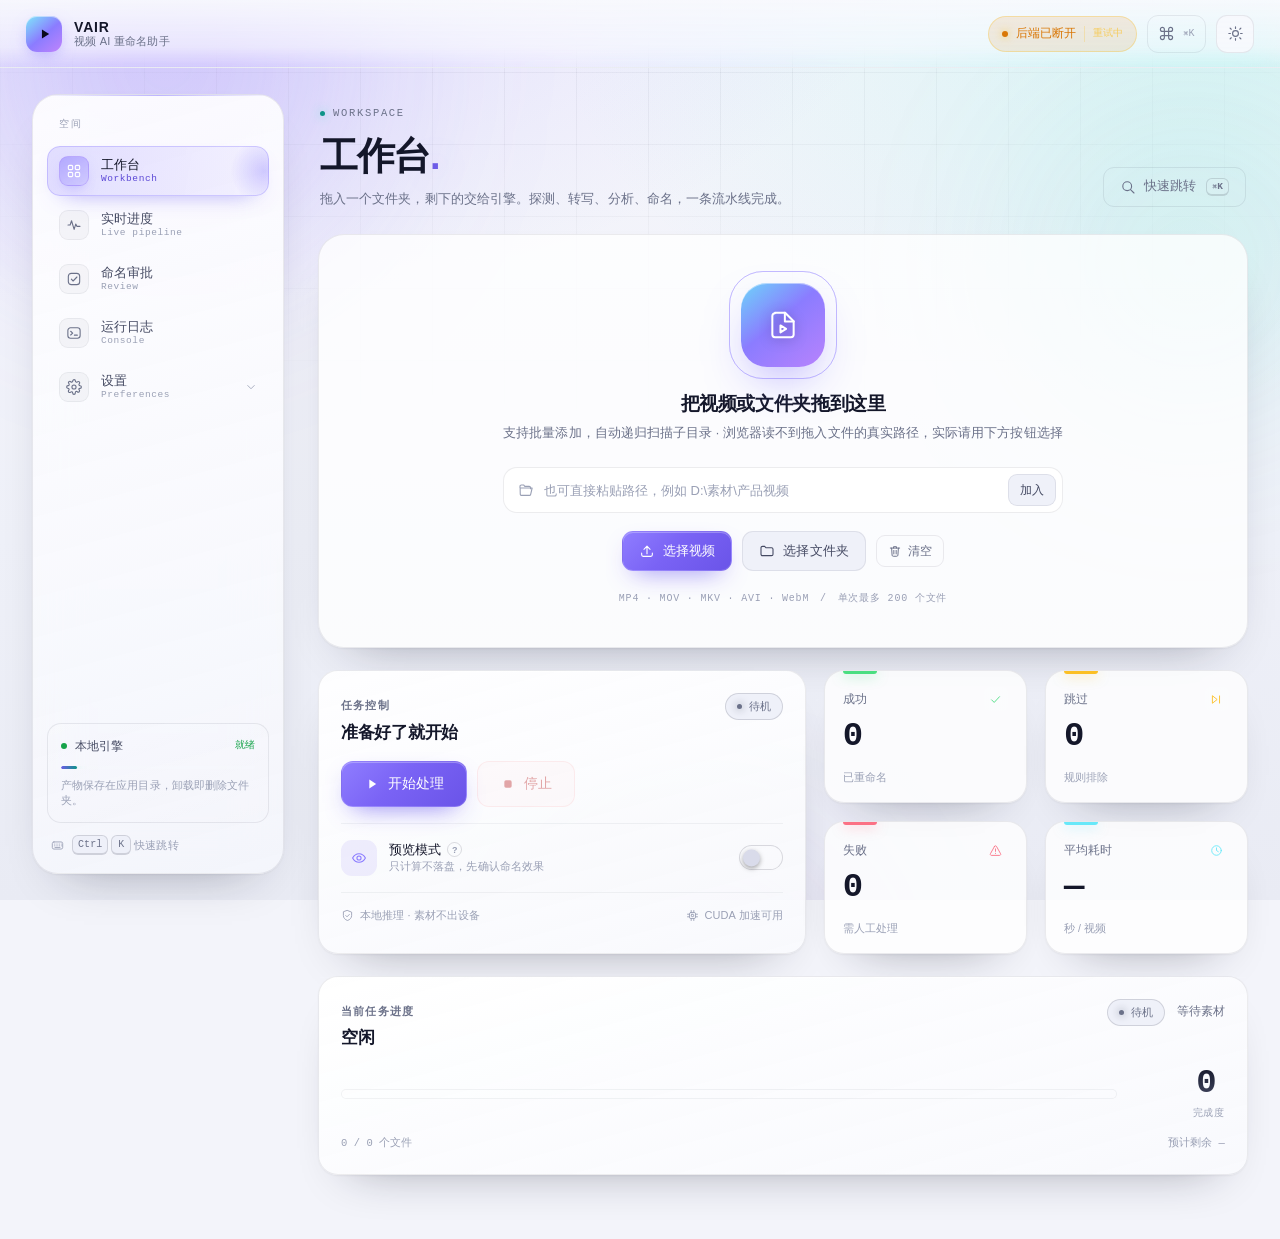
==== 前端/index.html @ 0c9241dc "feat: 前端接线真实后端 + AI 服务串行拉起/任务后回收 后端 - config: 新增 services.stop_after_task（默认开）、services.llama.cache_" ====
<!DOCTYPE html>
<html lang="zh-CN" data-theme="light">
<head>
  <meta charset="UTF-8">
  <meta name="viewport" content="width=device-width, initial-scale=1.0">
  <meta name="color-scheme" content="dark light">
  <meta name="theme-color" content="#f3f4fa">
  <meta name="description" content="VAIR · 视频 AI 重命名助手。拖入素材，自动完成探测、转写、分析与命名。">
  <title>VAIR · 视频 AI 重命名助手</title>
  <link rel="icon" href="data:image/svg+xml,%3Csvg xmlns='http://www.w3.org/2000/svg' viewBox='0 0 64 64'%3E%3Cdefs%3E%3ClinearGradient id='g' x1='0' y1='0' x2='1' y2='1'%3E%3Cstop stop-color='%237ee8fa'/%3E%3Cstop offset='.55' stop-color='%238b7cff'/%3E%3Cstop offset='1' stop-color='%23c084fc'/%3E%3C/linearGradient%3E%3C/defs%3E%3Crect width='64' height='64' rx='18' fill='url(%23g)'/%3E%3Cpath d='M25 20l18 12-18 12z' fill='%230a0a1a'/%3E%3C/svg%3E">
  <link rel="stylesheet" href="css/base.css">
  <link rel="stylesheet" href="css/layout.css">
  <link rel="stylesheet" href="css/components.css">
  <link rel="stylesheet" href="css/pages.css">
</head>
<body>
  <div class="aurora" aria-hidden="true">
    <span class="aurora__blob aurora__blob--violet"></span>
    <span class="aurora__blob aurora__blob--cyan"></span>
    <span class="aurora__blob aurora__blob--rose"></span>
  </div>
  <div class="grid-bg" aria-hidden="true"></div>
  <div class="noise" aria-hidden="true"></div>
  <div class="cursor-glow" id="cursorGlow" aria-hidden="true"></div>

  <a class="skip-link" href="#main">跳到主内容</a>

  <svg class="svg-sprite" aria-hidden="true" focusable="false">
    <symbol id="i-grid" viewBox="0 0 24 24"><rect x="3.5" y="3.5" width="6.5" height="6.5" rx="1.8"/><rect x="14" y="3.5" width="6.5" height="6.5" rx="1.8"/><rect x="3.5" y="14" width="6.5" height="6.5" rx="1.8"/><rect x="14" y="14" width="6.5" height="6.5" rx="1.8"/></symbol>
    <symbol id="i-activity" viewBox="0 0 24 24"><path d="M3 12h3.2l2.1-6.4 3.9 13 2.4-8 1.7 3.4H21"/></symbol>
    <symbol id="i-check-square" viewBox="0 0 24 24"><rect x="3.5" y="3.5" width="17" height="17" rx="4.5"/><path d="M8 12.3l2.7 2.7L16.4 9"/></symbol>
    <symbol id="i-terminal" viewBox="0 0 24 24"><rect x="2.8" y="4.2" width="18.4" height="15.6" rx="4"/><path d="M7 9.4l3 2.8-3 2.8M12.6 15.2h4.4"/></symbol>
    <symbol id="i-settings" viewBox="0 0 24 24"><circle cx="12" cy="12" r="3.1"/><path d="M19.4 14.4a1.7 1.7 0 0 0 .34 1.87l.06.06a2 2 0 1 1-2.83 2.83l-.06-.06a1.7 1.7 0 0 0-1.87-.34 1.7 1.7 0 0 0-1.03 1.56V21a2 2 0 1 1-4 0v-.1A1.7 1.7 0 0 0 8.9 19.3a1.7 1.7 0 0 0-1.87.34l-.06.06a2 2 0 1 1-2.83-2.83l.06-.06a1.7 1.7 0 0 0 .34-1.87 1.7 1.7 0 0 0-1.56-1.03H3a2 2 0 1 1 0-4h.1A1.7 1.7 0 0 0 4.7 8.9a1.7 1.7 0 0 0-.34-1.87l-.06-.06a2 2 0 1 1 2.83-2.83l.06.06a1.7 1.7 0 0 0 1.87.34H9.1A1.7 1.7 0 0 0 10.13 3V3a2 2 0 1 1 4 0v.1a1.7 1.7 0 0 0 1.03 1.56 1.7 1.7 0 0 0 1.87-.34l.06-.06a2 2 0 1 1 2.83 2.83l-.06.06a1.7 1.7 0 0 0-.34 1.87v.1A1.7 1.7 0 0 0 21 10.13h.1a2 2 0 1 1 0 4H21a1.7 1.7 0 0 0-1.6 1.03z"/></symbol>
    <symbol id="i-folder" viewBox="0 0 24 24"><path d="M3 7.2A2.2 2.2 0 0 1 5.2 5h3.3l1.8 2.1h8.5A2.2 2.2 0 0 1 21 9.3v7.5a2.2 2.2 0 0 1-2.2 2.2H5.2A2.2 2.2 0 0 1 3 16.8z"/></symbol>
    <symbol id="i-file-video" viewBox="0 0 24 24"><path d="M6 2.8h7.6L20 9.2v10a2 2 0 0 1-2 2H6a2 2 0 0 1-2-2v-14a2 2 0 0 1 2-2z"/><path d="M13.4 2.9v6.4H20"/><path d="M10.1 12.3l4.2 2.6-4.2 2.6z"/></symbol>
    <symbol id="i-upload" viewBox="0 0 24 24"><path d="M12 16V4.8M7.4 9.4L12 4.8l4.6 4.6"/><path d="M4 15.2v2.6A2.2 2.2 0 0 0 6.2 20h11.6a2.2 2.2 0 0 0 2.2-2.2v-2.6"/></symbol>
    <symbol id="i-play" viewBox="0 0 24 24"><path d="M8 5.3l10.2 6.7L8 18.7z" fill="currentColor" stroke="none"/></symbol>
    <symbol id="i-stop" viewBox="0 0 24 24"><rect x="6.5" y="6.5" width="11" height="11" rx="2.4" fill="currentColor" stroke="none"/></symbol>
    <symbol id="i-trash" viewBox="0 0 24 24"><path d="M4 7h16M9.5 7V4.6h5V7M6.2 7l.8 12.2a2 2 0 0 0 2 1.8h6a2 2 0 0 0 2-1.8L17.8 7M10 11v6M14 11v6"/></symbol>
    <symbol id="i-sparkles" viewBox="0 0 24 24"><path d="M12 3.2l1.7 4.7 4.7 1.7-4.7 1.7L12 16l-1.7-4.7L5.6 9.6l4.7-1.7z"/><path d="M18.6 15.4l.8 2.2 2.2.8-2.2.8-.8 2.2-.8-2.2-2.2-.8 2.2-.8z"/><path d="M5 15.6l.6 1.6 1.6.6-1.6.6L5 20l-.6-1.6L2.8 18l1.6-.6z"/></symbol>
    <symbol id="i-chevron-down" viewBox="0 0 24 24"><path d="M5.5 9L12 15.5 18.5 9"/></symbol>
    <symbol id="i-moon" viewBox="0 0 24 24"><path d="M20.4 14.2A8.6 8.6 0 0 1 9.8 3.6 8.8 8.8 0 1 0 20.4 14.2z"/></symbol>
    <symbol id="i-sun" viewBox="0 0 24 24"><circle cx="12" cy="12" r="4.1"/><path d="M12 2.6v2.2M12 19.2v2.2M4.4 4.4l1.6 1.6M18 18l1.6 1.6M2.6 12h2.2M19.2 12h2.2M4.4 19.6L6 18M18 6l1.6-1.6"/></symbol>
    <symbol id="i-search" viewBox="0 0 24 24"><circle cx="10.8" cy="10.8" r="6.6"/><path d="M15.8 15.8L21 21"/></symbol>
    <symbol id="i-x" viewBox="0 0 24 24"><path d="M6.2 6.2l11.6 11.6M17.8 6.2L6.2 17.8"/></symbol>
    <symbol id="i-check" viewBox="0 0 24 24"><path d="M4.8 12.6l4.8 4.8L19.4 6.8"/></symbol>
    <symbol id="i-skip" viewBox="0 0 24 24"><path d="M5 5.5l8.2 6.5L5 18.5zM17.6 5.4v13.2"/></symbol>
    <symbol id="i-arrow-right" viewBox="0 0 24 24"><path d="M4 12h15.2M13.4 6.2L19.2 12l-5.8 5.8"/></symbol>
    <symbol id="i-refresh" viewBox="0 0 24 24"><path d="M20 11.2A8.2 8.2 0 1 0 18.2 17"/><path d="M20.4 4.6v6.6h-6.6"/></symbol>
    <symbol id="i-download" viewBox="0 0 24 24"><path d="M12 3.8v11.4M7.4 10.8L12 15.4l4.6-4.6"/><path d="M4.2 18.4v.6a2 2 0 0 0 2 2h11.6a2 2 0 0 0 2-2v-.6"/></symbol>
    <symbol id="i-copy" viewBox="0 0 24 24"><rect x="8.4" y="8.4" width="11.6" height="11.6" rx="3"/><path d="M15.6 8.4V6.2A2.2 2.2 0 0 0 13.4 4H6.2A2.2 2.2 0 0 0 4 6.2v7.2a2.2 2.2 0 0 0 2.2 2.2h2.2"/></symbol>
    <symbol id="i-cpu" viewBox="0 0 24 24"><rect x="6.4" y="6.4" width="11.2" height="11.2" rx="2.6"/><rect x="9.8" y="9.8" width="4.4" height="4.4" rx="1"/><path d="M9.6 2.8v3.6M14.4 2.8v3.6M9.6 17.6v3.6M14.4 17.6v3.6M2.8 9.6h3.6M2.8 14.4h3.6M17.6 9.6h3.6M17.6 14.4h3.6"/></symbol>
    <symbol id="i-clock" viewBox="0 0 24 24"><circle cx="12" cy="12" r="8.8"/><path d="M12 7.2V12l3.4 2.2"/></symbol>
    <symbol id="i-zap" viewBox="0 0 24 24"><path d="M13.4 2.8L5.2 13.4h5.8l-.4 7.8 8.2-10.6h-5.8z"/></symbol>
    <symbol id="i-shield" viewBox="0 0 24 24"><path d="M12 2.8l7.6 3v6.4c0 4.4-3.2 7.6-7.6 9-4.4-1.4-7.6-4.6-7.6-9V5.8z"/><path d="M8.8 12.1l2.3 2.3 4.3-4.4"/></symbol>
    <symbol id="i-layers" viewBox="0 0 24 24"><path d="M12 3.2l8.6 4.6L12 12.4 3.4 7.8z"/><path d="M3.4 12.2L12 16.8l8.6-4.6M3.4 16.4L12 21l8.6-4.6"/></symbol>
    <symbol id="i-wand" viewBox="0 0 24 24"><path d="M4 20L16.4 7.6M14.2 5.4l4.4 4.4"/><path d="M18.6 3.2l.7 1.8 1.8.7-1.8.7-.7 1.8-.7-1.8-1.8-.7 1.8-.7zM6.4 3.4l.5 1.3 1.3.5-1.3.5-.5 1.3-.5-1.3-1.3-.5 1.3-.5zM20 15.4l.5 1.3 1.3.5-1.3.5-.5 1.3-.5-1.3-1.3-.5 1.3-.5z"/></symbol>
    <symbol id="i-info" viewBox="0 0 24 24"><circle cx="12" cy="12" r="9"/><path d="M12 11v5.4"/><circle cx="12" cy="7.8" r="1.05" fill="currentColor" stroke="none"/></symbol>
    <symbol id="i-alert" viewBox="0 0 24 24"><path d="M10.3 4.2L2.6 18a2 2 0 0 0 1.8 3h15.2a2 2 0 0 0 1.8-3L13.7 4.2a2 2 0 0 0-3.4 0z"/><path d="M12 9v4.6"/><circle cx="12" cy="17.1" r="1.05" fill="currentColor" stroke="none"/></symbol>
    <symbol id="i-eye" viewBox="0 0 24 24"><path d="M2.4 12S5.8 5.6 12 5.6 21.6 12 21.6 12 18.2 18.4 12 18.4 2.4 12 2.4 12z"/><circle cx="12" cy="12" r="3.1"/></symbol>
    <symbol id="i-eye-off" viewBox="0 0 24 24"><path d="M3 3l18 18"/><path d="M10.6 6a9.9 9.9 0 0 1 1.4-.1c6.2 0 9.6 6.1 9.6 6.1a17 17 0 0 1-2.7 3.6M6.4 6.6A16.8 16.8 0 0 0 2.4 12S5.8 18.1 12 18.1c1.4 0 2.7-.3 3.8-.8"/><path d="M9.9 9.9a3 3 0 0 0 4.2 4.2"/></symbol>
    <symbol id="i-undo" viewBox="0 0 24 24"><path d="M8.4 4.8L3.8 9.4l4.6 4.6"/><path d="M3.8 9.4h9.4a7 7 0 1 1 0 14h-2"/></symbol>
    <symbol id="i-keyboard" viewBox="0 0 24 24"><rect x="2.4" y="5.4" width="19.2" height="13.2" rx="3"/><path d="M6.2 9.4h.1M9.4 9.4h.1M12.6 9.4h.1M15.8 9.4h.1M19 9.4h.1M6.2 12.6h.1M9.4 12.6h.1M12.6 12.6h.1M15.8 12.6h.1M19 12.6h.1M7.4 15.6h9.2"/></symbol>
    <symbol id="i-command" viewBox="0 0 24 24"><path d="M9 6.2a2.8 2.8 0 1 0-2.8 2.8H9zM15 6.2a2.8 2.8 0 1 1 2.8 2.8H15zM9 17.8a2.8 2.8 0 1 1-2.8-2.8H9zM15 17.8a2.8 2.8 0 1 0 2.8-2.8H15z"/><rect x="9" y="9" width="6" height="6" rx="1.4"/></symbol>
    <symbol id="i-monitor" viewBox="0 0 24 24"><rect x="2.8" y="3.8" width="18.4" height="12.6" rx="2.6"/><path d="M8.4 20.4h7.2M12 16.4v4"/></symbol>
    <symbol id="i-plus" viewBox="0 0 24 24"><path d="M12 5v14M5 12h14"/></symbol>
    <symbol id="i-sliders" viewBox="0 0 24 24"><path d="M4 7h9M17 7h3M4 17h3M11 17h9"/><circle cx="15" cy="7" r="2.2"/><circle cx="9" cy="17" r="2.2"/></symbol>
    <symbol id="i-external" viewBox="0 0 24 24"><path d="M13.6 4H20v6.4M20 4l-8.6 8.6"/><path d="M18.4 14v4.2a2.2 2.2 0 0 1-2.2 2.2H5.8a2.2 2.2 0 0 1-2.2-2.2V7.8a2.2 2.2 0 0 1 2.2-2.2H10"/></symbol>
    <symbol id="i-folder-open" viewBox="0 0 24 24"><path d="M3 8.2V6.4a2 2 0 0 1 2-2h3.4l1.8 2.1h6.6a2 2 0 0 1 2 2v1.7"/><path d="M3.2 9h18l-2.2 9.4a2 2 0 0 1-2 1.6H5.4a2 2 0 0 1-2-1.6z"/></symbol>
    <symbol id="i-wave" viewBox="0 0 24 24"><path d="M3 12h2.2l1.6-4.6 2.6 9.2 2.2-6 1.6 3.4h2.4l1.6-4 1.4 2H21"/></symbol>
  </svg>

  <header class="topbar">
    <a class="brand" href="#workbench" data-nav="workbench" aria-label="VAIR 工作台">
      <span class="brand__mark">
        <svg viewBox="0 0 32 32" aria-hidden="true"><path d="M13 9.5l10.5 6.5L13 22.5z" fill="currentColor"/></svg>
      </span>
      <span class="brand__text">
        <strong>VAIR</strong>
        <span>视频 AI 重命名助手</span>
      </span>
    </a>

    <div class="topbar__right">
      <button class="connection" type="button" data-conn="connecting" data-connection
              aria-label="查看后端连接状态">
        <span class="connection__dot" aria-hidden="true"></span>
        <span data-conn-label>连接中…</span>
        <span class="connection__meta" data-conn-meta>—</span>
      </button>
      <button class="icon-btn icon-btn--ghost cmd-trigger" type="button" aria-label="打开快速跳转（Ctrl+K）" data-command-open>
        <svg class="icon"><use href="#i-command"/></svg>
        <span class="cmd-trigger__keys" aria-hidden="true">⌘K</span>
      </button>
      <button class="icon-btn theme-toggle" type="button" aria-label="切换浅色主题" aria-pressed="false">
        <svg class="icon icon-moon"><use href="#i-moon"/></svg>
        <svg class="icon icon-sun"><use href="#i-sun"/></svg>
      </button>
    </div>
  </header>

  <div class="shell">
    <aside class="sidebar" aria-label="主导航">
      <nav class="nav">
        <p class="nav__label">空间</p>
        <a class="nav__item" href="#workbench" data-nav="workbench">
          <span class="nav__icon"><svg class="icon"><use href="#i-grid"/></svg></span>
          <span class="nav__text"><strong>工作台</strong><small>Workbench</small></span>
          <span class="nav__glow" aria-hidden="true"></span>
        </a>
        <a class="nav__item" href="#realtime" data-nav="realtime">
          <span class="nav__icon"><svg class="icon"><use href="#i-activity"/></svg></span>
          <span class="nav__text"><strong>实时进度</strong><small>Live pipeline</small></span>
          <span class="nav__glow" aria-hidden="true"></span>
        </a>
        <a class="nav__item" href="#approvals" data-nav="approvals">
          <span class="nav__icon"><svg class="icon"><use href="#i-check-square"/></svg></span>
          <span class="nav__text"><strong>命名审批</strong><small>Review</small></span>
          <span class="nav__badge" data-approval-badge hidden>0</span>
          <span class="nav__glow" aria-hidden="true"></span>
        </a>
        <a class="nav__item" href="#logs" data-nav="logs">
          <span class="nav__icon"><svg class="icon"><use href="#i-terminal"/></svg></span>
          <span class="nav__text"><strong>运行日志</strong><small>Console</small></span>
          <span class="nav__glow" aria-hidden="true"></span>
        </a>
        <a class="nav__item nav__item--parent" href="#settings" data-nav="settings" aria-expanded="false" aria-controls="settingsSubnav">
          <span class="nav__icon"><svg class="icon"><use href="#i-settings"/></svg></span>
          <span class="nav__text"><strong>设置</strong><small>Preferences</small></span>
          <svg class="icon nav__caret"><use href="#i-chevron-down"/></svg>
          <span class="nav__glow" aria-hidden="true"></span>
        </a>

        <div class="subnav" id="settingsSubnav" data-subnav aria-label="设置分类">
          <button class="subnav__item" type="button" data-subnav="engine">
            <svg class="icon"><use href="#i-cpu"/></svg><span>引擎与输入</span>
          </button>
          <button class="subnav__item" type="button" data-subnav="naming">
            <svg class="icon"><use href="#i-wand"/></svg><span>命名与输出</span>
          </button>
          <button class="subnav__item" type="button" data-subnav="ai">
            <svg class="icon"><use href="#i-sparkles"/></svg><span>AI 与提示词</span>
          </button>
          <button class="subnav__item" type="button" data-subnav="system">
            <svg class="icon"><use href="#i-sliders"/></svg><span>系统与依赖</span>
          </button>
          <button class="subnav__item" type="button" data-subnav="glossary">
            <svg class="icon"><use href="#i-layers"/></svg><span>术语表</span>
          </button>
        </div>
      </nav>

      <div class="sidebar__foot">
        <div class="engine-mini">
          <div class="engine-mini__top">
            <span class="engine-mini__pulse" aria-hidden="true"></span>
            <span>本地引擎</span>
            <span class="engine-mini__value">就绪</span>
          </div>
          <div class="engine-mini__bar"><span data-engine-bar style="width:8%"></span></div>
          <p>产物保存在应用目录，卸载即删除文件夹。</p>
        </div>
        <div class="sidebar__hint">
          <svg class="icon"><use href="#i-keyboard"/></svg>
          <span><kbd>Ctrl</kbd><kbd>K</kbd> 快速跳转</span>
        </div>
      </div>
    </aside>

    <main class="main" id="main">
      <section class="view is-active" data-view="workbench" aria-labelledby="workbench-title">
        <div class="page-head">
          <div class="page-head__copy">
            <p class="eyebrow reveal" style="--i:0"><span class="eyebrow__dot"></span> Workspace</p>
            <h1 id="workbench-title" class="reveal" style="--i:1">工作台<span class="title-glow">.</span></h1>
            <p class="page-head__sub reveal" style="--i:2">拖入一个文件夹，剩下的交给引擎。探测、转写、分析、命名，一条流水线完成。</p>
          </div>
          <div class="page-head__actions reveal" style="--i:3">
            <button class="btn btn--ghost" type="button" data-command-open>
              <svg class="icon"><use href="#i-search"/></svg>快速跳转
              <kbd>⌘K</kbd>
            </button>
          </div>
        </div>

        <div class="dropzone glass reveal" id="dropzone" style="--i:4" data-dropzone>
          <div class="dropzone__glow" aria-hidden="true"></div>
          <div class="dropzone__inner">
            <div class="drop-orb">
              <div class="drop-orb__ring" aria-hidden="true"></div>
              <div class="drop-orb__ring drop-orb__ring--slow" aria-hidden="true"></div>
              <svg class="icon drop-orb__icon"><use href="#i-file-video"/></svg>
            </div>
            <h2 class="dropzone__title">把视频或文件夹拖到这里</h2>
            <p class="dropzone__desc">支持批量添加，自动递归扫描子目录 · 浏览器读不到拖入文件的真实路径，实际请用下方按钮选择</p>
            <form class="path-row" id="pathForm" autocomplete="off">
              <span class="path-row__icon"><svg class="icon"><use href="#i-folder-open"/></svg></span>
              <input class="path-row__input" id="pathInput" type="text" placeholder="也可直接粘贴路径，例如 D:\素材\产品视频" aria-label="素材路径">
              <button class="btn btn--soft btn--sm" type="submit">加入</button>
            </form>
            <div class="dropzone__actions">
              <button class="btn btn--primary" type="button" data-pick-files>
                <svg class="icon"><use href="#i-upload"/></svg>选择视频
              </button>
              <button class="btn btn--soft" type="button" data-pick-folder>
                <svg class="icon"><use href="#i-folder"/></svg>选择文件夹
              </button>
              <button class="btn btn--ghost btn--sm" type="button" data-clear-queue>
                <svg class="icon"><use href="#i-trash"/></svg>清空
              </button>
            </div>
            <p class="dropzone__formats">MP4 · MOV · MKV · AVI · WebM　/　单次最多 200 个文件</p>
          </div>
        </div>

        <div class="queue-strip reveal" style="--i:5" data-queue-strip hidden>
          <div class="queue-strip__head">
            <span class="section-label"><svg class="icon"><use href="#i-layers"/></svg>待处理队列</span>
            <span class="queue-strip__count" data-queue-count>0 个文件</span>
          </div>
          <div class="queue-list" data-queue-list></div>
        </div>

        <div class="workbench-grid">
          <section class="card control-card reveal" style="--i:6" aria-labelledby="control-title">
            <div class="card__head">
              <div>
                <p class="section-label">任务控制</p>
                <h2 id="control-title" class="card__title">准备好了就开始</h2>
              </div>
              <span class="status-pill" data-task-pill><i></i><span>待机</span></span>
            </div>
            <div class="control-card__actions">
              <button class="btn btn--primary btn--lg" type="button" data-start>
                <svg class="icon"><use href="#i-play"/></svg><span data-start-label>开始处理</span>
              </button>
              <button class="btn btn--danger btn--lg" type="button" data-stop disabled>
                <svg class="icon"><use href="#i-stop"/></svg>停止
              </button>
            </div>
            <div class="control-card__row">
              <div class="switch-row">
                <span class="switch-row__icon"><svg class="icon"><use href="#i-eye"/></svg></span>
                <div class="switch-row__text">
                  <strong>预览模式 <span class="hint-dot" title="只计算不落盘，用于确认命名效果">?</span></strong>
                  <small>只计算不落盘，先确认命名效果</small>
                </div>
                <button class="switch" type="button" role="switch" aria-checked="false" aria-label="预览模式" data-preview-toggle><span></span></button>
              </div>
            </div>
            <div class="control-card__foot">
              <span><svg class="icon"><use href="#i-shield"/></svg>本地推理 · 素材不出设备</span>
              <span><svg class="icon"><use href="#i-cpu"/></svg><span data-gpu-label>CUDA 加速可用</span></span>
            </div>
          </section>

          <section class="stats-grid" aria-label="任务统计">
            <article class="stat glass reveal" style="--i:7" data-stat="success">
              <span class="stat__accent"></span>
              <div class="stat__top"><span class="stat__label">成功</span><span class="stat__icon"><svg class="icon"><use href="#i-check"/></svg></span></div>
              <strong class="stat__value" data-stat-value>0</strong>
              <div class="stat__bar"><span></span></div>
              <p class="stat__foot">已重命名</p>
            </article>
            <article class="stat glass reveal" style="--i:8" data-stat="skipped">
              <span class="stat__accent"></span>
              <div class="stat__top"><span class="stat__label">跳过</span><span class="stat__icon"><svg class="icon"><use href="#i-skip"/></svg></span></div>
              <strong class="stat__value" data-stat-value>0</strong>
              <div class="stat__bar"><span></span></div>
              <p class="stat__foot">规则排除</p>
            </article>
            <article class="stat glass reveal" style="--i:9" data-stat="failed">
              <span class="stat__accent"></span>
              <div class="stat__top"><span class="stat__label">失败</span><span class="stat__icon"><svg class="icon"><use href="#i-alert"/></svg></span></div>
              <strong class="stat__value" data-stat-value>0</strong>
              <div class="stat__bar"><span></span></div>
              <p class="stat__foot">需人工处理</p>
            </article>
            <article class="stat glass reveal" style="--i:10" data-stat="avg">
              <span class="stat__accent"></span>
              <div class="stat__top"><span class="stat__label">平均耗时</span><span class="stat__icon"><svg class="icon"><use href="#i-clock"/></svg></span></div>
              <strong class="stat__value" data-stat-value>—</strong>
              <div class="stat__bar"><span></span></div>
              <p class="stat__foot">秒 / 视频</p>
            </article>
          </section>
        </div>

        <section class="card progress-card reveal" style="--i:11" aria-labelledby="progress-title">
          <div class="card__head">
            <div>
              <p class="section-label">当前任务进度</p>
              <h2 id="progress-title" class="card__title" data-progress-title>空闲</h2>
            </div>
            <div class="progress-card__meta">
              <span class="status-pill" data-progress-pill><i></i><span>待机</span></span>
              <span class="mono muted" data-progress-file>等待素材</span>
            </div>
          </div>
          <div class="progress-main">
            <div class="progress-track" role="progressbar" aria-valuemin="0" aria-valuemax="100" aria-valuenow="0" data-progress-track>
              <span class="progress-track__fill" data-progress-fill></span>
              <span class="progress-track__shimmer" data-progress-fill></span>
            </div>
            <div class="progress-readout">
              <strong data-progress-percent>0<span>%</span></strong>
              <small>完成度</small>
            </div>
          </div>
          <div class="progress-foot">
            <span data-progress-caption>0 / 0 个文件</span>
            <span data-progress-eta>预计剩余 —</span>
          </div>
        </section>
      </section>

      <section class="view" data-view="realtime" aria-labelledby="realtime-title" hidden>
        <div class="page-head">
          <div class="page-head__copy">
            <p class="eyebrow reveal" style="--i:0"><span class="eyebrow__dot"></span> Live pipeline</p>
            <h1 id="realtime-title" class="reveal" style="--i:1">实时进度<span class="title-glow">.</span></h1>
            <p class="page-head__sub reveal" style="--i:2">当前正在处理哪个文件，一眼看清。长时间无输出会在此高亮提示。</p>
          </div>
          <div class="page-head__actions reveal" style="--i:3">
            <button class="btn btn--ghost" type="button" data-nav="logs">
              <svg class="icon"><use href="#i-terminal"/></svg>查看日志
            </button>
          </div>
        </div>

        <section class="live-card glass reveal" style="--i:4">
          <div class="live-card__orb"><svg class="icon"><use href="#i-wave"/></svg></div>
          <div class="live-card__body">
            <div class="live-card__line">
              <h2 data-live-title>空闲中</h2>
              <span class="live-badge"><i></i>LIVE</span>
            </div>
            <p data-live-sub>等待任务开始 · 引擎与模型均已就绪</p>
            <div class="live-card__progress">
              <div class="mini-track"><span data-live-bar></span></div>
              <span class="mono" data-live-percent>0%</span>
            </div>
          </div>
          <div class="live-card__stats">
            <div><small>当前阶段</small><strong data-live-stage>—</strong></div>
            <div><small>已用时间</small><strong data-live-elapsed>00:00</strong></div>
          </div>
        </section>

        <section class="card pipeline-card reveal" style="--i:5" aria-labelledby="pipeline-title">
          <div class="card__head">
            <div>
              <p class="section-label">Pipeline</p>
              <h2 id="pipeline-title" class="card__title">五阶段流水线</h2>
            </div>
            <p class="card__note">②a 抽帧与 ②b 转写互不阻塞，字幕与视觉齐备后进入 ③ 合并</p>
          </div>
          <div class="pipeline" data-pipeline>
            <article class="stage" data-stage="0">
              <button class="stage__head" type="button" aria-expanded="false">
                <span class="stage__num">1</span>
                <span class="stage__title"><strong>探测</strong><small>Probe</small></span>
                <span class="stage__state"><i></i><span>待机</span></span>
                <svg class="icon stage__chevron"><use href="#i-chevron-down"/></svg>
              </button>
              <p class="stage__desc">ffprobe 读取时长、音轨、creation_time，建立素材指纹。</p>
              <div class="stage__detail">
                <dl><div><dt>时长</dt><dd data-stage-metric>—</dd></div><div><dt>编码</dt><dd>H.264 / AAC</dd></div></dl>
                <p class="stage__log" data-stage-log>等待素材进入流水线。</p>
              </div>
            </article>
            <div class="stage-branch">
              <article class="stage stage--small" data-stage="1">
                <button class="stage__head" type="button" aria-expanded="false">
                  <span class="stage__num">2a</span>
                  <span class="stage__title"><strong>抽帧</strong><small>Frames</small></span>
                  <span class="stage__state"><i></i><span>待机</span></span>
                  <svg class="icon stage__chevron"><use href="#i-chevron-down"/></svg>
                </button>
                <p class="stage__desc">ffmpeg 并发抽关键帧，生成视觉摘要。</p>
                <div class="stage__detail">
                  <dl><div><dt>帧数</dt><dd data-stage-metric>—</dd></div><div><dt>并发</dt><dd>4</dd></div></dl>
                  <p class="stage__log" data-stage-log>等待视觉分析。</p>
                </div>
              </article>
              <article class="stage stage--small" data-stage="2">
                <button class="stage__head" type="button" aria-expanded="false">
                  <span class="stage__num">2b</span>
                  <span class="stage__title"><strong>转写</strong><small>Whisper</small></span>
                  <span class="stage__state"><i></i><span>待机</span></span>
                  <svg class="icon stage__chevron"><use href="#i-chevron-down"/></svg>
                </button>
                <p class="stage__desc">Whisper 单路串行（占 GPU），输出带时间轴字幕。</p>
                <div class="stage__detail">
                  <dl><div><dt>语言</dt><dd data-stage-metric>—</dd></div><div><dt>设备</dt><dd>CUDA</dd></div></dl>
                  <p class="stage__log" data-stage-log>等待语音识别。</p>
                </div>
              </article>
            </div>
            <article class="stage" data-stage="3">
              <button class="stage__head" type="button" aria-expanded="false">
                <span class="stage__num">3</span>
                <span class="stage__title"><strong>合并</strong><small>Merge</small></span>
                <span class="stage__state"><i></i><span>待机</span></span>
                <svg class="icon stage__chevron"><use href="#i-chevron-down"/></svg>
              </button>
              <p class="stage__desc">视觉摘要与字幕对齐，合成结构化上下文。</p>
              <div class="stage__detail">
                <dl><div><dt>字幕</dt><dd data-stage-metric>—</dd></div><div><dt>上下文</dt><dd>2.4k tokens</dd></div></dl>
                <p class="stage__log" data-stage-log>等待上下文合并。</p>
              </div>
            </article>
            <article class="stage" data-stage="4">
              <button class="stage__head" type="button" aria-expanded="false">
                <span class="stage__num">4</span>
                <span class="stage__title"><strong>AI 分析</strong><small>Reasoning</small></span>
                <span class="stage__state"><i></i><span>待机</span></span>
                <svg class="icon stage__chevron"><use href="#i-chevron-down"/></svg>
              </button>
              <p class="stage__desc">多模态模型提炼主题、标题、简介与标签。</p>
              <div class="stage__detail">
                <dl><div><dt>模型</dt><dd data-stage-metric>—</dd></div><div><dt>置信度</dt><dd>—</dd></div></dl>
                <p class="stage__log" data-stage-log>等待模型返回。</p>
              </div>
            </article>
            <article class="stage" data-stage="5">
              <button class="stage__head" type="button" aria-expanded="false">
                <span class="stage__num">5</span>
                <span class="stage__title"><strong>落盘</strong><small>Commit</small></span>
                <span class="stage__state"><i></i><span>待机</span></span>
                <svg class="icon stage__chevron"><use href="#i-chevron-down"/></svg>
              </button>
              <p class="stage__desc">写入元数据、重命名文件，并按规则输出 NFO / SRT。</p>
              <div class="stage__detail">
                <dl><div><dt>输出</dt><dd data-stage-metric>—</dd></div><div><dt>冲突</dt><dd>自动加后缀</dd></div></dl>
                <p class="stage__log" data-stage-log>等待写入磁盘。</p>
              </div>
            </article>
          </div>
          <div class="pipeline__foot">
            <span><svg class="icon"><use href="#i-info"/></svg>点击任一阶段查看该阶段指标与最近日志</span>
            <button class="btn btn--ghost btn--sm" type="button" data-nav="logs">完整日志<svg class="icon"><use href="#i-arrow-right"/></svg></button>
          </div>
        </section>
      </section>

      <section class="view" data-view="approvals" aria-labelledby="approvals-title" hidden>
        <div class="page-head">
          <div class="page-head__copy">
            <p class="eyebrow reveal" style="--i:0"><span class="eyebrow__dot"></span> Human in the loop</p>
            <h1 id="approvals-title" class="reveal" style="--i:1">命名审批<span class="title-glow">.</span></h1>
            <p class="page-head__sub reveal" style="--i:2">AI 给出建议，你保留最终决定权。可直接编辑名称，或整批通过。</p>
          </div>
          <div class="page-head__actions reveal" style="--i:3">
            <button class="btn btn--soft" type="button" data-approve-all>
              <svg class="icon"><use href="#i-check"/></svg>全部通过
            </button>
            <button class="btn btn--ghost" type="button" data-skip-all>
              <svg class="icon"><use href="#i-skip"/></svg>全部忽略
            </button>
          </div>
        </div>

        <div class="approval-summary reveal" style="--i:4">
          <div class="approval-summary__item">
            <span class="dot dot--amber"></span><small>待审批</small><strong data-approval-pending>0</strong>
          </div>
          <div class="approval-summary__item">
            <span class="dot dot--green"></span><small>已通过</small><strong data-approval-approved>0</strong>
          </div>
          <div class="approval-summary__item">
            <span class="dot dot--slate"></span><small>已忽略</small><strong data-approval-skipped>0</strong>
          </div>
          <div class="approval-summary__spacer"></div>
          <button class="btn btn--ghost btn--sm" type="button" data-approval-undo hidden>
            <svg class="icon"><use href="#i-undo"/></svg>撤销忽略
          </button>
        </div>

        <section class="card approval-card reveal" style="--i:5">
          <div class="approval-card__head">
            <span class="section-label">待处理建议</span>
            <span class="muted mono" data-approval-caption>0 条建议</span>
          </div>
          <div class="approval-list" data-approval-list></div>
          <div class="approval-empty" data-approval-empty hidden>
            <div class="empty-orb"><svg class="icon"><use href="#i-check"/></svg></div>
            <h3>全部处理完了</h3>
            <p>命名建议已应用。可以回到工作台继续添加素材，或在日志里查看完整记录。</p>
            <button class="btn btn--primary" type="button" data-nav="workbench">
              回到工作台<svg class="icon"><use href="#i-arrow-right"/></svg>
            </button>
          </div>
        </section>
      </section>

      <section class="view" data-view="logs" aria-labelledby="logs-title" hidden>
        <div class="page-head">
          <div class="page-head__copy">
            <p class="eyebrow reveal" style="--i:0"><span class="eyebrow__dot"></span> Console</p>
            <h1 id="logs-title" class="reveal" style="--i:1">运行日志<span class="title-glow">.</span></h1>
            <p class="page-head__sub reveal" style="--i:2">每个功能、模型、处理过程的完整记录；单文件推理耗时见下方时间线。</p>
          </div>
          <div class="page-head__actions reveal" style="--i:3">
            <button class="btn btn--ghost" type="button" data-export-logs>
              <svg class="icon"><use href="#i-download"/></svg>导出
            </button>
          </div>
        </div>

        <section class="card log-card reveal" style="--i:4">
          <div class="log-toolbar">
            <div class="segmented" role="tablist" aria-label="日志级别">
              <span class="segmented__thumb" aria-hidden="true"></span>
              <button type="button" class="segmented__item is-active" data-level="all" role="tab" aria-selected="true">ALL</button>
              <button type="button" class="segmented__item" data-level="debug" role="tab" aria-selected="false">DEBUG</button>
              <button type="button" class="segmented__item" data-level="info" role="tab" aria-selected="false">INFO</button>
              <button type="button" class="segmented__item" data-level="warn" role="tab" aria-selected="false">WARN</button>
              <button type="button" class="segmented__item" data-level="error" role="tab" aria-selected="false">ERROR</button>
            </div>
            <label class="search-field">
              <svg class="icon"><use href="#i-search"/></svg>
              <input type="search" placeholder="搜索日志关键字 / 文件名" aria-label="搜索日志" data-log-search>
              <button type="button" class="search-field__clear" aria-label="清除搜索" data-log-search-clear hidden><svg class="icon"><use href="#i-x"/></svg></button>
            </label>
            <label class="checkline">
              <input type="checkbox" checked data-autoscroll>
              <span class="checkline__box"><svg class="icon"><use href="#i-check"/></svg></span>
              自动滚动
            </label>
            <button class="btn btn--ghost btn--sm" type="button" data-clear-logs>清空</button>
          </div>
          <div class="console" data-console tabindex="0" aria-label="日志输出">
            <div class="console__empty" data-console-empty>
              <span class="console__prompt">vair ~</span>
              <p>暂无日志。开始处理任务后，这里会实时输出。</p>
            </div>
            <div class="console__lines" data-console-lines></div>
          </div>
          <div class="log-card__foot">
            <span class="mono" data-log-count>0 条记录</span>
            <span class="mono muted" data-log-buffer>缓冲区 400 条</span>
          </div>
        </section>

        <section class="card timeline-card reveal" style="--i:5">
          <div class="card__head">
            <div>
              <p class="section-label">Timeline</p>
              <h2 class="card__title">单文件推理时间线</h2>
            </div>
            <p class="card__note">模型名 · 帧数 · 字幕字数 · 端到端耗时</p>
          </div>
          <div class="timeline-list" data-timeline>
            <div class="timeline-empty" data-timeline-empty>暂无单文件推理记录</div>
          </div>
        </section>
      </section>

      <section class="view" data-view="settings" aria-labelledby="settings-title" hidden>
        <div class="page-head">
          <div class="page-head__copy">
            <p class="eyebrow reveal" style="--i:0"><span class="eyebrow__dot"></span> Preferences</p>
            <h1 id="settings-title" class="reveal" style="--i:1">设置<span class="title-glow">.</span></h1>
            <p class="page-head__sub reveal" style="--i:2">配置一次即可长期使用。所有修改都保存在本地 <span class="mono">config.json</span>。</p>
          </div>
          <div class="page-head__actions reveal" style="--i:3">
            <button class="btn btn--ghost" type="button" data-open-config>
              <svg class="icon"><use href="#i-external"/></svg>打开配置文件
            </button>
          </div>
        </div>

        <div class="settings-layout">
          <nav class="settings-nav glass reveal" style="--i:4" aria-label="设置分类">
            <button class="settings-nav__item is-active" type="button" data-settings-tab="engine">
              <svg class="icon"><use href="#i-cpu"/></svg><span>引擎与输入</span>
            </button>
            <button class="settings-nav__item" type="button" data-settings-tab="naming">
              <svg class="icon"><use href="#i-wand"/></svg><span>命名与输出</span>
            </button>
            <button class="settings-nav__item" type="button" data-settings-tab="ai">
              <svg class="icon"><use href="#i-sparkles"/></svg><span>AI 与提示词</span>
            </button>
            <button class="settings-nav__item" type="button" data-settings-tab="system">
              <svg class="icon"><use href="#i-sliders"/></svg><span>系统与依赖</span>
            </button>
            <button class="settings-nav__item" type="button" data-settings-tab="glossary">
              <svg class="icon"><use href="#i-layers"/></svg><span>术语表</span>
            </button>
            <div class="settings-nav__foot">
              <span class="dot dot--green"></span>
              <span>配置已同步</span>
            </div>
          </nav>

          <div class="settings-panels">
            <div class="settings-head reveal" style="--i:5">
              <div class="settings-head__icon"><svg class="icon" data-settings-icon><use href="#i-cpu"/></svg></div>
              <div class="settings-head__copy">
                <h2 data-settings-title>引擎与输入</h2>
                <p data-settings-desc>管理素材目录、转写与硬件加速。</p>
              </div>
              <span class="settings-head__hint"><kbd>Ctrl</kbd><kbd>S</kbd> 保存</span>
            </div>

            <section class="settings-panel is-active reveal" style="--i:5" data-settings-panel="engine">
              <div class="card settings-card">
                <div class="settings-card__head">
                  <div class="settings-card__icon"><svg class="icon"><use href="#i-folder"/></svg></div>
                  <div><h2>输入</h2><p>决定添加文件夹时扫描到第几层。</p></div>
                </div>
                <div class="setting-row">
                  <div class="setting-row__label"><strong>递归扫描子文件夹</strong><small>关闭后只处理所选目录第一层的视频</small></div>
                  <div class="setting-row__control">
                    <button class="switch" type="button" role="switch" aria-checked="true" aria-label="递归扫描子文件夹" data-cfg="input.recursive" data-cfg-type="bool"><span></span></button>
                  </div>
                </div>
              </div>

              <div class="card settings-card">
                <div class="settings-card__head">
                  <div class="settings-card__icon"><svg class="icon"><use href="#i-wave"/></svg></div>
                  <div><h2>语音转写</h2><p>本地 faster-whisper 与远程接口的取舍。</p></div>
                  <span class="settings-card__tag" data-whisper-tag>未检测</span>
                </div>
                <div class="setting-row">
                  <div class="setting-row__label"><strong>启用语音转写</strong><small>关闭后只靠画面与元数据命名，速度更快</small></div>
                  <div class="setting-row__control">
                    <button class="switch" type="button" role="switch" aria-checked="true" aria-label="启用语音转写" data-cfg="whisper.enable" data-cfg-type="bool"><span></span></button>
                  </div>
                </div>
                <div class="setting-row">
                  <div class="setting-row__label"><strong>转写方式</strong><small>auto 会先试远程接口，不可用再落到本地模型</small></div>
                  <div class="setting-row__control">
                    <select class="select" aria-label="转写方式" data-cfg="whisper.backend">
                      <option value="auto">自动（远程优先，回退本地）</option>
                      <option value="api">只用远程接口</option>
                      <option value="local">只用本地模型</option>
                    </select>
                  </div>
                </div>
                <div class="setting-row">
                  <div class="setting-row__label"><strong>优先使用远程接口</strong><small>远程通常比本地快，且不占显存</small></div>
                  <div class="setting-row__control">
                    <button class="switch" type="button" role="switch" aria-checked="true" aria-label="优先使用远程接口" data-cfg="whisper.prefer_api" data-cfg-type="bool"><span></span></button>
                  </div>
                </div>
                <div class="setting-row">
                  <div class="setting-row__label"><strong>本地模型缺失时自动下载</strong><small>会从镜像站拉取，几百 MB 到 1.5 GB</small></div>
                  <div class="setting-row__control">
                    <button class="switch" type="button" role="switch" aria-checked="false" aria-label="本地模型缺失时自动下载" data-cfg="whisper.allow_download" data-cfg-type="bool"><span></span></button>
                  </div>
                </div>
                <div class="setting-row">
                  <div class="setting-row__label"><strong>本地模型</strong><small>faster-whisper 的模型名或本地目录</small></div>
                  <div class="setting-row__control setting-row__control--wide">
                    <input class="input mono" type="text" aria-label="本地转写模型" data-cfg="whisper.model" placeholder="large-v3-turbo">
                  </div>
                </div>
                <div class="setting-row">
                  <div class="setting-row__label"><strong>计算设备</strong><small>auto 会优先用 CUDA，显卡不可用时回落 CPU</small></div>
                  <div class="setting-row__control">
                    <select class="select" aria-label="计算设备" data-cfg="whisper.device">
                      <option value="auto">自动</option>
                      <option value="cuda">CUDA（显卡）</option>
                      <option value="cpu">CPU</option>
                    </select>
                  </div>
                </div>
                <div class="setting-row">
                  <div class="setting-row__label"><strong>计算精度</strong><small>显存不够时降到 int8，精度换空间</small></div>
                  <div class="setting-row__control">
                    <select class="select" aria-label="计算精度" data-cfg="whisper.compute_type">
                      <option value="int8_float16">int8_float16（推荐）</option>
                      <option value="float16">float16</option>
                      <option value="int8">int8</option>
                      <option value="int8_float32">int8_float32</option>
                      <option value="float32">float32</option>
                    </select>
                  </div>
                </div>
                <div class="setting-row">
                  <div class="setting-row__label"><strong>并行转写数</strong><small>本地模型会串行占用显卡，这里主要影响远程接口</small></div>
                  <div class="setting-row__control setting-row__control--slider">
                    <input class="range" type="range" min="1" max="16" step="1" aria-label="并行转写数" data-cfg="whisper.workers" data-cfg-type="number"><output class="mono">4</output>
                  </div>
                </div>
                <div class="setting-row">
                  <div class="setting-row__label"><strong>VAD 过滤</strong><small>跳过静音片段，减少无效转写与幻觉</small></div>
                  <div class="setting-row__control">
                    <button class="switch" type="button" role="switch" aria-checked="true" aria-label="VAD 过滤" data-cfg="whisper.vad_filter" data-cfg-type="bool"><span></span></button>
                  </div>
                </div>
                <div class="setting-row">
                  <div class="setting-row__label"><strong>转写语言</strong><small>指定语言比自动识别更准，也更快</small></div>
                  <div class="setting-row__control">
                    <select class="select" aria-label="转写语言" data-cfg="whisper.language">
                      <option value="zh">中文</option>
                      <option value="auto">自动识别</option>
                      <option value="en">English</option>
                      <option value="yue">粤语</option>
                      <option value="ja">日本語</option>
                      <option value="ko">한국어</option>
                    </select>
                  </div>
                </div>
                <div class="setting-row">
                  <div class="setting-row__label"><strong>本地转写使用显卡</strong><small>关闭后即使有显卡也走 CPU（很慢）</small></div>
                  <div class="setting-row__control">
                    <button class="switch" type="button" role="switch" aria-checked="true" aria-label="本地转写使用显卡" data-cfg="whisper.use_gpu" data-cfg-type="bool"><span></span></button>
                  </div>
                </div>
                <div class="test-out" data-whisper-test-out hidden></div>
                <div class="setting-row">
                  <div class="setting-row__label"><strong>转写链路自检</strong><small>「真实转写测试」会合成一句话跑完整链路，冷启动可能要几十秒</small></div>
                  <div class="setting-row__control">
                    <button class="btn btn--ghost btn--sm" type="button" data-action="whisper-probe">探测服务</button>
                    <button class="btn btn--soft btn--sm" type="button" data-action="whisper-test">真实转写测试</button>
                  </div>
                </div>
              </div>

              <div class="card settings-card">
                <div class="settings-card__head">
                  <div class="settings-card__icon"><svg class="icon"><use href="#i-sparkles"/></svg></div>
                  <div><h2>远程转写接口</h2><p>默认指向本项目内置的 Qwen3-ASR 服务，换别的服务也能接。</p></div>
                </div>
                <div class="setting-row">
                  <div class="setting-row__label"><strong>协议</strong><small>Qwen3-ASR 走 gradio；OpenAI 兼容服务走 openai</small></div>
                  <div class="setting-row__control">
                    <select class="select" aria-label="转写接口协议" data-cfg="whisper.api.protocol">
                      <option value="gradio">Gradio</option>
                      <option value="openai">OpenAI 兼容</option>
                    </select>
                  </div>
                </div>
                <div class="setting-row">
                  <div class="setting-row__label"><strong>接口地址</strong><small>不带路径，只到主机与端口</small></div>
                  <div class="setting-row__control setting-row__control--wide">
                    <input class="input mono" type="text" aria-label="转写接口地址" data-cfg="whisper.api.base_url" placeholder="http://127.0.0.1:7867">
                  </div>
                </div>
                <div class="setting-row">
                  <div class="setting-row__label"><strong>接口密钥</strong><small>仅保存在本机 config.json</small></div>
                  <div class="setting-row__control setting-row__control--wide">
                    <div class="input-with-action">
                      <input class="input mono" type="password" aria-label="转写接口密钥" data-cfg="whisper.api.api_key" data-secret autocomplete="off">
                      <button class="btn btn--ghost btn--icon" type="button" aria-label="显示密钥" data-toggle-secret><svg class="icon"><use href="#i-eye"/></svg></button>
                    </div>
                  </div>
                </div>
                <div class="setting-row">
                  <div class="setting-row__label"><strong>模型名</strong><small>仅 OpenAI 兼容协议需要填</small></div>
                  <div class="setting-row__control setting-row__control--wide">
                    <input class="input mono" type="text" aria-label="转写模型名" data-cfg="whisper.api.model" placeholder="whisper-1">
                  </div>
                </div>
                <div class="setting-row">
                  <div class="setting-row__label"><strong>请求超时</strong><small>长视频转写要留足时间，单位秒</small></div>
                  <div class="setting-row__control">
                    <input class="input mono" type="number" min="10" max="3600" step="10" aria-label="转写请求超时" data-cfg="whisper.api.timeout" data-cfg-type="number">
                  </div>
                </div>
                <div class="setting-row">
                  <div class="setting-row__label"><strong>转写提示词</strong><small>喂给模型的领域词汇，能显著减少同音错字</small></div>
                  <div class="setting-row__control setting-row__control--wide">
                    <input class="input mono" type="text" aria-label="转写提示词" data-cfg="whisper.api.prompt" placeholder="例如：口播、空镜、B-roll">
                  </div>
                </div>
                <div class="setting-row">
                  <div class="setting-row__label"><strong>输出热词</strong><small>逗号分隔，强制模型优先识别这些词</small></div>
                  <div class="setting-row__control setting-row__control--wide">
                    <input class="input mono" type="text" aria-label="输出热词" data-cfg="whisper.api.hotwords" placeholder="产品名、人名、专有名词">
                  </div>
                </div>
                <div class="setting-row">
                  <div class="setting-row__label"><strong>说话人分离</strong><small>区分不同说话人，需要服务端支持</small></div>
                  <div class="setting-row__control">
                    <button class="switch" type="button" role="switch" aria-checked="false" aria-label="说话人分离" data-cfg="whisper.api.diarize" data-cfg-type="bool"><span></span></button>
                  </div>
                </div>
                <div class="setting-row">
                  <div class="setting-row__label"><strong>单句最大字数</strong><small>超过就切句，字幕更好读</small></div>
                  <div class="setting-row__control setting-row__control--slider">
                    <input class="range" type="range" min="8" max="80" step="1" aria-label="单句最大字数" data-cfg="whisper.api.max_chars" data-cfg-type="number" data-suffix=" 字"><output class="mono">20 字</output>
                  </div>
                </div>
                <div class="setting-row">
                  <div class="setting-row__label"><strong>自动断句与标点</strong><small>关闭后 SRT 会是一整段没有标点的文本</small></div>
                  <div class="setting-row__control">
                    <button class="switch" type="button" role="switch" aria-checked="true" aria-label="自动断句与标点" data-cfg="whisper.api.punc" data-cfg-type="bool"><span></span></button>
                  </div>
                </div>
              </div>

              <div class="card settings-card">
                <div class="settings-card__head">
                  <div class="settings-card__icon"><svg class="icon"><use href="#i-cpu"/></svg></div>
                  <div><h2>抽帧</h2><p>交给视觉模型的画面数量与清晰度，直接决定显存占用。</p></div>
                </div>
                <div class="setting-row">
                  <div class="setting-row__label"><strong>每个视频最多抽几帧</strong><small>帧数越多看得越全，但显存与耗时线性上升</small></div>
                  <div class="setting-row__control setting-row__control--slider">
                    <input class="range" type="range" min="1" max="30" step="1" aria-label="最多抽帧数" data-cfg="frames.max_keyframes" data-cfg-type="number" data-suffix=" 帧"><output class="mono">10 帧</output>
                  </div>
                </div>
                <div class="setting-row">
                  <div class="setting-row__label"><strong>缩放过后的最长边</strong><small>越大越清晰，显存也越吃紧</small></div>
                  <div class="setting-row__control setting-row__control--slider">
                    <input class="range" type="range" min="256" max="1536" step="32" aria-label="缩放过后的最长边" data-cfg="frames.max_side" data-cfg-type="number" data-suffix=" px"><output class="mono">640 px</output>
                  </div>
                </div>
                <div class="setting-row">
                  <div class="setting-row__label"><strong>抽帧并发数</strong><small>同时跑几个 ffmpeg，机械硬盘上别开太大</small></div>
                  <div class="setting-row__control setting-row__control--slider">
                    <input class="range" type="range" min="1" max="16" step="1" aria-label="抽帧并发数" data-cfg="frames.workers" data-cfg-type="number" data-suffix=" 路"><output class="mono">8 路</output>
                  </div>
                </div>
                <div class="setting-row">
                  <div class="setting-row__label"><strong>硬件解码</strong><small>抽帧时用显卡解码，CPU 占用更低</small></div>
                  <div class="setting-row__control">
                    <select class="select" aria-label="硬件解码" data-cfg="frames.hwaccel">
                      <option value="none">不使用</option>
                      <option value="cuda">CUDA</option>
                      <option value="d3d11va">D3D11VA</option>
                      <option value="dxva2">DXVA2</option>
                    </select>
                  </div>
                </div>
              </div>
            </section>

            <section class="settings-panel reveal" style="--i:5" data-settings-panel="naming" hidden>
              <div class="card settings-card">
                <div class="settings-card__head">
                  <div class="settings-card__icon"><svg class="icon"><use href="#i-wand"/></svg></div>
                  <div><h2>命名</h2><p>决定输出文件名的结构，改完下面会立刻给出预览。</p></div>
                  <span class="settings-card__tag" data-naming-tag>预览</span>
                </div>
                <div class="name-preview">
                  <svg class="icon"><use href="#i-file-video"/></svg>
                  <span data-naming-preview>—</span>
                </div>
                <div class="setting-row">
                  <div class="setting-row__label"><strong>命名模板</strong><small>可用变量：{date} · {title} · {original} · {marker}</small></div>
                  <div class="setting-row__control setting-row__control--wide">
                    <input class="input mono" type="text" aria-label="命名模板" data-cfg="naming.template" data-naming-preview-source placeholder="{date}_{title}">
                  </div>
                </div>
                <div class="setting-row">
                  <div class="setting-row__label"><strong>日期格式</strong><small>按 strftime 写法，例如 %Y%m%d_%H%M</small></div>
                  <div class="setting-row__control setting-row__control--wide">
                    <input class="input mono" type="text" aria-label="日期格式" data-cfg="naming.date_format" data-naming-preview-source placeholder="%Y%m%d_%H%M">
                  </div>
                </div>
                <div class="setting-row">
                  <div class="setting-row__label"><strong>带时间前缀</strong><small>关闭后模板里的 {date} 会被忽略</small></div>
                  <div class="setting-row__control">
                    <button class="switch" type="button" role="switch" aria-checked="true" aria-label="带时间前缀" data-cfg="naming.include_date" data-cfg-type="bool" data-naming-preview-source><span></span></button>
                  </div>
                </div>
                <div class="setting-row">
                  <div class="setting-row__label"><strong>保留原始文件名</strong><small>把原文件名追加到新名字末尾，便于回溯</small></div>
                  <div class="setting-row__control">
                    <button class="switch" type="button" role="switch" aria-checked="false" aria-label="保留原始文件名" data-cfg="naming.include_original" data-cfg-type="bool" data-naming-preview-source><span></span></button>
                  </div>
                </div>
                <div class="setting-row">
                  <div class="setting-row__label"><strong>处理标记</strong><small>写进文件名的标记，也是「跳过已处理」的判据</small></div>
                  <div class="setting-row__control setting-row__control--wide">
                    <input class="input mono" type="text" aria-label="处理标记" data-cfg="naming.marker" data-naming-preview-source placeholder="AI_RENAMED">
                  </div>
                </div>
                <div class="setting-row">
                  <div class="setting-row__label"><strong>文件名带处理标记</strong><small>一眼看出这个文件是工具整理过的</small></div>
                  <div class="setting-row__control">
                    <button class="switch" type="button" role="switch" aria-checked="true" aria-label="文件名带处理标记" data-cfg="naming.enable_marker" data-cfg-type="bool" data-naming-preview-source><span></span></button>
                  </div>
                </div>
                <div class="setting-row">
                  <div class="setting-row__label"><strong>跳过已处理的文件</strong><small>文件名含标记、或视频内部已写水印，都会直接跳过</small></div>
                  <div class="setting-row__control">
                    <button class="switch" type="button" role="switch" aria-checked="true" aria-label="跳过已处理的文件" data-cfg="naming.enable_skip" data-cfg-type="bool"><span></span></button>
                  </div>
                </div>
              </div>

              <div class="card settings-card">
                <div class="settings-card__head">
                  <div class="settings-card__icon"><svg class="icon"><use href="#i-layers"/></svg></div>
                  <div><h2>输出</h2><p>选择随视频一起生成的附属文件。</p></div>
                  <span class="settings-card__tag" data-output-tag>写入磁盘</span>
                </div>
                <div class="setting-row">
                  <div class="setting-row__label"><strong>写入视频元数据</strong><small>标题、简介、标签写进视频内部（ExifTool），资源管理器属性面板可见</small></div>
                  <div class="setting-row__control">
                    <button class="switch" type="button" role="switch" aria-checked="true" aria-label="写入视频元数据" data-cfg="output.metadata" data-cfg-type="bool"><span></span></button>
                  </div>
                </div>
                <div class="setting-row">
                  <div class="setting-row__label"><strong>生成 NFO</strong><small>供 Emby / Jellyfin / Kodi 读取</small></div>
                  <div class="setting-row__control">
                    <button class="switch" type="button" role="switch" aria-checked="true" aria-label="生成 NFO" data-cfg="output.nfo" data-cfg-type="bool"><span></span></button>
                  </div>
                </div>
                <div class="setting-row">
                  <div class="setting-row__label"><strong>生成 SRT 字幕</strong><small>保留转写的原始时间轴</small></div>
                  <div class="setting-row__control">
                    <button class="switch" type="button" role="switch" aria-checked="true" aria-label="生成 SRT 字幕" data-cfg="output.srt" data-cfg-type="bool"><span></span></button>
                  </div>
                </div>
                <div class="setting-row">
                  <div class="setting-row__label"><strong>分片 MP4 自动重封装</strong><small>手机录制的分片文件很多播放器认不出，处理前先无损重封装一次</small></div>
                  <div class="setting-row__control">
                    <button class="switch" type="button" role="switch" aria-checked="true" aria-label="分片 MP4 自动重封装" data-cfg="output.remux_fragmented" data-cfg-type="bool"><span></span></button>
                  </div>
                </div>
                <div class="setting-row">
                  <div class="setting-row__label"><strong>失败文件移入 _failed</strong><small>便于集中排查，不想动原文件就关掉</small></div>
                  <div class="setting-row__control">
                    <button class="switch" type="button" role="switch" aria-checked="true" aria-label="失败文件移入 _failed" data-cfg="output.move_failed" data-cfg-type="bool"><span></span></button>
                  </div>
                </div>
                <div class="setting-row">
                  <div class="setting-row__label"><strong>预览模式（不落盘）</strong><small>只演算命名结果并推送到「命名审批」，改名与写元数据都跳过</small></div>
                  <div class="setting-row__control">
                    <button class="switch" type="button" role="switch" aria-checked="false" aria-label="预览模式" data-cfg="output.dry_run" data-cfg-type="bool"><span></span></button>
                  </div>
                </div>
              </div>
            </section>

            <section class="settings-panel reveal" style="--i:5" data-settings-panel="ai" hidden>
              <div class="card settings-card">
                <div class="settings-card__head">
                  <div class="settings-card__icon"><svg class="icon"><use href="#i-sparkles"/></svg></div>
                  <div><h2>视觉模型接口</h2><p>默认指向本项目内置的 llama.cpp 服务，也可换成任何 OpenAI 兼容服务。</p></div>
                  <span class="settings-card__tag settings-card__tag--cyan" data-ai-tag>未检测</span>
                </div>
                <div class="setting-row">
                  <div class="setting-row__label"><strong>协议</strong><small>目前只实现了 OpenAI 兼容协议</small></div>
                  <div class="setting-row__control">
                    <select class="select" aria-label="AI 协议" data-cfg="ai.provider">
                      <option value="openai">OpenAI 兼容</option>
                      <option value="gemini">Gemini（暂未实现）</option>
                    </select>
                  </div>
                </div>
                <div class="setting-row">
                  <div class="setting-row__label"><strong>Base URL</strong><small>要带 /v1，例如 http://127.0.0.1:8084/v1</small></div>
                  <div class="setting-row__control setting-row__control--wide">
                    <input class="input mono" type="text" aria-label="AI 服务地址" data-cfg="ai.base_url" placeholder="http://127.0.0.1:8084/v1">
                  </div>
                </div>
                <div class="setting-row">
                  <div class="setting-row__label"><strong>API Key</strong><small>本地服务通常留空；仅保存在本机 config.json</small></div>
                  <div class="setting-row__control setting-row__control--wide">
                    <div class="input-with-action">
                      <input class="input mono" type="password" aria-label="AI 服务密钥" data-cfg="ai.api_key" data-secret autocomplete="off">
                      <button class="btn btn--ghost btn--icon" type="button" aria-label="显示密钥" data-toggle-secret><svg class="icon"><use href="#i-eye"/></svg></button>
                    </div>
                  </div>
                </div>
                <div class="setting-row">
                  <div class="setting-row__label"><strong>模型名</strong><small>点「拉取模型」可列出服务端已加载的模型</small></div>
                  <div class="setting-row__control setting-row__control--wide">
                    <div class="input-with-action">
                      <input class="input mono" type="text" aria-label="AI 模型名" data-cfg="ai.model" list="ai-model-list" placeholder="Qwen3.8-9B">
                      <button class="btn btn--ghost btn--sm" type="button" data-action="ai-models">拉取模型</button>
                    </div>
                    <datalist id="ai-model-list" data-ai-model-list></datalist>
                  </div>
                </div>
                <div class="setting-row">
                  <div class="setting-row__label"><strong>请求超时</strong><small>本地模型冷启动偏慢，单位秒</small></div>
                  <div class="setting-row__control">
                    <input class="input mono" type="number" min="5" max="600" step="5" aria-label="AI 请求超时" data-cfg="ai.timeout" data-cfg-type="number">
                  </div>
                </div>
                <div class="setting-row">
                  <div class="setting-row__label"><strong>失败重试次数</strong><small>4xx 不重试，网络抖动与 5xx 才会退避重试</small></div>
                  <div class="setting-row__control setting-row__control--slider">
                    <input class="range" type="range" min="0" max="10" step="1" aria-label="失败重试次数" data-cfg="ai.retry_times" data-cfg-type="number" data-suffix=" 次"><output class="mono">2 次</output>
                  </div>
                </div>
                <div class="setting-row">
                  <div class="setting-row__label"><strong>最大输出</strong><small>单次响应 token 上限，写不下长简介就调大</small></div>
                  <div class="setting-row__control">
                    <input class="input mono" type="number" min="128" max="32768" step="128" aria-label="最大输出 token" data-cfg="ai.max_tokens" data-cfg-type="number">
                  </div>
                </div>
                <div class="setting-row">
                  <div class="setting-row__label"><strong>温度</strong><small>越低越稳定可复现，越高越发散</small></div>
                  <div class="setting-row__control setting-row__control--slider">
                    <input class="range" type="range" min="0" max="2" step="0.05" aria-label="温度" data-cfg="ai.temperature" data-cfg-type="number" data-decimals="2"><output class="mono">0.60</output>
                  </div>
                </div>
                <div class="setting-row">
                  <div class="setting-row__label"><strong>Top P</strong><small>采样范围，一般 0.8 左右</small></div>
                  <div class="setting-row__control setting-row__control--slider">
                    <input class="range" type="range" min="0.05" max="1" step="0.05" aria-label="Top P" data-cfg="ai.top_p" data-cfg-type="number" data-decimals="2"><output class="mono">0.80</output>
                  </div>
                </div>
                <div class="setting-row">
                  <div class="setting-row__label"><strong>强制 JSON 输出</strong><small>让服务端保证返回合法 JSON，解析失败率大幅下降</small></div>
                  <div class="setting-row__control">
                    <button class="switch" type="button" role="switch" aria-checked="true" aria-label="强制 JSON 输出" data-cfg="ai.enforce_json_mode" data-cfg-type="bool"><span></span></button>
                  </div>
                </div>
                <div class="test-out" data-ai-test-out hidden></div>
                <div class="test-out" data-vram-hint hidden></div>
                <div class="setting-row">
                  <div class="setting-row__label"><strong>连接测试</strong><small>发一句话看模型是否真的能回，比只 ping 端口可靠</small></div>
                  <div class="setting-row__control">
                    <button class="btn btn--soft btn--sm" type="button" data-action="ai-test">测试连接</button>
                  </div>
                </div>
              </div>

              <div class="card settings-card" data-service-card="llama">
                <div class="settings-card__head">
                  <div class="settings-card__icon"><svg class="icon"><use href="#i-cpu"/></svg></div>
                  <div><h2>内置视觉服务（llama.cpp）</h2><p>本项目自带的推理引擎，用显卡跑 Qwen3.8-9B 看图写标题。</p></div>
                  <span class="settings-card__tag" data-service-tag>未运行</span>
                </div>
                <div class="svc-bar">
                  <span class="svc-bar__state"><span class="dot dot--slate" data-service-dot></span><span data-service-state>未运行</span></span>
                  <span class="svc-bar__endpoint mono" data-service-endpoint>—</span>
                  <span class="svc-bar__actions">
                    <button class="btn btn--ghost btn--sm" type="button" data-service-action="start">启动</button>
                    <button class="btn btn--ghost btn--sm" type="button" data-service-action="stop">停止</button>
                    <button class="btn btn--ghost btn--sm" type="button" data-service-action="restart">重启</button>
                  </span>
                </div>
                <details class="svc-logs">
                  <summary>查看服务输出</summary>
                  <pre class="svc-logs__pre" data-service-logs>（暂无输出）</pre>
                </details>
                <div class="setting-row">
                  <div class="setting-row__label"><strong>启动时自动拉起</strong><small>关掉后需要手动点「启动」，或自己在外面开服务</small></div>
                  <div class="setting-row__control">
                    <button class="switch" type="button" role="switch" aria-checked="true" aria-label="自动拉起视觉服务" data-cfg="services.llama.enable" data-cfg-type="bool"><span></span></button>
                  </div>
                </div>
                <div class="setting-row">
                  <div class="setting-row__label"><strong>监听端口</strong><small>和别的服务冲突时改这里</small></div>
                  <div class="setting-row__control">
                    <input class="input mono" type="number" min="1" max="65535" aria-label="视觉服务端口" data-cfg="services.llama.port" data-cfg-type="number">
                  </div>
                </div>
                <div class="setting-row">
                  <div class="setting-row__label"><strong>llama-server 路径</strong><small>相对仓库根目录，缺失时用「补齐 AI 依赖与模型」下载</small></div>
                  <div class="setting-row__control setting-row__control--wide">
                    <input class="input mono" type="text" aria-label="llama-server 路径" data-cfg="services.llama.bin">
                  </div>
                </div>
                <div class="setting-row">
                  <div class="setting-row__label"><strong>模型文件</strong><small>GGUF 权重路径</small></div>
                  <div class="setting-row__control setting-row__control--wide">
                    <input class="input mono" type="text" aria-label="视觉模型路径" data-cfg="services.llama.model">
                  </div>
                </div>
                <div class="setting-row">
                  <div class="setting-row__label"><strong>视觉投影层</strong><small>mmproj 文件，缺了模型就看不到图</small></div>
                  <div class="setting-row__control setting-row__control--wide">
                    <input class="input mono" type="text" aria-label="视觉投影层路径" data-cfg="services.llama.mmproj">
                  </div>
                </div>
                <div class="setting-row">
                  <div class="setting-row__label"><strong>上下文长度</strong><small>多帧图片很占上下文，报错「超长」就调小帧数</small></div>
                  <div class="setting-row__control">
                    <input class="input mono" type="number" min="1024" max="131072" step="1024" aria-label="上下文长度" data-cfg="services.llama.ctx_size" data-cfg-type="number">
                  </div>
                </div>
                <div class="setting-row">
                  <div class="setting-row__label"><strong>提示词缓存上限</strong><small>单位 MB，占用的是<b>内存</b>不是显存。llama.cpp 默认给 8192，内存小的机器会报 bad allocation</small></div>
                  <div class="setting-row__control">
                    <input class="input mono" type="number" min="0" max="16384" step="256" aria-label="提示词缓存上限 MB" data-cfg="services.llama.cache_ram" data-cfg-type="number">
                  </div>
                </div>
                <div class="setting-row">
                  <div class="setting-row__label"><strong>并发槽数</strong><small>每个槽都按上下文长度预留显存。1 最省显存，改完要重启服务</small></div>
                  <div class="setting-row__control setting-row__control--slider">
                    <input class="range" type="range" min="1" max="8" step="1" aria-label="并发槽数" data-cfg="services.llama.parallel" data-cfg-type="number" data-suffix=" 槽"><output class="mono">1 槽</output>
                  </div>
                </div>
                <div class="setting-row">
                  <div class="setting-row__label"><strong>卸载到显卡的层数</strong><small>99 表示全部交给显卡；显存不够就调小</small></div>
                  <div class="setting-row__control setting-row__control--slider">
                    <input class="range" type="range" min="0" max="99" step="1" aria-label="卸载到显卡的层数" data-cfg="services.llama.gpu_layers" data-cfg-type="number" data-suffix=" 层"><output class="mono">99 层</output>
                  </div>
                </div>
                <div class="setting-row">
                  <div class="setting-row__label"><strong>附加启动参数</strong><small>按空格分隔，会原样追加到命令行末尾</small></div>
                  <div class="setting-row__control setting-row__control--wide">
                    <input class="input mono" type="text" aria-label="附加启动参数" data-cfg="services.llama.extra_args" placeholder="--flash-attn --no-mmap">
                  </div>
                </div>
              </div>

              <div class="card settings-card" data-service-card="asr">
                <div class="settings-card__head">
                  <div class="settings-card__icon"><svg class="icon"><use href="#i-wave"/></svg></div>
                  <div><h2>内置语音转写服务（Qwen3-ASR）</h2><p>独立项目，带自己的便携 Python，本项目只负责把它拉起来。</p></div>
                  <span class="settings-card__tag" data-service-tag>未运行</span>
                </div>
                <div class="svc-bar">
                  <span class="svc-bar__state"><span class="dot dot--slate" data-service-dot></span><span data-service-state>未运行</span></span>
                  <span class="svc-bar__endpoint mono" data-service-endpoint>—</span>
                  <span class="svc-bar__actions">
                    <button class="btn btn--ghost btn--sm" type="button" data-service-action="start">启动</button>
                    <button class="btn btn--ghost btn--sm" type="button" data-service-action="stop">停止</button>
                    <button class="btn btn--ghost btn--sm" type="button" data-service-action="restart">重启</button>
                  </span>
                </div>
                <details class="svc-logs">
                  <summary>查看服务输出</summary>
                  <pre class="svc-logs__pre" data-service-logs>（暂无输出）</pre>
                </details>
                <div class="setting-row">
                  <div class="setting-row__label"><strong>启动时自动拉起</strong><small>关掉后需要手动点「启动」</small></div>
                  <div class="setting-row__control">
                    <button class="switch" type="button" role="switch" aria-checked="true" aria-label="自动拉起转写服务" data-cfg="services.asr.enable" data-cfg-type="bool"><span></span></button>
                  </div>
                </div>
                <div class="setting-row">
                  <div class="setting-row__label"><strong>项目目录</strong><small>Qwen3_ASR 所在目录，可用相对仓库根的路径</small></div>
                  <div class="setting-row__control setting-row__control--wide">
                    <input class="input mono" type="text" aria-label="Qwen3-ASR 项目目录" data-cfg="services.asr.dir" placeholder="../Qwen3_ASR">
                  </div>
                </div>
                <div class="setting-row">
                  <div class="setting-row__label"><strong>Python 解释器</strong><small>留空则自动在项目目录下找 WPy64-*/python/python.exe</small></div>
                  <div class="setting-row__control setting-row__control--wide">
                    <input class="input mono" type="text" aria-label="转写服务 Python 解释器" data-cfg="services.asr.python" placeholder="留空自动探测">
                  </div>
                </div>
                <div class="setting-row">
                  <div class="setting-row__label"><strong>识别模型目录</strong><small>留空则用本项目 AI/models 下的默认位置</small></div>
                  <div class="setting-row__control setting-row__control--wide">
                    <input class="input mono" type="text" aria-label="识别模型目录" data-cfg="services.asr.asr_model" placeholder="留空用内置默认">
                  </div>
                </div>
                <div class="setting-row">
                  <div class="setting-row__label"><strong>对齐模型目录</strong><small>用于生成精确时间轴，留空用内置默认</small></div>
                  <div class="setting-row__control setting-row__control--wide">
                    <input class="input mono" type="text" aria-label="对齐模型目录" data-cfg="services.asr.aligner_model" placeholder="留空用内置默认">
                  </div>
                </div>
                <div class="setting-row">
                  <div class="setting-row__label"><strong>监听端口</strong><small>改动后需要重启该服务</small></div>
                  <div class="setting-row__control">
                    <input class="input mono" type="number" min="1" max="65535" aria-label="转写服务端口" data-cfg="services.asr.port" data-cfg-type="number">
                  </div>
                </div>
                <div class="setting-row">
                  <div class="setting-row__label"><strong>附加启动参数</strong><small>按空格分隔，追加到启动命令末尾</small></div>
                  <div class="setting-row__control setting-row__control--wide">
                    <input class="input mono" type="text" aria-label="转写服务附加参数" data-cfg="services.asr.extra_args">
                  </div>
                </div>
              </div>

              <div class="card settings-card">
                <div class="settings-card__head">
                  <div class="settings-card__icon"><svg class="icon"><use href="#i-shield"/></svg></div>
                  <div><h2>系统提示词</h2><p>定义 AI 的角色与命名风格，改动即时生效。</p></div>
                  <button class="btn btn--ghost btn--sm" type="button" data-reset-prompt="system"><svg class="icon"><use href="#i-refresh"/></svg>恢复默认</button>
                </div>
                <div class="prompt-box">
                  <textarea class="textarea" rows="5" aria-label="系统提示词" data-cfg="ai.system_prompt" data-prompt="system"></textarea>
                  <div class="prompt-box__foot"><span>设定角色与语气，越具体越稳</span><span class="mono" data-prompt-count="system">0 字</span></div>
                </div>
              </div>

              <div class="card settings-card">
                <div class="settings-card__head">
                  <div class="settings-card__icon"><svg class="icon"><use href="#i-wand"/></svg></div>
                  <div><h2>提问提示词</h2><p>定义输出结构与字段要求，必须让它返回 JSON。</p></div>
                  <button class="btn btn--ghost btn--sm" type="button" data-reset-prompt="prompt"><svg class="icon"><use href="#i-refresh"/></svg>恢复默认</button>
                </div>
                <div class="prompt-box">
                  <textarea class="textarea" rows="10" aria-label="提问提示词" data-cfg="ai.prompt" data-prompt="prompt"></textarea>
                  <div class="prompt-box__foot"><span>可用变量与 JSON Schema 说明</span><span class="mono" data-prompt-count="prompt">0 字</span></div>
                </div>
              </div>
            </section>

            <section class="settings-panel reveal" style="--i:5" data-settings-panel="system" hidden>
              <div class="card settings-card">
                <div class="settings-card__head">
                  <div class="settings-card__icon"><svg class="icon"><use href="#i-download"/></svg></div>
                  <div><h2>AI 依赖与模型</h2><p>拿到项目后先点这里补齐 —— 缺什么、要下多大，一目了然。</p></div>
                  <span class="settings-card__tag" data-asset-tag>未检查</span>
                </div>
                <div class="asset-list" data-asset-list>
                  <div class="asset-row" data-state="missing">
                    <span class="asset-row__dot"></span>
                    <div class="asset-row__main"><strong>尚未检查</strong><small>点击下方「检查缺失项」开始体检</small></div>
                    <span class="asset-row__size"></span>
                    <span class="asset-row__state">—</span>
                  </div>
                </div>
                <div class="dl-bar" data-dl-bar hidden>
                  <div class="dl-bar__head"><span data-dl-label>准备中…</span><span class="mono" data-dl-percent>0%</span></div>
                  <div class="dl-bar__track"><span data-dl-fill></span></div>
                </div>
                <div class="test-out" data-bootstrap-out hidden></div>
                <div class="setting-row">
                  <div class="setting-row__label"><strong>补齐操作</strong><small>下载走镜像站，支持断点续传；大模型约 5 GB，请留出磁盘与时间</small></div>
                  <div class="setting-row__control">
                    <button class="btn btn--ghost btn--sm" type="button" data-action="asset-check">检查缺失项</button>
                    <button class="btn btn--ghost btn--sm" type="button" data-action="deps-install">安装 Python 依赖</button>
                    <button class="btn btn--primary btn--sm" type="button" data-action="asset-fetch">补齐缺失项</button>
                  </div>
                </div>
              </div>

              <div class="card settings-card">
                <div class="settings-card__head">
                  <div class="settings-card__icon"><svg class="icon"><use href="#i-monitor"/></svg></div>
                  <div><h2>运行环境</h2><p>后端启动时的自检结果：工具、显卡、Python 依赖。</p></div>
                  <button class="btn btn--ghost btn--sm" type="button" data-action="runtime-refresh"><svg class="icon"><use href="#i-refresh"/></svg>重新检测</button>
                </div>
                <div class="kv-grid" data-runtime-report></div>
              </div>

              <div class="card settings-card">
                <div class="settings-card__head">
                  <div class="settings-card__icon"><svg class="icon"><use href="#i-sliders"/></svg></div>
                  <div><h2>并发与性能</h2><p>根据机器性能调整，过高会争抢显存。</p></div>
                </div>
                <div class="setting-row">
                  <div class="setting-row__label"><strong>同时处理的视频数</strong><small>每个视频都要占一份显存，12 GB 卡建议 2–4</small></div>
                  <div class="setting-row__control setting-row__control--slider">
                    <input class="range" type="range" min="1" max="16" step="1" aria-label="同时处理的视频数" data-cfg="runtime.ai_workers" data-cfg-type="number" data-suffix=" 个"><output class="mono">4 个</output>
                  </div>
                </div>
                <div class="setting-row">
                  <div class="setting-row__label"><strong>详细日志</strong><small>开启后把模型原文、ffmpeg 命令等都记进日志，排查问题时有用</small></div>
                  <div class="setting-row__control">
                    <button class="switch" type="button" role="switch" aria-checked="false" aria-label="详细日志" data-cfg="runtime.verbose" data-cfg-type="bool"><span></span></button>
                  </div>
                </div>
                <div class="setting-row">
                  <div class="setting-row__label"><strong>自动补 CUDA 运行库</strong><small>缺 cublas64_12.dll 时 ctranslate2 会静默挂起，装上更省心</small></div>
                  <div class="setting-row__control">
                    <button class="switch" type="button" role="switch" aria-checked="true" aria-label="自动补 CUDA 运行库" data-cfg="runtime.auto_install_cuda" data-cfg-type="bool"><span></span></button>
                  </div>
                </div>
                <div class="setting-row">
                  <div class="setting-row__label"><strong>日志文件</strong><small>相对仓库根目录，留空则不写文件</small></div>
                  <div class="setting-row__control setting-row__control--wide">
                    <input class="input mono" type="text" aria-label="日志文件" data-cfg="runtime.log_file" placeholder="logs/run.log">
                  </div>
                </div>
              </div>

              <div class="card settings-card">
                <div class="settings-card__head">
                  <div class="settings-card__icon"><svg class="icon"><use href="#i-shield"/></svg></div>
                  <div><h2>服务与访问</h2><p>改监听地址需要重启后端；局域网访客只能查看与审批，改不了配置。</p></div>
                  <span class="settings-card__tag" data-restart-tag hidden>需重启生效</span>
                </div>
                <div class="kv-grid" data-server-info></div>
                <div class="setting-row">
                  <div class="setting-row__label"><strong>允许局域网访问</strong><small>手机、平板可以连上来查看进度与审批命名</small></div>
                  <div class="setting-row__control">
                    <button class="switch" type="button" role="switch" aria-checked="false" aria-label="允许局域网访问" data-cfg="runtime.lan" data-cfg-type="bool" data-restart-key><span></span></button>
                  </div>
                </div>
                <div class="setting-row">
                  <div class="setting-row__label"><strong>监听地址</strong><small>0.0.0.0 表示所有网卡，127.0.0.1 只允许本机</small></div>
                  <div class="setting-row__control setting-row__control--wide">
                    <input class="input mono" type="text" aria-label="监听地址" data-cfg="runtime.host" data-restart-key placeholder="127.0.0.1">
                  </div>
                </div>
                <div class="setting-row">
                  <div class="setting-row__label"><strong>监听端口</strong><small>被占用时换成 8010、9000 之类</small></div>
                  <div class="setting-row__control">
                    <input class="input mono" type="number" min="1" max="65535" aria-label="监听端口" data-cfg="runtime.port" data-cfg-type="number" data-restart-key>
                  </div>
                </div>
              </div>

              <div class="card settings-card">
                <div class="settings-card__head">
                  <div class="settings-card__icon"><svg class="icon"><use href="#i-zap"/></svg></div>
                  <div><h2>启动行为</h2><p>后端起来之后自动做哪些事。</p></div>
                </div>
                <div class="setting-row">
                  <div class="setting-row__label"><strong>自动拉起 AI 服务</strong><small>启动后端时顺手把视觉与转写服务一起带起来</small></div>
                  <div class="setting-row__control">
                    <button class="switch" type="button" role="switch" aria-checked="true" aria-label="自动拉起 AI 服务" data-cfg="services.autostart" data-cfg-type="bool"><span></span></button>
                  </div>
                </div>
                <div class="setting-row">
                  <div class="setting-row__label"><strong>处理完成后关闭 AI 服务</strong><small>整批文件落盘后自动释放显存与内存；下次开始任务时会自动重新拉起。显存小的机器建议开着</small></div>
                  <div class="setting-row__control">
                    <button class="switch" type="button" role="switch" aria-checked="true" aria-label="处理完成后关闭 AI 服务" data-cfg="services.stop_after_task" data-cfg-type="bool"><span></span></button>
                  </div>
                </div>
                <div class="setting-row">
                  <div class="setting-row__label"><strong>启动时自检 AI 资产</strong><small>只读检查，很快；缺失会在日志里提醒</small></div>
                  <div class="setting-row__control">
                    <button class="switch" type="button" role="switch" aria-checked="true" aria-label="启动时自检 AI 资产" data-cfg="bootstrap.auto_check" data-cfg-type="bool"><span></span></button>
                  </div>
                </div>
                <div class="setting-row">
                  <div class="setting-row__label"><strong>缺失时自动下载</strong><small>适合第一次部署：启动后自己把 5 GB 模型拉好，不用守着点按钮</small></div>
                  <div class="setting-row__control">
                    <button class="switch" type="button" role="switch" aria-checked="false" aria-label="缺失时自动下载" data-cfg="bootstrap.auto_fetch" data-cfg-type="bool"><span></span></button>
                  </div>
                </div>
              </div>

              <div class="card settings-card">
                <div class="settings-card__head">
                  <div class="settings-card__icon"><svg class="icon"><use href="#i-external"/></svg></div>
                  <div><h2>下载镜像</h2><p>国内网络建议用镜像站，点一下即填入。</p></div>
                </div>
                <div class="setting-row">
                  <div class="setting-row__label"><strong>PyPI 镜像</strong><small>安装 Python 依赖时使用</small></div>
                  <div class="setting-row__control setting-row__control--wide">
                    <input class="input mono" type="text" aria-label="PyPI 镜像" data-cfg="runtime.pip_index">
                  </div>
                </div>
                <div class="setting-row">
                  <div class="setting-row__label"><strong>镜像预设</strong><small>点选后记得保存</small></div>
                  <div class="setting-row__control"><div class="chip-row" data-pip-presets></div></div>
                </div>
                <div class="setting-row">
                  <div class="setting-row__label"><strong>HuggingFace 镜像</strong><small>下载模型权重时使用</small></div>
                  <div class="setting-row__control setting-row__control--wide">
                    <input class="input mono" type="text" aria-label="HuggingFace 镜像" data-cfg="runtime.hf_endpoint">
                  </div>
                </div>
                <div class="setting-row">
                  <div class="setting-row__label"><strong>镜像预设</strong><small>点选后记得保存</small></div>
                  <div class="setting-row__control"><div class="chip-row" data-hf-presets></div></div>
                </div>
              </div>
            </section>

            <section class="settings-panel reveal" style="--i:5" data-settings-panel="glossary" hidden>
              <div class="card settings-card">
                <div class="settings-card__head">
                  <div class="settings-card__icon"><svg class="icon"><use href="#i-layers"/></svg></div>
                  <div><h2>术语表</h2><p>把行业黑话映射成 AI 能理解的表达，每次提问都会带上，改完保存即生效。</p></div>
                  <button class="btn btn--soft btn--sm" type="button" data-add-term><svg class="icon"><use href="#i-plus"/></svg>新增</button>
                </div>
                <div class="glossary" data-glossary></div>
                <div class="glossary-empty" data-glossary-empty hidden>还没有术语。点右上角「新增」加一条。</div>
              </div>
            </section>
          </div>
        </div>
      </section>
    </main>
  </div>

  <div class="toast-stack" data-toasts aria-live="polite" aria-atomic="false"></div>

  <div class="save-bar" data-save-bar aria-live="polite">
    <div class="save-bar__inner">
      <span class="save-bar__dot"></span>
      <div class="save-bar__text">
        <strong>有未保存的修改</strong>
        <small>保存后会写入 config.json，下次启动自动生效</small>
      </div>
      <button class="btn btn--ghost btn--sm" type="button" data-reset-settings>重置</button>
      <button class="btn btn--primary btn--sm" type="button" data-save-settings><span>保存修改</span></button>
    </div>
  </div>

  <div class="palette" data-palette hidden>
    <div class="palette__scrim" data-palette-close></div>
    <div class="palette__panel" role="dialog" aria-modal="true" aria-labelledby="palette-title">
      <div class="palette__search">
        <svg class="icon"><use href="#i-search"/></svg>
        <input type="text" id="palette-title" placeholder="搜索页面、操作或设置…" aria-label="搜索命令" data-palette-input autocomplete="off">
        <kbd>ESC</kbd>
      </div>
      <div class="palette__list" data-palette-list></div>
      <div class="palette__foot">
        <span><kbd>↑</kbd><kbd>↓</kbd> 选择</span>
        <span><kbd>↵</kbd> 打开</span>
        <span><kbd>1</kbd>–<kbd>5</kbd> 快速切页</span>
      </div>
    </div>
  </div>

  <script src="js/app.js" defer></script>
  <script src="js/api.js" defer></script>
  <script src="js/workbench.js" defer></script>
  <script src="js/realtime.js" defer></script>
  <script src="js/approvals.js" defer></script>
  <script src="js/logs.js" defer></script>
  <script src="js/settings.js" defer></script>
</body>
</html>
---- 前端/css/base.css ----
/* =========================================================
   VAIR · base
   Design tokens, reset, background, typography, keyframes
   ========================================================= */

:root {
  color-scheme: dark;

  --bg: #06070d;
  --bg-deep: #04050a;
  --surface: rgba(17, 19, 32, 0.72);
  --surface-solid: #10121e;
  --surface-2: rgba(26, 29, 46, 0.66);
  --surface-3: rgba(38, 41, 62, 0.55);
  --surface-hover: rgba(48, 51, 76, 0.5);

  --line: rgba(255, 255, 255, 0.075);
  --line-strong: rgba(255, 255, 255, 0.14);
  --line-soft: rgba(255, 255, 255, 0.045);

  --text: #eceef7;
  --text-2: #b6bad0;
  --text-3: #858aa3;
  --text-4: #5d627a;

  --violet: #8b7cff;
  --violet-2: #a78bfa;
  --violet-3: #6d5cf0;
  --cyan: #5eead4;
  --cyan-2: #67e8f9;
  --green: #4ade80;
  --amber: #fbbf24;
  --rose: #fb7185;
  --red: #f87171;

  --violet-soft: rgba(139, 124, 255, 0.14);
  --violet-line: rgba(139, 124, 255, 0.34);
  --cyan-soft: rgba(94, 234, 212, 0.12);
  --green-soft: rgba(74, 222, 128, 0.12);
  --amber-soft: rgba(251, 191, 36, 0.12);
  --red-soft: rgba(248, 113, 113, 0.1);

  --radius-xl: 26px;
  --radius-lg: 20px;
  --radius: 15px;
  --radius-sm: 11px;
  --radius-xs: 8px;

  --shadow-sm: 0 1px 0 rgba(255, 255, 255, 0.04) inset, 0 8px 24px -16px rgba(0, 0, 0, 0.9);
  --shadow: 0 1px 0 rgba(255, 255, 255, 0.05) inset, 0 24px 60px -32px rgba(0, 0, 0, 0.95);
  --shadow-lg: 0 1px 0 rgba(255, 255, 255, 0.06) inset, 0 40px 90px -40px rgba(0, 0, 0, 0.9);
  --glow-violet: 0 0 0 1px rgba(139, 124, 255, 0.3), 0 18px 50px -18px rgba(109, 92, 240, 0.6);

  --font: "Inter", "SF Pro Text", -apple-system, BlinkMacSystemFont, "Segoe UI",
    "PingFang SC", "Hiragino Sans GB", "Microsoft YaHei", "Noto Sans SC", sans-serif;
  --mono: "JetBrains Mono", "SF Mono", "Cascadia Code", Consolas, "Liberation Mono", monospace;

  --ease-out: cubic-bezier(0.16, 1, 0.3, 1);
  --ease-in-out: cubic-bezier(0.65, 0, 0.35, 1);
  --ease-spring: cubic-bezier(0.34, 1.56, 0.64, 1);

  --topbar-h: 68px;
  --sidebar-w: 252px;
  --page-max: 1480px;
}

[data-theme="light"] {
  color-scheme: light;
  --bg: #f3f4fa;
  --bg-deep: #e9ebf4;
  --surface: rgba(255, 255, 255, 0.78);
  --surface-solid: #ffffff;
  --surface-2: rgba(248, 249, 253, 0.9);
  --surface-3: rgba(238, 240, 249, 0.9);
  --surface-hover: rgba(232, 234, 246, 0.9);

  --line: rgba(17, 20, 40, 0.08);
  --line-strong: rgba(17, 20, 40, 0.14);
  --line-soft: rgba(17, 20, 40, 0.05);

  --text: #14172a;
  --text-2: #454a63;
  --text-3: #6b7189;
  --text-4: #9aa0b5;

  --violet: #6d5ce7;
  --violet-2: #8b7cff;
  --violet-3: #5b48d6;
  --cyan: #0d9488;
  --cyan-2: #0891b2;
  --green: #16a34a;
  --amber: #d97706;
  --rose: #e11d48;
  --red: #dc2626;

  --violet-soft: rgba(109, 92, 231, 0.1);
  --violet-line: rgba(109, 92, 231, 0.28);
  --cyan-soft: rgba(13, 148, 136, 0.1);
  --green-soft: rgba(22, 163, 74, 0.1);
  --amber-soft: rgba(217, 119, 6, 0.12);
  --red-soft: rgba(220, 38, 38, 0.08);

  --shadow-sm: 0 1px 2px rgba(20, 23, 42, 0.04), 0 8px 24px -18px rgba(20, 23, 42, 0.4);
  --shadow: 0 1px 2px rgba(20, 23, 42, 0.05), 0 24px 50px -34px rgba(20, 23, 42, 0.45);
  --shadow-lg: 0 1px 2px rgba(20, 23, 42, 0.06), 0 40px 80px -40px rgba(20, 23, 42, 0.4);
  --glow-violet: 0 0 0 1px rgba(109, 92, 231, 0.25), 0 18px 40px -18px rgba(109, 92, 231, 0.45);
}

*,
*::before,
*::after {
  box-sizing: border-box;
}

html {
  -webkit-text-size-adjust: 100%;
  scroll-behavior: smooth;
}

body {
  margin: 0;
  min-height: 100vh;
  background: var(--bg);
  color: var(--text);
  font-family: var(--font);
  font-size: 14px;
  line-height: 1.6;
  letter-spacing: 0.005em;
  -webkit-font-smoothing: antialiased;
  text-rendering: optimizeLegibility;
  overflow-x: hidden;
  transition: background-color 0.4s ease, color 0.4s ease;
}

body.theme-transition,
body.theme-transition *,
body.theme-transition *::before,
body.theme-transition *::after {
  transition: background-color 0.42s ease, border-color 0.42s ease, color 0.42s ease,
    box-shadow 0.42s ease, fill 0.42s ease, stroke 0.42s ease !important;
}

h1, h2, h3, h4, p, figure, dl, dd {
  margin: 0;
}

h1, h2, h3, h4 {
  font-weight: 650;
  line-height: 1.18;
  letter-spacing: -0.022em;
}

ul, ol {
  margin: 0;
  padding: 0;
  list-style: none;
}

button, input, select, textarea {
  font: inherit;
  color: inherit;
}

button {
  background: none;
  border: 0;
  padding: 0;
  cursor: pointer;
}

a {
  color: inherit;
  text-decoration: none;
}

svg {
  display: block;
}

img {
  max-width: 100%;
  display: block;
}

::selection {
  background: rgba(139, 124, 255, 0.35);
  color: #fff;
}

::-webkit-scrollbar {
  width: 10px;
  height: 10px;
}

::-webkit-scrollbar-track {
  background: transparent;
}

::-webkit-scrollbar-thumb {
  background: rgba(255, 255, 255, 0.1);
  border: 3px solid transparent;
  background-clip: content-box;
  border-radius: 99px;
}

::-webkit-scrollbar-thumb:hover {
  background: rgba(255, 255, 255, 0.2);
  background-clip: content-box;
}

[data-theme="light"] ::-webkit-scrollbar-thumb {
  background: rgba(20, 23, 42, 0.14);
  background-clip: content-box;
}

:focus-visible {
  outline: 2px solid var(--violet);
  outline-offset: 3px;
  border-radius: 6px;
}

.svg-sprite {
  position: absolute;
  width: 0;
  height: 0;
  overflow: hidden;
}

.icon {
  width: 18px;
  height: 18px;
  flex: none;
  fill: none;
  stroke: currentColor;
  stroke-width: 1.65;
  stroke-linecap: round;
  stroke-linejoin: round;
}

.mono {
  font-family: var(--mono);
  font-feature-settings: "tnum" 1, "zero" 1;
  font-size: 0.86em;
  letter-spacing: -0.01em;
}

.muted {
  color: var(--text-3);
}

.skip-link {
  position: fixed;
  top: -100px;
  left: 20px;
  z-index: 300;
  padding: 10px 18px;
  border-radius: 10px;
  background: var(--violet);
  color: #fff;
  font-weight: 600;
  transition: top 0.25s var(--ease-out);
}

.skip-link:focus {
  top: 16px;
}

kbd {
  display: inline-flex;
  align-items: center;
  justify-content: center;
  min-width: 20px;
  height: 20px;
  padding: 0 5px;
  border: 1px solid var(--line-strong);
  border-bottom-width: 2px;
  border-radius: 6px;
  background: var(--surface-3);
  color: var(--text-3);
  font-family: var(--mono);
  font-size: 10px;
  line-height: 1;
}

/* ---------- Ambient background ---------- */

.aurora {
  position: fixed;
  inset: 0;
  z-index: -3;
  overflow: hidden;
  pointer-events: none;
  background:
    radial-gradient(120% 90% at 50% -20%, rgba(76, 68, 148, 0.28), transparent 55%),
    radial-gradient(90% 70% at 100% 0%, rgba(26, 96, 110, 0.18), transparent 60%),
    linear-gradient(180deg, #07080f 0%, #05060b 55%, #04050a 100%);
}

[data-theme="light"] .aurora {
  background:
    radial-gradient(110% 80% at 12% -10%, rgba(139, 124, 255, 0.22), transparent 55%),
    radial-gradient(90% 70% at 96% 4%, rgba(94, 234, 212, 0.18), transparent 58%),
    linear-gradient(180deg, #f6f6fc 0%, #eef0f8 60%, #e9ebf4 100%);
}

.aurora__blob {
  position: absolute;
  border-radius: 50%;
  filter: blur(80px);
  opacity: 0.5;
  will-change: transform;
}

.aurora__blob--violet {
  width: 46vw;
  height: 46vw;
  left: -10vw;
  top: -18vw;
  background: radial-gradient(circle, rgba(124, 92, 255, 0.55), transparent 68%);
  animation: drift-a 26s ease-in-out infinite alternate;
}

.aurora__blob--cyan {
  width: 38vw;
  height: 38vw;
  right: -12vw;
  top: 2vh;
  background: radial-gradient(circle, rgba(45, 212, 191, 0.3), transparent 68%);
  animation: drift-b 34s ease-in-out infinite alternate;
}

.aurora__blob--rose {
  width: 34vw;
  height: 34vw;
  left: 38%;
  bottom: -24vw;
  background: radial-gradient(circle, rgba(192, 132, 252, 0.24), transparent 70%);
  animation: drift-c 30s ease-in-out infinite alternate;
}

[data-theme="light"] .aurora__blob {
  opacity: 0.55;
  filter: blur(90px);
}

.grid-bg {
  position: fixed;
  inset: 0;
  z-index: -2;
  pointer-events: none;
  background-image:
    linear-gradient(to right, rgba(255, 255, 255, 0.032) 1px, transparent 1px),
    linear-gradient(to bottom, rgba(255, 255, 255, 0.032) 1px, transparent 1px);
  background-size: 72px 72px;
  mask-image: radial-gradient(ellipse 85% 65% at 50% 0%, #000 20%, transparent 78%);
  -webkit-mask-image: radial-gradient(ellipse 85% 65% at 50% 0%, #000 20%, transparent 78%);
}

[data-theme="light"] .grid-bg {
  background-image:
    linear-gradient(to right, rgba(20, 23, 42, 0.045) 1px, transparent 1px),
    linear-gradient(to bottom, rgba(20, 23, 42, 0.045) 1px, transparent 1px);
}

.noise {
  position: fixed;
  inset: 0;
  z-index: -1;
  pointer-events: none;
  opacity: 0.032;
  mix-blend-mode: overlay;
  background-image: url("data:image/svg+xml,%3Csvg xmlns='http://www.w3.org/2000/svg' width='180' height='180'%3E%3Cfilter id='n'%3E%3CfeTurbulence type='fractalNoise' baseFrequency='0.8' numOctaves='3' stitchTiles='stitch'/%3E%3C/filter%3E%3Crect width='180' height='180' filter='url(%23n)' opacity='0.6'/%3E%3C/svg%3E");
}

.cursor-glow {
  position: fixed;
  top: 0;
  left: 0;
  width: 520px;
  height: 520px;
  border-radius: 50%;
  pointer-events: none;
  z-index: 0;
  opacity: 0;
  transform: translate3d(-50%, -50%, 0);
  background: radial-gradient(circle, rgba(139, 124, 255, 0.09), transparent 62%);
  transition: opacity 0.6s ease;
  will-change: transform;
}

.cursor-glow.is-on {
  opacity: 1;
}

[data-theme="light"] .cursor-glow {
  background: radial-gradient(circle, rgba(109, 92, 231, 0.08), transparent 62%);
}

/* ---------- Keyframes ---------- */

@keyframes drift-a {
  0% { transform: translate3d(0, 0, 0) scale(1); }
  50% { transform: translate3d(6vw, 4vh, 0) scale(1.08); }
  100% { transform: translate3d(-2vw, 8vh, 0) scale(0.96); }
}

@keyframes drift-b {
  0% { transform: translate3d(0, 0, 0) scale(1); }
  50% { transform: translate3d(-7vw, 6vh, 0) scale(1.1); }
  100% { transform: translate3d(-3vw, -4vh, 0) scale(0.94); }
}

@keyframes drift-c {
  0% { transform: translate3d(0, 0, 0) scale(1); }
  100% { transform: translate3d(-6vw, -6vh, 0) scale(1.12); }
}

@keyframes rise {
  from {
    opacity: 0;
    transform: translate3d(0, 16px, 0);
    filter: blur(6px);
  }
  to {
    opacity: 1;
    transform: none;
    filter: blur(0);
  }
}

@keyframes fade-in {
  from { opacity: 0; }
  to { opacity: 1; }
}

@keyframes pulse-ring {
  0% { transform: scale(0.9); opacity: 0.7; }
  70% { transform: scale(1.5); opacity: 0; }
  100% { transform: scale(1.5); opacity: 0; }
}

@keyframes spin-slow {
  to { transform: rotate(360deg); }
}

@keyframes shimmer {
  0% { transform: translateX(-120%); }
  100% { transform: translateX(320%); }
}

@keyframes bar-stripes {
  from { background-position: 0 0; }
  to { background-position: 44px 0; }
}

@keyframes orb-breathe {
  0%, 100% { transform: translateY(0) scale(1); }
  50% { transform: translateY(-6px) scale(1.035); }
}

@keyframes live-dot {
  0%, 100% { box-shadow: 0 0 0 0 rgba(94, 234, 212, 0.5); }
  50% { box-shadow: 0 0 0 5px rgba(94, 234, 212, 0); }
}

@keyframes sheen {
  0% { transform: translateX(-140%) skewX(-16deg); }
  100% { transform: translateX(240%) skewX(-16deg); }
}

@keyframes count-pop {
  0% { transform: translateY(6px) scale(0.94); opacity: 0; }
  100% { transform: none; opacity: 1; }
}

/* ---------- Reveal ---------- */

.reveal {
  opacity: 0;
}

.view.is-active .reveal {
  animation: rise 0.62s var(--ease-out) forwards;
  animation-delay: calc(var(--i, 0) * 46ms + 30ms);
}

.reveal--static {
  animation: rise 0.62s var(--ease-out) forwards;
}

@media (prefers-reduced-motion: reduce) {
  *,
  *::before,
  *::after {
    animation-duration: 0.001ms !important;
    animation-iteration-count: 1 !important;
    transition-duration: 0.001ms !important;
    scroll-behavior: auto !important;
  }
  .reveal { opacity: 1; }
  .aurora__blob { animation: none; }
}

/* ---------- View transitions ---------- */

@view-transition {
  navigation: none;
}

::view-transition-old(page) {
  animation: vt-out 0.2s var(--ease-in-out) both;
}

::view-transition-new(page) {
  animation: vt-in 0.44s var(--ease-out) both;
}

@keyframes vt-out {
  to { opacity: 0; transform: translateY(-10px) scale(0.995); filter: blur(3px); }
}

@keyframes vt-in {
  from { opacity: 0; transform: translateY(14px) scale(0.995); filter: blur(3px); }
  to { opacity: 1; transform: none; filter: blur(0); }
}

/* ---------- Utilities ---------- */

.dot {
  width: 6px;
  height: 6px;
  border-radius: 50%;
  flex: none;
  background: var(--text-3);
}

.dot--green { background: var(--green); box-shadow: 0 0 8px rgba(74, 222, 128, 0.55); }
.dot--amber { background: var(--amber); box-shadow: 0 0 8px rgba(251, 191, 36, 0.5); }
.dot--slate { background: var(--text-4); }
.dot--violet { background: var(--violet); box-shadow: 0 0 8px rgba(139, 124, 255, 0.6); }
.dot--rose { background: var(--rose); box-shadow: 0 0 8px rgba(251, 113, 133, 0.55); }

.glass {
  background: var(--surface);
  backdrop-filter: blur(22px) saturate(150%);
  -webkit-backdrop-filter: blur(22px) saturate(150%);
  border: 1px solid var(--line);
  box-shadow: var(--shadow);
}

.section-label {
  display: inline-flex;
  align-items: center;
  gap: 7px;
  color: var(--text-3);
  font-size: 11px;
  font-weight: 600;
  letter-spacing: 0.11em;
  text-transform: uppercase;
}

.section-label .icon {
  width: 14px;
  height: 14px;
  opacity: 0.75;
}

.title-glow {
  color: var(--violet);
  text-shadow: 0 0 26px rgba(139, 124, 255, 0.55);
}

.eyebrow {
  display: inline-flex;
  align-items: center;
  gap: 8px;
  margin-bottom: 12px;
  color: var(--text-3);
  font-family: var(--mono);
  font-size: 10.5px;
  letter-spacing: 0.16em;
  text-transform: uppercase;
}

.eyebrow__dot {
  width: 5px;
  height: 5px;
  border-radius: 50%;
  background: var(--cyan);
  box-shadow: 0 0 10px rgba(94, 234, 212, 0.8);
}

[hidden] {
  display: none !important;
}
---- 前端/css/layout.css ----
/* =========================================================
   VAIR · layout
   Topbar, sidebar, page shell, responsive
   ========================================================= */

.topbar {
  position: fixed;
  inset: 0 0 auto 0;
  height: var(--topbar-h);
  z-index: 60;
  display: flex;
  align-items: center;
  justify-content: space-between;
  gap: 20px;
  padding: 0 26px;
  background: linear-gradient(180deg, rgba(6, 7, 13, 0.92), rgba(6, 7, 13, 0.55) 70%, transparent);
  backdrop-filter: blur(18px) saturate(150%);
  -webkit-backdrop-filter: blur(18px) saturate(150%);
  border-bottom: 1px solid var(--line-soft);
}

[data-theme="light"] .topbar {
  background: linear-gradient(180deg, rgba(248, 249, 253, 0.94), rgba(248, 249, 253, 0.6) 70%, transparent);
}

.brand {
  display: inline-flex;
  align-items: center;
  gap: 12px;
  min-width: 0;
  border-radius: 12px;
}

.brand__mark {
  position: relative;
  display: grid;
  place-items: center;
  width: 36px;
  height: 36px;
  flex: none;
  border-radius: 11px;
  color: #0a0a1a;
  background: linear-gradient(140deg, #7ee8fa 0%, #8b7cff 52%, #c084fc 100%);
  box-shadow: 0 6px 18px -6px rgba(139, 124, 255, 0.75), inset 0 1px 0 rgba(255, 255, 255, 0.5);
  transition: transform 0.4s var(--ease-spring), box-shadow 0.4s ease;
}

.brand:hover .brand__mark {
  transform: rotate(-6deg) scale(1.05);
  box-shadow: 0 10px 26px -6px rgba(139, 124, 255, 0.9), inset 0 1px 0 rgba(255, 255, 255, 0.55);
}

.brand__mark svg {
  width: 22px;
  height: 22px;
}

.brand__text {
  display: flex;
  flex-direction: column;
  line-height: 1.2;
  min-width: 0;
}

.brand__text strong {
  font-size: 14px;
  font-weight: 700;
  letter-spacing: 0.06em;
}

.brand__text span {
  color: var(--text-3);
  font-size: 11px;
  letter-spacing: 0.02em;
  white-space: nowrap;
}

.topbar__right {
  display: flex;
  align-items: center;
  gap: 10px;
}

.shell {
  display: grid;
  grid-template-columns: var(--sidebar-w) minmax(0, 1fr);
  gap: 34px;
  max-width: var(--page-max);
  margin: 0 auto;
  padding: calc(var(--topbar-h) + 26px) 32px 64px;
}

.sidebar {
  position: sticky;
  top: calc(var(--topbar-h) + 26px);
  align-self: start;
  display: flex;
  flex-direction: column;
  gap: 18px;
  height: calc(100vh - var(--topbar-h) - 52px);
  padding: 18px 14px;
  border-radius: var(--radius-xl);
  background: linear-gradient(165deg, rgba(22, 24, 39, 0.82), rgba(13, 15, 25, 0.72));
  border: 1px solid var(--line);
  box-shadow: var(--shadow), inset 0 1px 0 rgba(255, 255, 255, 0.05);
  backdrop-filter: blur(24px) saturate(150%);
  -webkit-backdrop-filter: blur(24px) saturate(150%);
  overflow: hidden;
}

[data-theme="light"] .sidebar {
  background: linear-gradient(165deg, rgba(255, 255, 255, 0.9), rgba(246, 247, 252, 0.82));
}

.sidebar::before {
  content: "";
  position: absolute;
  inset: 0 0 auto 0;
  height: 1px;
  background: linear-gradient(90deg, transparent, rgba(139, 124, 255, 0.55), transparent);
}

.nav {
  display: flex;
  flex-direction: column;
  gap: 4px;
}

.nav__label {
  padding: 4px 12px 10px;
  color: var(--text-4);
  font-family: var(--mono);
  font-size: 9.5px;
  letter-spacing: 0.18em;
  text-transform: uppercase;
}

.nav__item {
  position: relative;
  display: flex;
  align-items: center;
  gap: 12px;
  padding: 10px 12px;
  border-radius: 13px;
  color: var(--text-2);
  overflow: hidden;
  transition: color 0.24s ease, background-color 0.24s ease, transform 0.24s var(--ease-out);
}

.nav__item::before {
  content: "";
  position: absolute;
  inset: 0;
  border-radius: inherit;
  border: 1px solid transparent;
  transition: border-color 0.28s ease;
  pointer-events: none;
}

.nav__item:hover {
  color: var(--text);
  background: var(--surface-hover);
}

.nav__item:active {
  transform: scale(0.985);
}

.nav__item[aria-current="page"] {
  color: var(--text);
  background: linear-gradient(100deg, rgba(139, 124, 255, 0.24), rgba(139, 124, 255, 0.06));
  box-shadow: inset 0 1px 0 rgba(255, 255, 255, 0.08), 0 10px 24px -16px rgba(109, 92, 240, 0.8);
}

.nav__item[aria-current="page"]::before {
  border-color: rgba(139, 124, 255, 0.34);
}

.nav__icon {
  display: grid;
  place-items: center;
  width: 30px;
  height: 30px;
  flex: none;
  border-radius: 9px;
  color: var(--text-3);
  background: rgba(255, 255, 255, 0.04);
  border: 1px solid var(--line-soft);
  transition: color 0.24s ease, background-color 0.24s ease, border-color 0.24s ease,
    transform 0.3s var(--ease-spring);
}

[data-theme="light"] .nav__icon {
  background: rgba(20, 23, 42, 0.03);
}

.nav__item:hover .nav__icon {
  color: var(--text);
  transform: translateY(-1px);
}

.nav__item[aria-current="page"] .nav__icon {
  color: #d8d4ff;
  background: linear-gradient(150deg, rgba(139, 124, 255, 0.55), rgba(139, 124, 255, 0.22));
  border-color: rgba(167, 139, 250, 0.45);
  box-shadow: 0 6px 16px -8px rgba(139, 124, 255, 0.9);
}

[data-theme="light"] .nav__item[aria-current="page"] .nav__icon {
  color: #fff;
}

.nav__icon .icon {
  width: 16px;
  height: 16px;
}

.nav__text {
  display: flex;
  flex-direction: column;
  line-height: 1.25;
  min-width: 0;
}

.nav__text strong {
  font-size: 13px;
  font-weight: 550;
  letter-spacing: 0.01em;
}

.nav__text small {
  color: var(--text-4);
  font-family: var(--mono);
  font-size: 9.5px;
  letter-spacing: 0.06em;
  transition: color 0.24s ease;
}

.nav__item[aria-current="page"] .nav__text small {
  color: rgba(196, 189, 255, 0.8);
}

[data-theme="light"] .nav__item[aria-current="page"] .nav__text small {
  color: var(--violet-3);
}

.nav__glow {
  position: absolute;
  right: -30px;
  top: 50%;
  width: 70px;
  height: 70px;
  border-radius: 50%;
  transform: translateY(-50%);
  background: radial-gradient(circle, rgba(139, 124, 255, 0.35), transparent 68%);
  opacity: 0;
  transition: opacity 0.4s ease;
  pointer-events: none;
}

.nav__item[aria-current="page"] .nav__glow {
  opacity: 1;
}

.subnav {
  position: relative;
  display: flex;
  flex-direction: column;
  gap: 2px;
  max-height: 0;
  opacity: 0;
  visibility: hidden;
  overflow: hidden;
  transform: translateY(-4px);
  transition: max-height 0.42s var(--ease-out), opacity 0.28s ease,
    transform 0.32s var(--ease-out), margin-top 0.3s ease, visibility 0s linear 0.32s;
}

.subnav.is-open {
  max-height: 240px;
  opacity: 1;
  visibility: visible;
  transform: none;
  margin-top: 6px;
  transition: max-height 0.42s var(--ease-out), opacity 0.28s ease,
    transform 0.32s var(--ease-out), margin-top 0.3s ease, visibility 0s;
}

.subnav::before {
  content: "";
  position: absolute;
  left: 27px;
  top: 4px;
  bottom: 4px;
  width: 1px;
  background: linear-gradient(180deg, transparent, var(--line-strong) 18% 82%, transparent);
  opacity: 0.9;
}

.subnav__item {
  position: relative;
  display: flex;
  align-items: center;
  gap: 9px;
  width: calc(100% - 42px);
  margin-left: 42px;
  padding: 7px 10px;
  border-radius: 9px;
  color: var(--text-3);
  font-size: 12px;
  text-align: left;
  transition: color 0.22s ease, background-color 0.22s ease, box-shadow 0.22s ease;
}

.subnav__item .icon {
  width: 13px;
  height: 13px;
  flex: none;
  opacity: 0.8;
}

.subnav__item:hover {
  color: var(--text);
  background: var(--surface-hover);
}

.subnav__item.is-active {
  color: var(--text);
  background: var(--violet-soft);
  box-shadow: inset 0 0 0 1px rgba(139, 124, 255, 0.22);
}

.subnav__item.is-active .icon {
  color: var(--violet-2);
  opacity: 1;
}

.nav__badge {
  margin-left: auto;
  min-width: 20px;
  height: 20px;
  padding: 0 6px;
  display: grid;
  place-items: center;
  border-radius: 99px;
  background: rgba(139, 124, 255, 0.9);
  color: #fff;
  font-family: var(--mono);
  font-size: 10px;
  font-weight: 600;
  box-shadow: 0 4px 12px -4px rgba(139, 124, 255, 0.9);
}

.nav__caret {
  width: 12px;
  height: 12px;
  margin-left: auto;
  color: var(--text-4);
  flex: none;
  transition: transform 0.36s var(--ease-out), color 0.24s ease;
}

.nav__item--parent[aria-expanded="true"] .nav__caret {
  transform: rotate(180deg);
  color: var(--text-2);
}

.sidebar__foot {
  margin-top: auto;
  display: flex;
  flex-direction: column;
  gap: 12px;
}

.engine-mini {
  padding: 13px;
  border-radius: 14px;
  background: linear-gradient(160deg, rgba(255, 255, 255, 0.045), rgba(255, 255, 255, 0.015));
  border: 1px solid var(--line);
}

.engine-mini__top {
  display: flex;
  align-items: center;
  gap: 8px;
  font-size: 11.5px;
  color: var(--text-2);
}

.engine-mini__pulse {
  width: 6px;
  height: 6px;
  border-radius: 50%;
  background: var(--green);
  animation: live-dot 2.4s ease-in-out infinite;
}

.engine-mini__value {
  margin-left: auto;
  color: var(--green);
  font-family: var(--mono);
  font-size: 10px;
}

.engine-mini__bar {
  position: relative;
  height: 3px;
  margin: 10px 0 9px;
  border-radius: 99px;
  background: rgba(255, 255, 255, 0.07);
  overflow: hidden;
}

.engine-mini__bar span {
  position: absolute;
  inset: 0 auto 0 0;
  border-radius: inherit;
  background: linear-gradient(90deg, var(--violet), var(--cyan));
  box-shadow: 0 0 10px rgba(94, 234, 212, 0.5);
  transition: width 0.6s var(--ease-out);
}

.engine-mini p {
  color: var(--text-4);
  font-size: 10.5px;
  line-height: 1.5;
}

.sidebar__hint {
  display: flex;
  align-items: center;
  gap: 8px;
  padding: 0 4px;
  color: var(--text-4);
  font-size: 10.5px;
}

.sidebar__hint .icon {
  width: 13px;
  height: 13px;
}

.sidebar__hint span {
  display: inline-flex;
  align-items: center;
  gap: 3px;
}

.main {
  min-width: 0;
  view-transition-name: page;
  position: relative;
  z-index: 1;
}

.view {
  display: flex;
  flex-direction: column;
  gap: 22px;
}

.page-head {
  display: flex;
  align-items: flex-end;
  justify-content: space-between;
  gap: 24px;
  padding: 6px 2px 2px;
}

.page-head__copy {
  min-width: 0;
}

.page-head h1 {
  font-size: clamp(28px, 3.2vw, 38px);
  font-weight: 680;
  letter-spacing: -0.035em;
}

.page-head__sub {
  max-width: 640px;
  margin-top: 9px;
  color: var(--text-3);
  font-size: 13px;
  line-height: 1.7;
}

.page-head__actions {
  display: flex;
  align-items: center;
  gap: 9px;
  flex-wrap: wrap;
  justify-content: flex-end;
  padding-bottom: 3px;
}

@media (max-width: 1180px) {
  :root {
    --sidebar-w: 78px;
  }

  .sidebar {
    padding: 16px 10px;
    align-items: stretch;
  }

  .nav__label,
  .nav__text,
  .subnav,
  .sidebar__foot {
    display: none;
  }

  .nav__item {
    justify-content: center;
    padding: 9px;
  }

  .nav__icon {
    width: 34px;
    height: 34px;
  }

  .nav__caret {
    display: none;
  }

  .nav__badge {
    position: absolute;
    top: 4px;
    right: 6px;
    margin: 0;
    min-width: 16px;
    height: 16px;
    font-size: 9px;
  }

  .shell {
    gap: 24px;
    padding-inline: 22px;
  }
}

@media (max-width: 900px) {
  .subnav {
    display: none;
  }

  .shell {
    grid-template-columns: 1fr;
    gap: 18px;
    padding: calc(var(--topbar-h) + 18px) 18px 110px;
  }

  .sidebar {
    position: fixed;
    inset: auto 12px 12px 12px;
    top: auto;
    z-index: 55;
    height: auto;
    padding: 8px;
    border-radius: 18px;
    flex-direction: row;
    align-items: center;
  }

  .nav {
    flex-direction: row;
    justify-content: space-around;
    width: 100%;
    gap: 2px;
  }

  .nav__item {
    flex: 1;
    flex-direction: column;
    gap: 3px;
    padding: 6px 2px;
    border-radius: 12px;
  }

  .nav__text {
    display: flex;
    align-items: center;
  }

  .nav__text strong {
    font-size: 10px;
    font-weight: 500;
  }

  .nav__text small {
    display: none;
  }

  .nav__icon {
    width: 28px;
    height: 28px;
    background: transparent;
    border-color: transparent;
  }

  .nav__item[aria-current="page"] .nav__icon {
    background: rgba(139, 124, 255, 0.24);
  }

  .nav__glow {
    display: none;
  }

  .nav__badge {
    top: 2px;
    right: calc(50% - 18px);
  }

  .page-head {
    flex-direction: column;
    align-items: flex-start;
    gap: 14px;
  }

  .page-head__actions {
    justify-content: flex-start;
    width: 100%;
  }

  .topbar {
    padding: 0 16px;
  }

  .brand__text span {
    display: none;
  }

  .connection__meta {
    display: none;
  }
}

@media (max-width: 620px) {
  .connection span:nth-child(2) {
    display: none;
  }

  .connection {
    padding: 0 10px;
  }

  .cmd-trigger__keys {
    display: none;
  }

  .page-head h1 {
    font-size: 27px;
  }

  .page-head__sub {
    font-size: 12.5px;
  }

  .topbar {
    height: 60px;
  }

  .shell {
    padding-top: calc(60px + 16px);
  }

  .brand__text strong {
    font-size: 13px;
  }
}
---- 前端/css/components.css ----
/* =========================================================
   VAIR · components
   Buttons, cards, controls, toasts, palette
   ========================================================= */

/* ---------- Buttons ---------- */

.btn {
  position: relative;
  display: inline-flex;
  align-items: center;
  justify-content: center;
  gap: 8px;
  height: 40px;
  padding: 0 16px;
  border-radius: 11px;
  border: 1px solid var(--line-strong);
  background: var(--surface-2);
  color: var(--text);
  font-size: 13px;
  font-weight: 550;
  letter-spacing: 0.005em;
  white-space: nowrap;
  overflow: hidden;
  isolation: isolate;
  transition: transform 0.2s var(--ease-out), background-color 0.22s ease,
    border-color 0.22s ease, box-shadow 0.26s ease, color 0.22s ease, opacity 0.2s ease;
}

.btn .icon {
  width: 16px;
  height: 16px;
}

.btn::after {
  content: "";
  position: absolute;
  inset: 0;
  z-index: -1;
  background: linear-gradient(180deg, rgba(255, 255, 255, 0.09), transparent 55%);
  opacity: 0;
  transition: opacity 0.24s ease;
}

.btn:hover::after {
  opacity: 1;
}

.btn:hover {
  transform: translateY(-1px);
  border-color: rgba(255, 255, 255, 0.22);
}

.btn:active {
  transform: translateY(0) scale(0.98);
}

.btn:disabled {
  opacity: 0.38;
  cursor: not-allowed;
  transform: none;
}

.btn:disabled::after {
  opacity: 0;
}

.btn kbd {
  margin-left: 2px;
  height: 18px;
  font-size: 9.5px;
  background: rgba(255, 255, 255, 0.06);
}

.btn--primary {
  color: #fff;
  border-color: rgba(255, 255, 255, 0.14);
  background: linear-gradient(135deg, #8f7dff 0%, #7a63f5 45%, #6a54e8 100%);
  box-shadow: 0 10px 26px -12px rgba(109, 92, 240, 0.9), inset 0 1px 0 rgba(255, 255, 255, 0.28);
}

.btn--primary:hover {
  box-shadow: 0 16px 34px -12px rgba(109, 92, 240, 1), inset 0 1px 0 rgba(255, 255, 255, 0.32);
  border-color: rgba(255, 255, 255, 0.24);
}

.btn--primary::before {
  content: "";
  position: absolute;
  top: 0;
  bottom: 0;
  left: 0;
  width: 40%;
  background: linear-gradient(90deg, transparent, rgba(255, 255, 255, 0.32), transparent);
  transform: translateX(-140%) skewX(-16deg);
  pointer-events: none;
}

.btn--primary:hover::before {
  animation: sheen 0.9s var(--ease-out);
}

.btn--soft {
  background: var(--surface-3);
  border-color: var(--line);
  color: var(--text-2);
}

.btn--soft:hover {
  color: var(--text);
  background: var(--surface-hover);
}

.btn--ghost {
  background: transparent;
  border-color: var(--line);
  color: var(--text-3);
}

.btn--ghost:hover {
  color: var(--text);
  background: rgba(255, 255, 255, 0.045);
}

.btn--danger {
  background: rgba(248, 113, 113, 0.08);
  border-color: rgba(248, 113, 113, 0.28);
  color: #fca5a5;
}

.btn--danger:hover {
  background: rgba(248, 113, 113, 0.14);
  border-color: rgba(248, 113, 113, 0.45);
  color: #fecaca;
}

[data-theme="light"] .btn--danger {
  color: #b91c1c;
}

.btn--lg {
  height: 46px;
  padding: 0 22px;
  font-size: 13.5px;
  border-radius: 12px;
}

.btn--sm {
  height: 32px;
  padding: 0 11px;
  font-size: 12px;
  border-radius: 9px;
  gap: 6px;
}

.btn--sm .icon {
  width: 14px;
  height: 14px;
}

.btn--icon {
  width: 34px;
  height: 34px;
  padding: 0;
}

.btn.is-loading {
  color: transparent !important;
  pointer-events: none;
}

.btn.is-loading::before {
  content: "";
  position: absolute;
  width: 16px;
  height: 16px;
  border: 2px solid rgba(255, 255, 255, 0.35);
  border-top-color: #fff;
  border-radius: 50%;
  animation: spin-slow 0.7s linear infinite;
}

.icon-btn {
  display: inline-flex;
  align-items: center;
  justify-content: center;
  width: 38px;
  height: 38px;
  border-radius: 11px;
  border: 1px solid var(--line);
  background: var(--surface-2);
  color: var(--text-3);
  transition: color 0.22s ease, background-color 0.22s ease, border-color 0.22s ease,
    transform 0.24s var(--ease-spring);
}

.icon-btn:hover {
  color: var(--text);
  background: var(--surface-hover);
  border-color: var(--line-strong);
  transform: translateY(-1px);
}

.icon-btn--ghost {
  background: transparent;
}

.icon-btn .icon {
  width: 17px;
  height: 17px;
}

.cmd-trigger {
  width: auto;
  gap: 8px;
  padding: 0 10px;
}

.cmd-trigger__keys {
  font-family: var(--mono);
  font-size: 10px;
  letter-spacing: 0.04em;
  color: var(--text-4);
}

.theme-toggle {
  position: relative;
  overflow: hidden;
}

.theme-toggle .icon {
  position: absolute;
  transition: transform 0.5s var(--ease-spring), opacity 0.3s ease;
}

.theme-toggle .icon-sun {
  opacity: 0;
  transform: rotate(-90deg) scale(0.4);
}

[data-theme="light"] .theme-toggle .icon-moon {
  opacity: 0;
  transform: rotate(90deg) scale(0.4);
}

[data-theme="light"] .theme-toggle .icon-sun {
  opacity: 1;
  transform: none;
}

.connection {
  display: inline-flex;
  align-items: center;
  gap: 8px;
  height: 36px;
  padding: 0 13px;
  border-radius: 99px;
  border: 1px solid rgba(74, 222, 128, 0.22);
  background: rgba(74, 222, 128, 0.07);
  color: #86efac;
  font-size: 12px;
  transition: background-color 0.24s ease, border-color 0.24s ease;
}

[data-theme="light"] .connection {
  color: #15803d;
  background: rgba(22, 163, 74, 0.08);
}

.connection:hover {
  background: rgba(74, 222, 128, 0.12);
  border-color: rgba(74, 222, 128, 0.35);
}

.connection__dot {
  width: 6px;
  height: 6px;
  border-radius: 50%;
  background: #4ade80;
  box-shadow: 0 0 8px rgba(74, 222, 128, 0.9);
  animation: live-dot 2.8s ease-in-out infinite;
}

.connection__meta {
  padding-left: 8px;
  border-left: 1px solid rgba(74, 222, 128, 0.2);
  color: rgba(134, 239, 172, 0.65);
  font-family: var(--mono);
  font-size: 10px;
}

/* ---------- Cards ---------- */

.card {
  position: relative;
  padding: 22px;
  border-radius: var(--radius-lg);
  background: linear-gradient(165deg, rgba(21, 23, 37, 0.78), rgba(13, 15, 25, 0.7));
  border: 1px solid var(--line);
  box-shadow: var(--shadow);
  backdrop-filter: blur(18px) saturate(140%);
  -webkit-backdrop-filter: blur(18px) saturate(140%);
}

[data-theme="light"] .card {
  background: linear-gradient(165deg, rgba(255, 255, 255, 0.94), rgba(249, 250, 253, 0.88));
}

.card::before {
  content: "";
  position: absolute;
  inset: 0 0 auto 0;
  height: 1px;
  border-radius: inherit;
  background: linear-gradient(90deg, transparent, rgba(255, 255, 255, 0.14), transparent);
  pointer-events: none;
}

[data-theme="light"] .card::before {
  background: linear-gradient(90deg, transparent, rgba(255, 255, 255, 0.9), transparent);
}

.card__head {
  display: flex;
  align-items: flex-start;
  justify-content: space-between;
  gap: 18px;
  margin-bottom: 18px;
}

.card__title {
  margin-top: 7px;
  font-size: 17px;
  font-weight: 600;
  letter-spacing: -0.015em;
}

.card__note {
  max-width: 400px;
  color: var(--text-4);
  font-size: 11.5px;
  line-height: 1.6;
  text-align: right;
}

/* ---------- Status pill ---------- */

.status-pill {
  display: inline-flex;
  align-items: center;
  gap: 7px;
  height: 27px;
  padding: 0 11px;
  border-radius: 99px;
  border: 1px solid var(--line-strong);
  background: var(--surface-3);
  color: var(--text-3);
  font-size: 11px;
  font-weight: 500;
  white-space: nowrap;
  transition: color 0.3s ease, background-color 0.3s ease, border-color 0.3s ease;
}

.status-pill i {
  width: 5px;
  height: 5px;
  border-radius: 50%;
  background: currentColor;
  box-shadow: 0 0 8px currentColor;
  transition: background-color 0.3s ease;
}

.status-pill.is-running {
  color: var(--cyan);
  background: var(--cyan-soft);
  border-color: rgba(94, 234, 212, 0.28);
}

.status-pill.is-running i {
  animation: live-dot 1.8s ease-in-out infinite;
}

.status-pill.is-done {
  color: var(--green);
  background: var(--green-soft);
  border-color: rgba(74, 222, 128, 0.28);
}

.status-pill.is-stopped {
  color: var(--amber);
  background: var(--amber-soft);
  border-color: rgba(251, 191, 36, 0.28);
}

/* ---------- Switch ---------- */

.switch {
  position: relative;
  width: 44px;
  height: 25px;
  flex: none;
  border-radius: 99px;
  border: 1px solid var(--line-strong);
  background: rgba(255, 255, 255, 0.06);
  transition: background-color 0.3s ease, border-color 0.3s ease, box-shadow 0.3s ease;
}

.switch span {
  position: absolute;
  top: 50%;
  left: 3px;
  width: 17px;
  height: 17px;
  border-radius: 50%;
  background: #d9dbea;
  transform: translateY(-50%);
  box-shadow: 0 2px 5px rgba(0, 0, 0, 0.35);
  transition: transform 0.34s var(--ease-spring), background-color 0.3s ease, width 0.2s ease;
}

.switch:hover span {
  width: 19px;
}

.switch[aria-checked="true"] {
  background: linear-gradient(120deg, var(--violet), #7c6af5);
  border-color: rgba(167, 139, 250, 0.5);
  box-shadow: 0 0 0 3px rgba(139, 124, 255, 0.1), 0 6px 16px -8px rgba(139, 124, 255, 0.9);
}

.switch[aria-checked="true"] span {
  transform: translateY(-50%) translateX(19px);
  background: #fff;
}

.switch[aria-checked="true"]:hover span {
  transform: translateY(-50%) translateX(17px);
}

/* ---------- Inputs ---------- */

.input,
.select,
.textarea {
  width: 100%;
  min-width: 0;
  height: 38px;
  padding: 0 12px;
  border-radius: 10px;
  border: 1px solid var(--line);
  background: rgba(0, 0, 0, 0.2);
  color: var(--text);
  font-size: 12.5px;
  outline: none;
  transition: border-color 0.22s ease, background-color 0.22s ease, box-shadow 0.22s ease;
}

[data-theme="light"] .input,
[data-theme="light"] .select,
[data-theme="light"] .textarea {
  background: rgba(255, 255, 255, 0.8);
}

.input::placeholder,
.textarea::placeholder {
  color: var(--text-4);
}

.input:hover,
.select:hover,
.textarea:hover {
  border-color: var(--line-strong);
}

.input:focus,
.select:focus,
.textarea:focus {
  border-color: var(--violet-line);
  background: rgba(139, 124, 255, 0.05);
  box-shadow: 0 0 0 3px rgba(139, 124, 255, 0.12);
}

.select {
  appearance: none;
  cursor: pointer;
  padding-right: 30px;
  background-image: url("data:image/svg+xml,%3Csvg xmlns='http://www.w3.org/2000/svg' viewBox='0 0 24 24' fill='none' stroke='%23858aa3' stroke-width='1.8' stroke-linecap='round'%3E%3Cpath d='M6 9l6 6 6-6'/%3E%3C/svg%3E");
  background-repeat: no-repeat;
  background-position: right 10px center;
  background-size: 14px;
}

.textarea {
  height: auto;
  padding: 12px;
  line-height: 1.75;
  resize: vertical;
  min-height: 110px;
}

.input-with-action {
  display: flex;
  align-items: center;
  gap: 8px;
  width: 100%;
}

.input-with-action .input {
  flex: 1;
}

.range {
  width: 100%;
  height: 20px;
  appearance: none;
  background: transparent;
  cursor: pointer;
}

.range::-webkit-slider-runnable-track {
  height: 4px;
  border-radius: 99px;
  background: linear-gradient(
    90deg,
    rgba(139, 124, 255, 0.9) 0 var(--fill, 50%),
    rgba(255, 255, 255, 0.12) var(--fill, 50%) 100%
  );
}

.range::-webkit-slider-thumb {
  appearance: none;
  width: 14px;
  height: 14px;
  margin-top: -5px;
  border-radius: 50%;
  background: #fff;
  border: 2px solid var(--violet);
  box-shadow: 0 2px 8px rgba(109, 92, 240, 0.6);
  transition: transform 0.2s var(--ease-spring), box-shadow 0.2s ease;
}

.range:hover::-webkit-slider-thumb {
  transform: scale(1.15);
  box-shadow: 0 2px 14px rgba(109, 92, 240, 0.85);
}

.range::-moz-range-track {
  height: 4px;
  border-radius: 99px;
  background: linear-gradient(
    90deg,
    rgba(139, 124, 255, 0.9) 0 var(--fill, 50%),
    rgba(255, 255, 255, 0.12) var(--fill, 50%) 100%
  );
}

.range::-moz-range-thumb {
  width: 14px;
  height: 14px;
  border-radius: 50%;
  background: #fff;
  border: 2px solid var(--violet);
}

/* ---------- Search ---------- */

.search-field {
  position: relative;
  display: flex;
  align-items: center;
  gap: 8px;
  flex: 1;
  min-width: 160px;
  height: 36px;
  padding: 0 11px;
  border-radius: 10px;
  border: 1px solid var(--line);
  background: rgba(0, 0, 0, 0.2);
  transition: border-color 0.22s ease, box-shadow 0.22s ease;
}

[data-theme="light"] .search-field {
  background: rgba(255, 255, 255, 0.85);
}

.search-field:focus-within {
  border-color: var(--violet-line);
  box-shadow: 0 0 0 3px rgba(139, 124, 255, 0.1);
}

.search-field .icon {
  width: 15px;
  height: 15px;
  color: var(--text-4);
}

.search-field input {
  flex: 1;
  min-width: 0;
  border: 0;
  background: none;
  outline: none;
  font-size: 12.5px;
}

.search-field input::placeholder {
  color: var(--text-4);
}

.search-field input::-webkit-search-cancel-button {
  display: none;
}

.search-field__clear {
  display: grid;
  place-items: center;
  width: 20px;
  height: 20px;
  border-radius: 6px;
  color: var(--text-4);
  transition: color 0.2s ease, background-color 0.2s ease;
}

.search-field__clear:hover {
  color: var(--text);
  background: rgba(255, 255, 255, 0.08);
}

.search-field__clear .icon {
  width: 12px;
  height: 12px;
}

.checkline {
  display: inline-flex;
  align-items: center;
  gap: 7px;
  color: var(--text-3);
  font-size: 11.5px;
  white-space: nowrap;
  cursor: pointer;
  user-select: none;
}

.checkline input {
  position: absolute;
  opacity: 0;
  pointer-events: none;
}

.checkline__box {
  display: grid;
  place-items: center;
  width: 16px;
  height: 16px;
  border-radius: 5px;
  border: 1px solid var(--line-strong);
  background: rgba(255, 255, 255, 0.04);
  color: transparent;
  transition: background-color 0.2s ease, border-color 0.2s ease, color 0.2s ease,
    transform 0.2s var(--ease-spring);
}

.checkline__box .icon {
  width: 11px;
  height: 11px;
  stroke-width: 2.4;
}

.checkline input:checked + .checkline__box {
  background: var(--violet);
  border-color: var(--violet);
  color: #fff;
}

.checkline:hover .checkline__box {
  border-color: var(--violet-line);
}

/* ---------- Segmented ---------- */

.segmented {
  position: relative;
  display: inline-flex;
  align-items: center;
  gap: 1px;
  padding: 3px;
  border-radius: 10px;
  border: 1px solid var(--line);
  background: rgba(0, 0, 0, 0.22);
}

[data-theme="light"] .segmented {
  background: rgba(20, 23, 42, 0.04);
}

.segmented__thumb {
  position: absolute;
  top: 3px;
  bottom: 3px;
  left: 3px;
  width: 44px;
  border-radius: 7px;
  background: var(--surface-3);
  border: 1px solid var(--line-strong);
  box-shadow: 0 4px 12px -6px rgba(0, 0, 0, 0.8);
  transition: transform 0.36s var(--ease-out), width 0.36s var(--ease-out);
}

.segmented__item {
  position: relative;
  z-index: 1;
  height: 27px;
  padding: 0 10px;
  border-radius: 7px;
  color: var(--text-4);
  font-family: var(--mono);
  font-size: 10px;
  font-weight: 500;
  letter-spacing: 0.06em;
  transition: color 0.24s ease;
}

.segmented__item:hover {
  color: var(--text-2);
}

.segmented__item.is-active {
  color: var(--text);
}

/* ---------- Toast ---------- */

.toast-stack {
  position: fixed;
  right: 22px;
  bottom: 22px;
  z-index: 200;
  display: flex;
  flex-direction: column;
  gap: 10px;
  width: min(360px, calc(100vw - 32px));
  pointer-events: none;
}

.toast {
  position: relative;
  display: flex;
  align-items: flex-start;
  gap: 11px;
  padding: 13px 14px;
  border-radius: 14px;
  border: 1px solid var(--line-strong);
  background: rgba(20, 22, 36, 0.94);
  box-shadow: 0 24px 50px -20px rgba(0, 0, 0, 0.9);
  backdrop-filter: blur(20px);
  -webkit-backdrop-filter: blur(20px);
  pointer-events: auto;
  overflow: hidden;
  animation: toast-in 0.42s var(--ease-out) both;
}

[data-theme="light"] .toast {
  background: rgba(255, 255, 255, 0.97);
  box-shadow: 0 20px 44px -22px rgba(20, 23, 42, 0.4);
}

.toast.is-out {
  animation: toast-out 0.3s var(--ease-in-out) forwards;
}

.toast__icon {
  display: grid;
  place-items: center;
  width: 26px;
  height: 26px;
  flex: none;
  border-radius: 8px;
  background: var(--violet-soft);
  color: var(--violet-2);
}

.toast__icon .icon {
  width: 14px;
  height: 14px;
}

.toast--success .toast__icon { background: var(--green-soft); color: var(--green); }
.toast--warn .toast__icon { background: var(--amber-soft); color: var(--amber); }
.toast--error .toast__icon { background: var(--red-soft); color: var(--red); }

.toast__body {
  min-width: 0;
  padding-top: 1px;
}

.toast__body strong {
  display: block;
  font-size: 12.5px;
  font-weight: 600;
  line-height: 1.45;
}

.toast__body p {
  margin-top: 3px;
  color: var(--text-3);
  font-size: 11.5px;
  line-height: 1.55;
}

.toast__close {
  margin-left: auto;
  color: var(--text-4);
  padding: 2px;
  border-radius: 6px;
  transition: color 0.2s ease;
}

.toast__close:hover { color: var(--text); }
.toast__close .icon { width: 13px; height: 13px; }

.toast__progress {
  position: absolute;
  left: 0;
  bottom: 0;
  height: 2px;
  width: 100%;
  transform-origin: left;
  background: linear-gradient(90deg, var(--violet), var(--cyan));
  animation: toast-progress 3.4s linear forwards;
}

@keyframes toast-in {
  from { opacity: 0; transform: translateY(16px) scale(0.96); filter: blur(4px); }
  to { opacity: 1; transform: none; filter: blur(0); }
}

@keyframes toast-out {
  to { opacity: 0; transform: translateX(24px) scale(0.97); }
}

@keyframes toast-progress {
  from { transform: scaleX(1); }
  to { transform: scaleX(0); }
}

/* ---------- Save bar ---------- */

.save-bar {
  position: fixed;
  left: 50%;
  bottom: 22px;
  z-index: 120;
  width: min(560px, calc(100vw - 32px));
  transform: translate(-50%, 130%);
  opacity: 0;
  transition: transform 0.48s var(--ease-spring), opacity 0.3s ease;
  pointer-events: none;
}

.save-bar.is-visible {
  transform: translate(-50%, 0);
  opacity: 1;
  pointer-events: auto;
}

.save-bar__inner {
  display: flex;
  align-items: center;
  gap: 12px;
  padding: 11px 12px 11px 16px;
  border-radius: 16px;
  border: 1px solid var(--line-strong);
  background: rgba(19, 21, 34, 0.95);
  box-shadow: 0 26px 60px -24px rgba(0, 0, 0, 0.95);
  backdrop-filter: blur(24px) saturate(160%);
  -webkit-backdrop-filter: blur(24px) saturate(160%);
}

[data-theme="light"] .save-bar__inner {
  background: rgba(255, 255, 255, 0.97);
  box-shadow: 0 24px 50px -24px rgba(20, 23, 42, 0.35);
}

.save-bar__dot {
  width: 7px;
  height: 7px;
  flex: none;
  border-radius: 50%;
  background: var(--amber);
  box-shadow: 0 0 10px rgba(251, 191, 36, 0.7);
  animation: live-dot 2s ease-in-out infinite;
}

.save-bar__text {
  min-width: 0;
  flex: 1;
}

.save-bar__text strong {
  display: block;
  font-size: 12.5px;
  font-weight: 600;
}

.save-bar__text small {
  display: block;
  margin-top: 1px;
  color: var(--text-4);
  font-size: 10.5px;
  white-space: nowrap;
  overflow: hidden;
  text-overflow: ellipsis;
}

@media (max-width: 900px) {
  .save-bar {
    bottom: 92px;
  }
}

@media (max-width: 560px) {
  .save-bar__text small {
    display: none;
  }

  .toast-stack {
    right: 16px;
    left: 16px;
    bottom: 92px;
    width: auto;
  }
}

/* ---------- Command palette ---------- */

.palette {
  position: fixed;
  inset: 0;
  z-index: 250;
  display: grid;
  place-items: start center;
  padding-top: 14vh;
}

.palette__scrim {
  position: absolute;
  inset: 0;
  background: rgba(3, 4, 8, 0.68);
  backdrop-filter: blur(8px);
  -webkit-backdrop-filter: blur(8px);
  animation: fade-in 0.24s ease both;
}

.palette__panel {
  position: relative;
  width: min(560px, calc(100vw - 32px));
  border-radius: 18px;
  border: 1px solid var(--line-strong);
  background: rgba(17, 19, 31, 0.97);
  box-shadow: 0 50px 100px -30px rgba(0, 0, 0, 0.95), 0 0 0 1px rgba(255, 255, 255, 0.04);
  backdrop-filter: blur(30px) saturate(160%);
  -webkit-backdrop-filter: blur(30px) saturate(160%);
  overflow: hidden;
  animation: palette-in 0.34s var(--ease-out) both;
}

[data-theme="light"] .palette__panel {
  background: rgba(255, 255, 255, 0.98);
}

@keyframes palette-in {
  from { opacity: 0; transform: translateY(-12px) scale(0.97); filter: blur(6px); }
  to { opacity: 1; transform: none; filter: blur(0); }
}

.palette__search {
  display: flex;
  align-items: center;
  gap: 10px;
  padding: 15px 16px;
  border-bottom: 1px solid var(--line);
}

.palette__search .icon {
  width: 17px;
  height: 17px;
  color: var(--text-4);
}

.palette__search input {
  flex: 1;
  border: 0;
  background: none;
  outline: none;
  font-size: 14px;
}

.palette__search input::placeholder {
  color: var(--text-4);
}

.palette__list {
  max-height: 46vh;
  overflow-y: auto;
  padding: 7px;
}

.palette__group {
  padding: 9px 11px 6px;
  color: var(--text-4);
  font-family: var(--mono);
  font-size: 9.5px;
  letter-spacing: 0.14em;
  text-transform: uppercase;
}

.palette__item {
  display: flex;
  align-items: center;
  gap: 11px;
  width: 100%;
  padding: 10px 11px;
  border-radius: 10px;
  color: var(--text-2);
  text-align: left;
  transition: background-color 0.16s ease, color 0.16s ease;
}

.palette__item .icon {
  width: 16px;
  height: 16px;
  color: var(--text-4);
}

.palette__item span {
  flex: 1;
  font-size: 13px;
}

.palette__item small {
  color: var(--text-4);
  font-family: var(--mono);
  font-size: 10px;
}

.palette__item:hover,
.palette__item.is-active {
  background: var(--violet-soft);
  color: var(--text);
}

.palette__item.is-active .icon {
  color: var(--violet-2);
}

.palette__empty {
  padding: 30px 16px;
  text-align: center;
  color: var(--text-4);
  font-size: 12.5px;
}

.palette__foot {
  display: flex;
  align-items: center;
  gap: 16px;
  padding: 10px 16px;
  border-top: 1px solid var(--line);
  color: var(--text-4);
  font-size: 10.5px;
}

.palette__foot span {
  display: inline-flex;
  align-items: center;
  gap: 4px;
}

body.is-locked {
  overflow: hidden;
}

/* ---- 连接状态：非正常态时换成琥珀/灰，别一直显示绿色骗人 ---- */
.connection[data-conn="offline"] {
  border-color: rgba(251, 191, 36, 0.32);
  background: var(--amber-soft);
  color: var(--amber);
}

.connection[data-conn="offline"] .connection__dot {
  background: var(--amber);
  box-shadow: 0 0 8px rgba(251, 191, 36, 0.8);
  animation: none;
}

.connection[data-conn="offline"] .connection__meta {
  border-left-color: rgba(251, 191, 36, 0.25);
  color: rgba(251, 191, 36, 0.7);
}

.connection[data-conn="offline"]:hover {
  background: rgba(251, 191, 36, 0.16);
  border-color: rgba(251, 191, 36, 0.45);
}

.connection[data-conn="demo"] {
  border-color: var(--line);
  background: var(--surface-2);
  color: var(--text-3);
}

.connection[data-conn="demo"] .connection__dot {
  background: var(--text-4);
  box-shadow: none;
  animation: none;
}

.connection[data-conn="demo"] .connection__meta {
  border-left-color: var(--line);
  color: var(--text-4);
}

.connection[data-conn="demo"]:hover {
  background: var(--surface-hover);
  border-color: var(--line-strong);
}
---- 前端/css/pages.css ----
/* =========================================================
   VAIR · pages
   Page-specific layouts
   ========================================================= */

/* ---------- Workbench ---------- */

.dropzone {
  position: relative;
  border-radius: var(--radius-xl);
  overflow: hidden;
  transition: border-color 0.35s ease, box-shadow 0.45s ease, transform 0.35s var(--ease-out);
}

.dropzone__glow {
  position: absolute;
  inset: -1px;
  pointer-events: none;
  background: radial-gradient(420px 300px at var(--mx, 50%) var(--my, 40%), rgba(139, 124, 255, 0.14), transparent 65%);
  opacity: 0;
  transition: opacity 0.5s ease;
}

.dropzone:hover .dropzone__glow {
  opacity: 1;
}

.dropzone.is-drag {
  border-color: rgba(139, 124, 255, 0.6);
  box-shadow: var(--glow-violet), inset 0 0 80px -30px rgba(139, 124, 255, 0.4);
  transform: scale(1.006);
}

.dropzone.is-drag .dropzone__glow {
  opacity: 1;
}

.dropzone__inner {
  position: relative;
  display: flex;
  flex-direction: column;
  align-items: center;
  padding: 48px 40px 40px;
  text-align: center;
}

.drop-orb {
  position: relative;
  display: grid;
  place-items: center;
  width: 84px;
  height: 84px;
  margin-bottom: 26px;
  border-radius: 26px;
  color: #fff;
  background: linear-gradient(140deg, #67e8f9 -10%, #8b7cff 45%, #c084fc 110%);
  box-shadow: 0 20px 50px -18px rgba(139, 124, 255, 0.9), inset 0 1px 0 rgba(255, 255, 255, 0.45);
  animation: orb-breathe 5.2s ease-in-out infinite;
}

.drop-orb__icon {
  width: 32px;
  height: 32px;
  stroke-width: 1.5;
  filter: drop-shadow(0 2px 6px rgba(0, 0, 0, 0.3));
}

.drop-orb__ring {
  position: absolute;
  inset: -12px;
  border-radius: 34px;
  border: 1px solid rgba(139, 124, 255, 0.3);
  animation: pulse-ring 3.2s var(--ease-out) infinite;
}

.drop-orb__ring--slow {
  animation-delay: 1.6s;
}

.dropzone.is-drag .drop-orb {
  animation: none;
  transform: scale(1.08);
  transition: transform 0.4s var(--ease-spring);
}

.dropzone__title {
  font-size: 19px;
  font-weight: 620;
  letter-spacing: -0.02em;
}

.dropzone__desc {
  margin-top: 8px;
  color: var(--text-3);
  font-size: 12.5px;
}

.path-row {
  display: flex;
  align-items: center;
  gap: 8px;
  width: min(560px, 100%);
  height: 46px;
  margin-top: 24px;
  padding: 0 6px 0 14px;
  border-radius: 14px;
  border: 1px solid var(--line);
  background: rgba(0, 0, 0, 0.22);
  transition: border-color 0.28s ease, box-shadow 0.28s ease, background-color 0.28s ease;
}

[data-theme="light"] .path-row {
  background: rgba(255, 255, 255, 0.85);
}

.path-row:focus-within {
  border-color: var(--violet-line);
  box-shadow: 0 0 0 4px rgba(139, 124, 255, 0.1);
}

.path-row__icon .icon {
  width: 16px;
  height: 16px;
  color: var(--text-4);
}

.path-row__input {
  flex: 1;
  min-width: 0;
  height: 100%;
  border: 0;
  background: none;
  outline: none;
  font-size: 13px;
}

.path-row__input::placeholder {
  color: var(--text-4);
}

.dropzone__actions {
  display: flex;
  align-items: center;
  gap: 10px;
  margin-top: 18px;
  flex-wrap: wrap;
  justify-content: center;
}

.dropzone__formats {
  margin-top: 20px;
  color: var(--text-4);
  font-family: var(--mono);
  font-size: 10px;
  letter-spacing: 0.08em;
}

.queue-strip {
  padding: 14px 18px;
  border-radius: var(--radius-lg);
  border: 1px solid var(--line);
  background: linear-gradient(165deg, rgba(21, 23, 37, 0.66), rgba(13, 15, 25, 0.6));
  backdrop-filter: blur(16px);
  -webkit-backdrop-filter: blur(16px);
}

[data-theme="light"] .queue-strip {
  background: linear-gradient(165deg, rgba(255, 255, 255, 0.94), rgba(249, 250, 253, 0.86));
}

.queue-strip__head {
  display: flex;
  align-items: center;
  justify-content: space-between;
  margin-bottom: 12px;
}

.queue-strip__count {
  color: var(--text-3);
  font-family: var(--mono);
  font-size: 11px;
}

.queue-list {
  display: flex;
  flex-wrap: wrap;
  gap: 8px;
  max-height: 132px;
  overflow-y: auto;
}

.queue-chip {
  display: inline-flex;
  align-items: center;
  gap: 8px;
  height: 32px;
  padding: 0 5px 0 11px;
  border-radius: 99px;
  border: 1px solid var(--line);
  background: var(--surface-3);
  color: var(--text-2);
  font-size: 11.5px;
  animation: count-pop 0.4s var(--ease-spring) both;
  transition: border-color 0.24s ease, background-color 0.24s ease;
}

.queue-chip:hover {
  border-color: var(--line-strong);
  background: var(--surface-hover);
}

.queue-chip .icon {
  width: 13px;
  height: 13px;
  color: var(--violet-2);
}

.queue-chip span {
  max-width: 200px;
  white-space: nowrap;
  overflow: hidden;
  text-overflow: ellipsis;
}

.queue-chip small {
  color: var(--text-4);
  font-family: var(--mono);
  font-size: 9.5px;
}

.queue-chip__remove {
  display: grid;
  place-items: center;
  width: 22px;
  height: 22px;
  border-radius: 50%;
  color: var(--text-4);
  transition: color 0.2s ease, background-color 0.2s ease, transform 0.3s var(--ease-spring);
}

.queue-chip__remove:hover {
  color: var(--rose);
  background: var(--red-soft);
  transform: rotate(90deg);
}

.queue-chip__remove .icon {
  width: 11px;
  height: 11px;
  color: inherit;
}

.workbench-grid {
  display: grid;
  grid-template-columns: minmax(0, 1.15fr) minmax(0, 1fr);
  gap: 18px;
  align-items: stretch;
}

.control-card__actions {
  display: flex;
  gap: 10px;
  flex-wrap: wrap;
}

.control-card__row {
  margin-top: 16px;
  padding-top: 16px;
  border-top: 1px solid var(--line-soft);
}

.switch-row {
  display: flex;
  align-items: center;
  gap: 12px;
}

.switch-row__icon {
  display: grid;
  place-items: center;
  width: 36px;
  height: 36px;
  flex: none;
  border-radius: 11px;
  background: var(--violet-soft);
  color: var(--violet-2);
}

.switch-row__icon .icon {
  width: 16px;
  height: 16px;
}

.switch-row__text {
  flex: 1;
  min-width: 0;
  line-height: 1.4;
}

.switch-row__text strong {
  display: flex;
  align-items: center;
  gap: 6px;
  font-size: 13px;
  font-weight: 550;
}

.switch-row__text small {
  display: block;
  color: var(--text-4);
  font-size: 11px;
}

.hint-dot {
  display: inline-grid;
  place-items: center;
  width: 15px;
  height: 15px;
  border-radius: 50%;
  border: 1px solid var(--line-strong);
  color: var(--text-4);
  font-size: 9px;
  font-weight: 600;
  cursor: help;
}

.control-card__foot {
  display: flex;
  justify-content: space-between;
  gap: 12px;
  margin-top: 16px;
  padding-top: 14px;
  border-top: 1px solid var(--line-soft);
}

.control-card__foot span {
  display: inline-flex;
  align-items: center;
  gap: 6px;
  color: var(--text-4);
  font-size: 11px;
}

.control-card__foot .icon {
  width: 13px;
  height: 13px;
}

.stats-grid {
  display: grid;
  grid-template-columns: 1fr 1fr;
  gap: 18px;
}

.stat {
  position: relative;
  display: flex;
  flex-direction: column;
  padding: 16px 18px;
  border-radius: var(--radius-lg);
  overflow: hidden;
  transition: transform 0.3s var(--ease-out), border-color 0.3s ease, box-shadow 0.35s ease;
}

.stat:hover {
  transform: translateY(-2px);
  border-color: var(--line-strong);
  box-shadow: var(--shadow-lg);
}

.stat__accent {
  position: absolute;
  top: 0;
  left: 18px;
  width: 34px;
  height: 3px;
  border-radius: 0 0 4px 4px;
  background: var(--accent, var(--violet));
  box-shadow: 0 2px 12px var(--accent-glow, rgba(139, 124, 255, 0.5));
}

.stat[data-stat="success"] { --accent: #4ade80; --accent-glow: rgba(74, 222, 128, 0.55); }
.stat[data-stat="skipped"] { --accent: #fbbf24; --accent-glow: rgba(251, 191, 36, 0.5); }
.stat[data-stat="failed"] { --accent: #fb7185; --accent-glow: rgba(251, 113, 133, 0.5); }
.stat[data-stat="avg"] { --accent: #67e8f9; --accent-glow: rgba(103, 232, 249, 0.5); }

.stat__top {
  display: flex;
  align-items: center;
  justify-content: space-between;
}

.stat__label {
  color: var(--text-3);
  font-size: 11.5px;
  font-weight: 500;
}

.stat__icon {
  display: grid;
  place-items: center;
  width: 24px;
  height: 24px;
  border-radius: 7px;
  color: var(--accent, var(--violet));
  background: rgba(255, 255, 255, 0.05);
}

.stat__icon .icon {
  width: 13px;
  height: 13px;
}

.stat__value {
  margin: 8px 0 4px;
  font-family: var(--mono);
  font-size: 34px;
  font-weight: 650;
  line-height: 1;
  letter-spacing: -0.03em;
  font-variant-numeric: tabular-nums;
}

.stat__value.is-bump {
  animation: count-pop 0.45s var(--ease-spring);
}

.stat__bar {
  height: 3px;
  border-radius: 99px;
  background: rgba(255, 255, 255, 0.06);
  overflow: hidden;
}

.stat__bar span {
  display: block;
  height: 100%;
  width: 0%;
  border-radius: inherit;
  background: var(--accent, var(--violet));
  box-shadow: 0 0 8px var(--accent-glow, transparent);
  transition: width 0.6s var(--ease-out);
}

.stat__foot {
  margin-top: 9px;
  color: var(--text-4);
  font-size: 10.5px;
}

.progress-card__meta {
  display: flex;
  align-items: center;
  gap: 12px;
  flex-wrap: wrap;
  justify-content: flex-end;
}

.progress-main {
  display: flex;
  align-items: center;
  gap: 24px;
}

.progress-track {
  position: relative;
  flex: 1;
  height: 10px;
  border-radius: 99px;
  background: rgba(255, 255, 255, 0.06);
  border: 1px solid var(--line-soft);
  overflow: hidden;
}

.progress-track__fill {
  position: absolute;
  inset: 0 auto 0 0;
  width: 0%;
  border-radius: inherit;
  background: linear-gradient(90deg, #6a54e8, #8b7cff 55%, #67e8f9);
  box-shadow: 0 0 18px rgba(139, 124, 255, 0.55);
  transition: width 0.5s var(--ease-out);
}

.progress-track__shimmer {
  position: absolute;
  inset: 0;
  width: 0%;
  border-radius: inherit;
  overflow: hidden;
}

.progress-track__shimmer::after {
  content: "";
  position: absolute;
  inset: 0;
  background: repeating-linear-gradient(
    -55deg,
    transparent 0 8px,
    rgba(255, 255, 255, 0.12) 8px 12px,
    transparent 12px 20px
  );
  animation: bar-stripes 0.9s linear infinite;
  opacity: 0;
  transition: opacity 0.4s ease;
}

.progress-card.is-running .progress-track__shimmer::after {
  opacity: 1;
}

.progress-readout {
  display: flex;
  flex-direction: column;
  align-items: flex-end;
  min-width: 84px;
}

.progress-readout strong {
  font-family: var(--mono);
  font-size: 34px;
  font-weight: 650;
  line-height: 1;
  letter-spacing: -0.04em;
  font-variant-numeric: tabular-nums;
  background: linear-gradient(180deg, var(--text), var(--text-2));
  -webkit-background-clip: text;
  background-clip: text;
  color: transparent;
}

.progress-readout strong span {
  font-size: 15px;
  margin-left: 2px;
  opacity: 0.6;
}

.progress-readout small {
  margin-top: 5px;
  color: var(--text-4);
  font-size: 10px;
  letter-spacing: 0.08em;
}

.progress-foot {
  display: flex;
  justify-content: space-between;
  margin-top: 14px;
  color: var(--text-4);
  font-family: var(--mono);
  font-size: 10.5px;
}

@media (max-width: 1080px) {
  .workbench-grid {
    grid-template-columns: 1fr;
  }
}

@media (max-width: 720px) {
  .dropzone__inner {
    padding: 36px 20px 30px;
  }

  .drop-orb {
    width: 70px;
    height: 70px;
    border-radius: 22px;
  }

  .drop-orb__icon {
    width: 27px;
    height: 27px;
  }

  .dropzone__title {
    font-size: 17px;
  }

  .dropzone__actions {
    width: 100%;
  }

  .dropzone__actions .btn {
    flex: 1;
  }

  .progress-main {
    flex-direction: column;
    align-items: stretch;
    gap: 16px;
  }

  .progress-readout {
    flex-direction: row;
    align-items: baseline;
    justify-content: space-between;
    gap: 10px;
  }

  .progress-readout small {
    margin: 0;
  }

  .stats-grid {
    gap: 12px;
  }

  .stat {
    padding: 14px;
  }

  .stat__value {
    font-size: 28px;
  }
}

/* ---------- Realtime ---------- */

.live-card {
  display: grid;
  grid-template-columns: auto minmax(0, 1fr) auto;
  align-items: center;
  gap: 20px;
  padding: 22px 24px;
  border-radius: var(--radius-lg);
  position: relative;
  overflow: hidden;
}

.live-card::after {
  content: "";
  position: absolute;
  inset: 0;
  pointer-events: none;
  background: radial-gradient(500px 160px at 8% 0%, rgba(139, 124, 255, 0.14), transparent 70%);
}

.live-card__orb {
  display: grid;
  place-items: center;
  width: 52px;
  height: 52px;
  border-radius: 16px;
  color: #fff;
  background: linear-gradient(145deg, #a78bfa, #7c5cf5);
  box-shadow: 0 14px 30px -12px rgba(139, 124, 255, 0.85), inset 0 1px 0 rgba(255, 255, 255, 0.35);
}

.live-card__orb .icon {
  width: 23px;
  height: 23px;
  stroke-width: 1.7;
}

.live-card.is-live .live-card__orb {
  animation: orb-breathe 3.6s ease-in-out infinite;
}

.live-card__body {
  min-width: 0;
}

.live-card__line {
  display: flex;
  align-items: center;
  gap: 11px;
}

.live-card__line h2 {
  font-size: 17px;
  font-weight: 620;
  letter-spacing: -0.015em;
  white-space: nowrap;
  overflow: hidden;
  text-overflow: ellipsis;
}

.live-badge {
  display: inline-flex;
  align-items: center;
  gap: 5px;
  height: 20px;
  padding: 0 8px;
  border-radius: 99px;
  border: 1px solid rgba(94, 234, 212, 0.3);
  background: var(--cyan-soft);
  color: var(--cyan);
  font-family: var(--mono);
  font-size: 9px;
  letter-spacing: 0.1em;
}

.live-badge i {
  width: 4px;
  height: 4px;
  border-radius: 50%;
  background: currentColor;
  animation: live-dot 1.8s ease-in-out infinite;
}

.live-card__body > p {
  margin-top: 4px;
  color: var(--text-3);
  font-size: 12px;
}

.live-card__progress {
  display: flex;
  align-items: center;
  gap: 12px;
  margin-top: 12px;
}

.mini-track {
  position: relative;
  flex: 1;
  height: 4px;
  border-radius: 99px;
  background: rgba(255, 255, 255, 0.07);
  overflow: hidden;
}

.mini-track span {
  position: absolute;
  inset: 0 auto 0 0;
  width: 0%;
  border-radius: inherit;
  background: linear-gradient(90deg, var(--violet), var(--cyan));
  box-shadow: 0 0 12px rgba(139, 124, 255, 0.6);
  transition: width 0.5s var(--ease-out);
}

.live-card__progress > span {
  color: var(--text-3);
  font-size: 11px;
  min-width: 36px;
  text-align: right;
}

.live-card__stats {
  display: flex;
  gap: 26px;
  padding-left: 24px;
  border-left: 1px solid var(--line);
}

.live-card__stats div {
  display: flex;
  flex-direction: column;
  gap: 3px;
}

.live-card__stats small {
  color: var(--text-4);
  font-size: 10px;
  letter-spacing: 0.05em;
}

.live-card__stats strong {
  font-family: var(--mono);
  font-size: 14px;
  font-weight: 550;
  font-variant-numeric: tabular-nums;
}

.pipeline-card {
  padding-bottom: 16px;
}

.pipeline {
  display: flex;
  align-items: stretch;
  gap: 0;
  padding: 4px 0 8px;
  overflow-x: auto;
  scrollbar-width: thin;
}

.stage {
  position: relative;
  flex: 1 0 148px;
  min-width: 0;
  padding: 14px;
  border-radius: 14px;
  border: 1px solid var(--line);
  background: linear-gradient(165deg, rgba(255, 255, 255, 0.035), rgba(255, 255, 255, 0.012));
  transition: border-color 0.3s ease, background-color 0.3s ease, box-shadow 0.35s ease,
    transform 0.3s var(--ease-out);
}

.stage:hover {
  border-color: var(--line-strong);
  transform: translateY(-2px);
}

.stage.is-active {
  border-color: rgba(139, 124, 255, 0.45);
  background: linear-gradient(165deg, rgba(139, 124, 255, 0.13), rgba(139, 124, 255, 0.03));
  box-shadow: 0 0 0 1px rgba(139, 124, 255, 0.12), 0 16px 36px -20px rgba(109, 92, 240, 0.85);
}

.stage.is-done {
  border-color: rgba(74, 222, 128, 0.28);
  background: linear-gradient(165deg, rgba(74, 222, 128, 0.07), rgba(74, 222, 128, 0.015));
}

.stage__head {
  display: flex;
  align-items: center;
  gap: 8px;
  width: 100%;
  text-align: left;
}

.stage__num {
  display: grid;
  place-items: center;
  width: 25px;
  height: 25px;
  flex: none;
  border-radius: 8px;
  border: 1px solid var(--line-strong);
  background: rgba(255, 255, 255, 0.05);
  color: var(--text-2);
  font-family: var(--mono);
  font-size: 11px;
  font-weight: 600;
  transition: background-color 0.3s ease, color 0.3s ease, border-color 0.3s ease;
}

.stage.is-active .stage__num {
  color: #fff;
  background: linear-gradient(140deg, #9a8bff, #6d5cf0);
  border-color: rgba(167, 139, 250, 0.6);
  box-shadow: 0 6px 16px -8px rgba(139, 124, 255, 0.95);
}

.stage.is-done .stage__num {
  color: #052e16;
  background: var(--green);
  border-color: rgba(74, 222, 128, 0.6);
}

.stage__title {
  display: flex;
  flex-direction: column;
  line-height: 1.25;
  min-width: 0;
}

.stage__title strong {
  font-size: 12.5px;
  font-weight: 600;
  white-space: nowrap;
}

.stage__title small {
  color: var(--text-4);
  font-family: var(--mono);
  font-size: 9px;
  letter-spacing: 0.04em;
}

.stage__state {
  display: inline-flex;
  align-items: center;
  gap: 4px;
  margin-left: auto;
  color: var(--text-4);
  font-size: 9.5px;
  white-space: nowrap;
}

.stage__state i {
  width: 4px;
  height: 4px;
  border-radius: 50%;
  background: currentColor;
}

.stage.is-active .stage__state { color: var(--cyan); }
.stage.is-done .stage__state { color: var(--green); }

.stage.is-active .stage__state i {
  animation: live-dot 1.6s ease-in-out infinite;
}

.stage__chevron {
  width: 12px;
  height: 12px;
  color: var(--text-4);
  flex: none;
  transition: transform 0.3s var(--ease-out), color 0.3s ease;
}

.stage.is-open .stage__chevron {
  transform: rotate(180deg);
  color: var(--text-2);
}

.stage__desc {
  margin-top: 10px;
  color: var(--text-3);
  font-size: 10.5px;
  line-height: 1.6;
}

.stage__detail {
  max-height: 0;
  opacity: 0;
  overflow: hidden;
  transition: max-height 0.36s var(--ease-out), opacity 0.28s ease,
    margin-top 0.36s var(--ease-out);
}

.stage.is-open .stage__detail {
  max-height: 190px;
  opacity: 1;
  margin-top: 11px;
}

.stage__detail dl {
  display: grid;
  grid-template-columns: 1fr 1fr;
  gap: 8px;
  padding-top: 10px;
  border-top: 1px solid var(--line-soft);
}

.stage__detail dt {
  color: var(--text-4);
  font-size: 9px;
  letter-spacing: 0.04em;
}

.stage__detail dd {
  color: var(--text-2);
  font-family: var(--mono);
  font-size: 10.5px;
}

.stage__log {
  margin-top: 9px;
  color: var(--text-3);
  font-size: 10px;
  line-height: 1.55;
}

.stage-branch {
  position: relative;
  display: flex;
  flex-direction: column;
  gap: 10px;
  flex: 1.15 0 168px;
  margin: 0 20px;
}

.stage-branch::before,
.stage-branch::after {
  content: "";
  position: absolute;
  top: 50%;
  width: 20px;
  height: 1px;
  background: linear-gradient(90deg, var(--line-strong), rgba(139, 124, 255, 0.4));
}

.stage-branch::before { left: -20px; }
.stage-branch::after { right: -20px; transform: rotate(180deg); }

.stage-branch .stage {
  flex: 1;
}

.stage-branch .stage__desc {
  font-size: 10px;
}

.pipeline > .stage + .stage,
.stage-branch + .stage {
  margin-left: 0;
}

.pipeline > .stage:not(:first-child),
.pipeline > .stage-branch,
.stage-branch + .stage {
  position: relative;
}

.pipeline > .stage:not(:first-child)::before {
  content: "";
  position: absolute;
  left: -19px;
  top: 50%;
  width: 18px;
  height: 1px;
  background: linear-gradient(90deg, var(--line-strong), rgba(139, 124, 255, 0.35));
}

.stage-branch + .stage::before {
  display: none;
}

.pipeline__foot {
  display: flex;
  align-items: center;
  justify-content: space-between;
  gap: 16px;
  margin-top: 10px;
  padding-top: 13px;
  border-top: 1px solid var(--line-soft);
  color: var(--text-4);
  font-size: 10.5px;
}

.pipeline__foot span {
  display: inline-flex;
  align-items: center;
  gap: 6px;
}

.pipeline__foot .icon {
  width: 13px;
  height: 13px;
}

@media (max-width: 1100px) {
  .pipeline {
    flex-wrap: wrap;
    gap: 10px;
  }

  .stage,
  .stage-branch {
    flex: 1 1 210px;
    margin: 0;
  }

  .stage-branch::before,
  .stage-branch::after,
  .pipeline > .stage::before {
    display: none;
  }

  .stage-branch {
    flex-direction: row;
    flex-basis: 100%;
  }
}

@media (max-width: 720px) {
  .live-card {
    grid-template-columns: auto minmax(0, 1fr);
    gap: 14px;
    padding: 18px;
  }

  .live-card__stats {
    grid-column: 1 / -1;
    padding: 14px 0 0;
    border-left: 0;
    border-top: 1px solid var(--line);
    justify-content: space-between;
  }

  .live-card__orb {
    width: 44px;
    height: 44px;
    border-radius: 13px;
  }

  .stage-branch {
    flex-direction: column;
  }

  .card__note {
    text-align: left;
  }

  .card__head {
    flex-direction: column;
    gap: 8px;
  }

  .pipeline__foot {
    flex-direction: column;
    align-items: flex-start;
    gap: 10px;
  }
}

/* ---------- Approvals ---------- */

.approval-summary {
  display: flex;
  align-items: center;
  gap: 26px;
  padding: 14px 20px;
  border-radius: 15px;
  border: 1px solid var(--line);
  background: linear-gradient(120deg, rgba(21, 23, 37, 0.72), rgba(13, 15, 25, 0.6));
  backdrop-filter: blur(16px);
  -webkit-backdrop-filter: blur(16px);
  flex-wrap: wrap;
}

[data-theme="light"] .approval-summary {
  background: linear-gradient(120deg, rgba(255, 255, 255, 0.94), rgba(249, 250, 253, 0.86));
}

.approval-summary__item {
  display: flex;
  align-items: center;
  gap: 8px;
  font-size: 12px;
}

.approval-summary__item small {
  color: var(--text-3);
}

.approval-summary__item strong {
  font-family: var(--mono);
  font-size: 14px;
  font-weight: 600;
  font-variant-numeric: tabular-nums;
}

.approval-summary__spacer {
  flex: 1;
}

.approval-card {
  padding: 0;
  overflow: hidden;
}

.approval-card__head {
  display: flex;
  align-items: center;
  justify-content: space-between;
  padding: 16px 22px;
  border-bottom: 1px solid var(--line-soft);
}

.approval-list {
  display: flex;
  flex-direction: column;
}

.approval-row {
  display: grid;
  grid-template-columns: 76px minmax(0, 1fr) auto;
  gap: 18px;
  align-items: center;
  padding: 18px 22px;
  border-bottom: 1px solid var(--line-soft);
  transition: background-color 0.26s ease, opacity 0.3s ease;
}

.approval-row:last-child {
  border-bottom: 0;
}

.approval-row:hover {
  background: rgba(255, 255, 255, 0.022);
}

.approval-row.is-leaving {
  opacity: 0;
  transform: translateX(16px);
  max-height: 0;
  padding-top: 0;
  padding-bottom: 0;
  border-color: transparent;
  overflow: hidden;
  transition: all 0.36s var(--ease-in-out);
}

.approval-thumb {
  position: relative;
  width: 76px;
  height: 50px;
  border-radius: 10px;
  overflow: hidden;
  border: 1px solid var(--line);
  background: linear-gradient(135deg, #2a2145, #1b2a3d);
  flex: none;
}

.approval-thumb::before {
  content: "";
  position: absolute;
  inset: 0;
  background:
    radial-gradient(circle at 30% 30%, rgba(139, 124, 255, 0.55), transparent 55%),
    radial-gradient(circle at 75% 65%, rgba(94, 234, 212, 0.4), transparent 55%);
}

.approval-thumb::after {
  content: "";
  position: absolute;
  inset: 0;
  background: linear-gradient(180deg, transparent 40%, rgba(0, 0, 0, 0.55));
}

.approval-thumb__play {
  position: absolute;
  inset: 0;
  margin: auto;
  z-index: 1;
  display: grid;
  place-items: center;
  width: 22px;
  height: 22px;
  border-radius: 50%;
  background: rgba(255, 255, 255, 0.16);
  border: 1px solid rgba(255, 255, 255, 0.28);
  backdrop-filter: blur(4px);
  color: #fff;
  transition: transform 0.3s var(--ease-spring), background-color 0.25s ease;
}

.approval-row:hover .approval-thumb__play {
  transform: scale(1.15);
  background: rgba(255, 255, 255, 0.26);
}

.approval-thumb__play .icon {
  width: 10px;
  height: 10px;
  margin-left: 1px;
}

.approval-thumb__time {
  position: absolute;
  right: 5px;
  bottom: 4px;
  z-index: 1;
  padding: 1px 4px;
  border-radius: 4px;
  background: rgba(0, 0, 0, 0.6);
  color: #e7e9f3;
  font-family: var(--mono);
  font-size: 8.5px;
}

.approval-main {
  min-width: 0;
}

.approval-original {
  display: flex;
  align-items: center;
  gap: 7px;
  color: var(--text-4);
  font-family: var(--mono);
  font-size: 10.5px;
  text-decoration: line-through;
  text-decoration-color: rgba(255, 255, 255, 0.22);
  white-space: nowrap;
  overflow: hidden;
  text-overflow: ellipsis;
}

.approval-original .icon {
  width: 11px;
  height: 11px;
  flex: none;
}

.approval-name {
  display: flex;
  align-items: center;
  gap: 8px;
  margin-top: 5px;
}

.approval-name input {
  flex: 1;
  min-width: 0;
  height: 32px;
  padding: 0 9px;
  margin-left: -9px;
  border: 1px solid transparent;
  border-radius: 8px;
  background: transparent;
  color: var(--text);
  font-size: 14.5px;
  font-weight: 550;
  letter-spacing: -0.012em;
  outline: none;
  transition: border-color 0.24s ease, background-color 0.24s ease;
}

.approval-name input:hover {
  border-color: var(--line);
  background: rgba(255, 255, 255, 0.03);
}

.approval-name input:focus {
  border-color: var(--violet-line);
  background: rgba(139, 124, 255, 0.06);
  box-shadow: 0 0 0 3px rgba(139, 124, 255, 0.1);
}

.approval-meta {
  display: flex;
  align-items: center;
  gap: 7px;
  margin-top: 8px;
  flex-wrap: wrap;
}

.tag {
  display: inline-flex;
  align-items: center;
  height: 20px;
  padding: 0 7px;
  border-radius: 6px;
  border: 1px solid var(--line);
  background: rgba(255, 255, 255, 0.035);
  color: var(--text-3);
  font-size: 10px;
  white-space: nowrap;
  transition: color 0.2s ease, border-color 0.2s ease;
}

.tag--violet {
  color: var(--violet-2);
  border-color: rgba(139, 124, 255, 0.28);
  background: var(--violet-soft);
}

.confidence {
  display: inline-flex;
  align-items: center;
  gap: 6px;
  color: var(--text-4);
  font-family: var(--mono);
  font-size: 9.5px;
}

.confidence__track {
  width: 34px;
  height: 3px;
  border-radius: 99px;
  background: rgba(255, 255, 255, 0.08);
  overflow: hidden;
}

.confidence__track span {
  display: block;
  height: 100%;
  border-radius: inherit;
  background: linear-gradient(90deg, var(--violet), var(--cyan));
}

.approval-actions {
  display: flex;
  align-items: center;
  gap: 7px;
}

.approval-actions .btn {
  height: 34px;
  padding: 0 12px;
  font-size: 12px;
}

.approval-empty {
  display: flex;
  flex-direction: column;
  align-items: center;
  padding: 56px 24px 60px;
  text-align: center;
}

.empty-orb {
  display: grid;
  place-items: center;
  width: 62px;
  height: 62px;
  margin-bottom: 20px;
  border-radius: 20px;
  color: var(--green);
  background: var(--green-soft);
  border: 1px solid rgba(74, 222, 128, 0.25);
  box-shadow: 0 16px 40px -20px rgba(74, 222, 128, 0.6);
}

.empty-orb .icon {
  width: 26px;
  height: 26px;
  stroke-width: 2;
}

.approval-empty h3 {
  font-size: 17px;
  font-weight: 600;
}

.approval-empty p {
  max-width: 380px;
  margin: 8px 0 20px;
  color: var(--text-3);
  font-size: 12.5px;
  line-height: 1.7;
}

@media (max-width: 900px) {
  .approval-row {
    grid-template-columns: 60px minmax(0, 1fr);
    gap: 14px;
    padding: 16px 18px;
  }

  .approval-thumb {
    width: 60px;
    height: 42px;
  }

  .approval-actions {
    grid-column: 1 / -1;
    justify-content: flex-end;
  }
}

@media (max-width: 560px) {
  .approval-summary {
    gap: 14px;
    padding: 12px 14px;
  }

  .approval-summary__spacer {
    display: none;
  }

  .approval-card__head {
    padding: 14px 16px;
  }

  .approval-actions {
    justify-content: stretch;
  }

  .approval-actions .btn {
    flex: 1;
  }
}

/* ---------- Logs ---------- */

.log-card {
  padding: 16px;
}

.log-toolbar {
  display: flex;
  align-items: center;
  gap: 12px;
  flex-wrap: wrap;
  margin-bottom: 13px;
}

.console {
  position: relative;
  min-height: 340px;
  max-height: 470px;
  padding: 14px 16px;
  border-radius: 13px;
  border: 1px solid var(--line);
  background: rgba(0, 0, 0, 0.3);
  font-family: var(--mono);
  font-size: 11.5px;
  line-height: 1.75;
  overflow-y: auto;
  scroll-behavior: smooth;
}

[data-theme="light"] .console {
  background: rgba(248, 249, 253, 0.9);
}

.console__empty {
  display: flex;
  flex-direction: column;
  align-items: center;
  justify-content: center;
  gap: 10px;
  min-height: 310px;
  color: var(--text-4);
}

.console__prompt {
  padding: 3px 9px;
  border-radius: 6px;
  background: rgba(255, 255, 255, 0.05);
  color: var(--text-3);
  font-size: 10.5px;
}

.console__lines {
  display: flex;
  flex-direction: column;
}

.log-line {
  display: grid;
  grid-template-columns: 64px 46px minmax(0, 1fr) auto;
  gap: 10px;
  align-items: baseline;
  padding: 3px 6px;
  margin: 0 -6px;
  border-radius: 6px;
  animation: log-in 0.3s var(--ease-out) both;
  transition: background-color 0.2s ease;
}

.log-line:hover {
  background: rgba(255, 255, 255, 0.035);
}

@keyframes log-in {
  from { opacity: 0; transform: translateY(5px); }
  to { opacity: 1; transform: none; }
}

.log-line__time {
  color: var(--text-4);
  font-size: 10px;
}

.log-line__level {
  display: inline-flex;
  align-items: center;
  gap: 5px;
  font-size: 9.5px;
  font-weight: 600;
  letter-spacing: 0.03em;
}

.log-line__level i {
  width: 5px;
  height: 5px;
  border-radius: 50%;
  background: currentColor;
}

.log-line[data-level="debug"] .log-line__level { color: var(--text-4); }
.log-line[data-level="info"] .log-line__level { color: var(--cyan); }
.log-line[data-level="warn"] .log-line__level { color: var(--amber); }
.log-line[data-level="error"] .log-line__level { color: var(--red); }

.log-line__msg {
  color: var(--text-2);
  word-break: break-word;
}

.log-line[data-level="error"] .log-line__msg { color: #fca5a5; }
.log-line[data-level="warn"] .log-line__msg { color: #fcd34d; }

.log-line__msg mark {
  padding: 0 2px;
  border-radius: 3px;
  background: rgba(139, 124, 255, 0.32);
  color: #fff;
}

.log-line__meta {
  color: var(--text-4);
  font-size: 9.5px;
  white-space: nowrap;
}

.log-card__foot {
  display: flex;
  align-items: center;
  justify-content: space-between;
  margin-top: 11px;
  padding: 0 4px;
  color: var(--text-3);
  font-size: 10px;
}

.timeline-list {
  display: flex;
  flex-direction: column;
  gap: 2px;
}

.timeline-empty {
  padding: 34px 0;
  text-align: center;
  color: var(--text-4);
  font-size: 12px;
}

.timeline-row {
  display: grid;
  grid-template-columns: minmax(0, 1.6fr) repeat(4, minmax(0, 0.7fr));
  gap: 16px;
  align-items: center;
  padding: 12px 10px;
  border-radius: 9px;
  transition: background-color 0.22s ease;
  animation: log-in 0.4s var(--ease-out) both;
}

.timeline-row:hover {
  background: rgba(255, 255, 255, 0.03);
}

.timeline-row__name {
  display: flex;
  align-items: center;
  gap: 9px;
  min-width: 0;
}

.timeline-row__name .icon {
  width: 14px;
  height: 14px;
  color: var(--violet-2);
  flex: none;
}

.timeline-row__name span {
  font-size: 12px;
  white-space: nowrap;
  overflow: hidden;
  text-overflow: ellipsis;
}

.timeline-cell {
  display: flex;
  flex-direction: column;
  gap: 1px;
}

.timeline-cell small {
  color: var(--text-4);
  font-size: 9px;
}

.timeline-cell span {
  color: var(--text-2);
  font-family: var(--mono);
  font-size: 11px;
}

.timeline-head {
  display: grid;
  grid-template-columns: minmax(0, 1.6fr) repeat(4, minmax(0, 0.7fr));
  gap: 16px;
  padding: 0 10px 9px;
  border-bottom: 1px solid var(--line-soft);
  color: var(--text-4);
  font-size: 9.5px;
  letter-spacing: 0.06em;
}

@media (max-width: 780px) {
  .log-line {
    grid-template-columns: 52px 40px minmax(0, 1fr);
    font-size: 11px;
  }

  .log-line__meta {
    display: none;
  }

  .console {
    min-height: 280px;
  }

  .timeline-row,
  .timeline-head {
    grid-template-columns: minmax(0, 1fr) repeat(2, minmax(0, 0.7fr));
  }

  .timeline-row > *:nth-child(n + 4),
  .timeline-head > *:nth-child(n + 4) {
    display: none;
  }
}

/* ---------- Settings ---------- */

.settings-layout {
  display: grid;
  grid-template-columns: minmax(0, 1fr);
  gap: 18px;
  align-items: start;
}

.settings-nav {
  position: static;
  display: none;
  flex-direction: column;
  gap: 3px;
  padding: 10px;
  border-radius: var(--radius-lg);
}

.settings-nav__item {
  position: relative;
  display: flex;
  align-items: center;
  gap: 10px;
  padding: 10px 11px;
  border-radius: 10px;
  color: var(--text-3);
  font-size: 12.5px;
  text-align: left;
  transition: color 0.24s ease, background-color 0.24s ease;
}

.settings-nav__item .icon {
  width: 15px;
  height: 15px;
  flex: none;
  opacity: 0.8;
}

.settings-nav__item:hover {
  color: var(--text);
  background: var(--surface-hover);
}

.settings-nav__item.is-active {
  color: var(--text);
  background: var(--violet-soft);
  box-shadow: inset 0 0 0 1px rgba(139, 124, 255, 0.22);
}

.settings-nav__item.is-active .icon {
  color: var(--violet-2);
  opacity: 1;
}

.settings-nav__foot {
  display: flex;
  align-items: center;
  gap: 7px;
  margin-top: 8px;
  padding: 10px 11px 4px;
  border-top: 1px solid var(--line-soft);
  color: var(--text-4);
  font-size: 10.5px;
}

.settings-panels {
  display: flex;
  flex-direction: column;
  gap: 18px;
  min-width: 0;
}

.settings-head {
  display: flex;
  align-items: center;
  gap: 13px;
  padding: 14px 18px;
  border-radius: var(--radius-lg);
  border: 1px solid var(--line);
  background: linear-gradient(120deg, rgba(21, 23, 37, 0.7), rgba(13, 15, 25, 0.55));
  backdrop-filter: blur(16px);
  -webkit-backdrop-filter: blur(16px);
}

[data-theme="light"] .settings-head {
  background: linear-gradient(120deg, rgba(255, 255, 255, 0.94), rgba(249, 250, 253, 0.86));
}

.settings-head__icon {
  display: grid;
  place-items: center;
  width: 36px;
  height: 36px;
  flex: none;
  border-radius: 11px;
  background: var(--violet-soft);
  color: var(--violet-2);
  border: 1px solid rgba(139, 124, 255, 0.2);
}

.settings-head__icon .icon {
  width: 17px;
  height: 17px;
}

.settings-head__copy {
  min-width: 0;
}

.settings-head__copy h2 {
  font-size: 15px;
  font-weight: 600;
}

.settings-head__copy p {
  margin-top: 2px;
  color: var(--text-4);
  font-size: 11.5px;
}

.settings-head__hint {
  display: inline-flex;
  align-items: center;
  gap: 4px;
  margin-left: auto;
  color: var(--text-4);
  font-size: 10px;
  white-space: nowrap;
}

.settings-panel {
  display: flex;
  flex-direction: column;
  gap: 18px;
}

.settings-panel.reveal {
  opacity: 1;
  animation: none;
}

.settings-panel.is-active {
  animation: settings-panel-in 0.46s var(--ease-out) both;
}

@keyframes settings-panel-in {
  from { opacity: 0; transform: translateY(12px); filter: blur(4px); }
  to { opacity: 1; transform: none; filter: blur(0); }
}

.settings-card {
  padding: 0;
  overflow: hidden;
}

.settings-card__head {
  display: flex;
  align-items: flex-start;
  gap: 13px;
  padding: 18px 22px;
  border-bottom: 1px solid var(--line-soft);
}

.settings-card__icon {
  display: grid;
  place-items: center;
  width: 34px;
  height: 34px;
  flex: none;
  border-radius: 10px;
  background: var(--violet-soft);
  color: var(--violet-2);
  border: 1px solid rgba(139, 124, 255, 0.2);
}

.settings-card__icon .icon {
  width: 16px;
  height: 16px;
}

.settings-card__head h2 {
  font-size: 14.5px;
  font-weight: 600;
}

.settings-card__head p {
  margin-top: 3px;
  color: var(--text-4);
  font-size: 11.5px;
}

.settings-card__tag {
  margin-left: auto;
  padding: 3px 9px;
  border-radius: 99px;
  border: 1px solid rgba(74, 222, 128, 0.24);
  background: var(--green-soft);
  color: var(--green);
  font-family: var(--mono);
  font-size: 9.5px;
  white-space: nowrap;
}

.settings-card__tag--cyan {
  border-color: rgba(94, 234, 212, 0.26);
  background: var(--cyan-soft);
  color: var(--cyan);
}

.setting-row {
  display: grid;
  grid-template-columns: minmax(0, 1fr) minmax(0, 320px);
  gap: 24px;
  align-items: center;
  padding: 15px 22px;
  border-bottom: 1px solid var(--line-soft);
  transition: background-color 0.22s ease;
}

.setting-row:last-child {
  border-bottom: 0;
}

.setting-row:hover {
  background: rgba(255, 255, 255, 0.018);
}

.setting-row__label strong {
  display: block;
  font-size: 12.5px;
  font-weight: 550;
}

.setting-row__label small {
  display: block;
  margin-top: 2px;
  color: var(--text-4);
  font-size: 11px;
  line-height: 1.55;
}

.setting-row__control {
  display: flex;
  align-items: center;
  justify-content: flex-end;
  gap: 10px;
  min-width: 0;
}

.setting-row__control--wide {
  justify-content: stretch;
}

.setting-row__control--wide .input {
  flex: 1;
}

.setting-row__control--slider {
  gap: 14px;
}

.setting-row__control--slider .range {
  flex: 1;
}

.setting-row__control output {
  min-width: 46px;
  text-align: right;
  color: var(--text-2);
  font-size: 11.5px;
}

.setting-row__control > .select {
  width: 100%;
}

.prompt-box {
  padding: 0 22px 18px;
}

.prompt-box__foot {
  display: flex;
  align-items: center;
  justify-content: space-between;
  margin-top: 8px;
  color: var(--text-4);
  font-size: 10px;
}

.glossary {
  display: flex;
  flex-direction: column;
}

.glossary__row {
  display: grid;
  grid-template-columns: 130px minmax(0, 1fr);
  gap: 18px;
  padding: 12px 22px;
  border-bottom: 1px solid var(--line-soft);
  font-size: 12px;
  transition: background-color 0.22s ease;
}

.glossary__row:last-child {
  border-bottom: 0;
}

.glossary__row:hover {
  background: rgba(255, 255, 255, 0.02);
}

.glossary__row span:first-child {
  color: var(--violet-2);
}

.glossary__row span:last-child {
  color: var(--text-3);
}

.settings-panel[data-settings-panel="system"] .settings-card:first-child .setting-row {
  grid-template-columns: minmax(0, 1fr) minmax(0, 300px);
}

@media (max-width: 960px) {
  .settings-layout {
    grid-template-columns: 1fr;
  }

  .settings-nav {
    position: static;
    display: flex;
    flex-direction: row;
    overflow-x: auto;
    padding: 8px;
    gap: 4px;
  }

  .settings-nav__item {
    white-space: nowrap;
    padding: 8px 12px;
  }

  .settings-nav__foot {
    display: none;
  }

  .setting-row {
    grid-template-columns: 1fr;
    gap: 10px;
  }

  .setting-row__control {
    justify-content: flex-start;
  }
}

@media (max-width: 560px) {
  .settings-card__head {
    padding: 15px 16px;
  }

  .settings-card__tag {
    display: none;
  }

  .setting-row {
    padding: 13px 16px;
  }

  .prompt-box {
    padding: 0 16px 16px;
  }

  .glossary__row {
    grid-template-columns: 1fr;
    gap: 2px;
    padding: 11px 16px;
  }
}

/* =========================================================
   设置页扩展：服务状态、AI 资产、下载进度、自检、术语表编辑
   ========================================================= */

/* ---- 卡片内小结标题 ---- */
.sect-sub {
  padding: 14px 22px 0;
  color: var(--text-4);
  font-size: 10px;
  font-weight: 600;
  letter-spacing: 0.12em;
  text-transform: uppercase;
}

/* ---- 服务状态条 ---- */
.svc-bar {
  display: flex;
  align-items: center;
  gap: 10px;
  flex-wrap: wrap;
  padding: 12px 22px;
  border-bottom: 1px solid var(--line-soft);
  background: rgba(255, 255, 255, 0.012);
}

.svc-bar__state {
  display: inline-flex;
  align-items: center;
  gap: 7px;
  font-size: 12px;
  color: var(--text-2);
}

.svc-bar__state .dot {
  width: 7px;
  height: 7px;
}

.svc-bar__endpoint {
  color: var(--text-4);
  font-size: 10.5px;
}

.svc-bar__actions {
  margin-left: auto;
  display: flex;
  gap: 6px;
}

.svc-logs {
  border-bottom: 1px solid var(--line-soft);
}

.svc-logs > summary {
  padding: 9px 22px;
  color: var(--text-4);
  font-size: 11px;
  cursor: pointer;
  list-style: none;
  user-select: none;
}

.svc-logs > summary::-webkit-details-marker { display: none; }

.svc-logs > summary::before {
  content: "▸ ";
  font-family: var(--mono);
}

.svc-logs[open] > summary::before { content: "▾ "; }

.svc-logs__pre {
  margin: 0;
  padding: 0 22px 14px;
  max-height: 170px;
  overflow: auto;
  color: var(--text-3);
  font-family: var(--mono);
  font-size: 10.5px;
  line-height: 1.7;
  white-space: pre-wrap;
  word-break: break-all;
}

/* ---- AI 资产清单 ---- */
.asset-list {
  border-bottom: 1px solid var(--line-soft);
}

.asset-row {
  display: grid;
  grid-template-columns: 10px minmax(0, 1fr) 82px 78px;
  gap: 12px;
  align-items: center;
  padding: 12px 22px;
  border-bottom: 1px solid var(--line-soft);
  transition: background-color 0.22s ease;
}

.asset-row:last-child { border-bottom: 0; }
.asset-row:hover { background: rgba(255, 255, 255, 0.018); }

.asset-row__dot {
  width: 8px;
  height: 8px;
  border-radius: 50%;
  background: var(--text-4);
}

.asset-row[data-state="present"] .asset-row__dot {
  background: var(--green);
  box-shadow: 0 0 8px rgba(74, 222, 128, 0.5);
}

.asset-row[data-state="partial"] .asset-row__dot {
  background: var(--amber);
  box-shadow: 0 0 8px rgba(251, 191, 36, 0.5);
}

.asset-row[data-state="missing"] .asset-row__dot {
  background: var(--text-4);
}

.asset-row__main strong {
  display: block;
  font-size: 12.5px;
  font-weight: 550;
}

.asset-row__main small {
  display: block;
  margin-top: 2px;
  color: var(--text-4);
  font-size: 11px;
  line-height: 1.5;
}

.asset-row__size {
  color: var(--text-4);
  font-size: 10.5px;
  text-align: right;
}

.asset-row__state {
  font-size: 11px;
  text-align: right;
  color: var(--text-3);
}

.asset-row[data-state="present"] .asset-row__state { color: var(--green); }
.asset-row[data-state="partial"] .asset-row__state { color: var(--amber); }

/* ---- 下载 / 安装进度 ---- */
.dl-bar {
  padding: 14px 22px;
  border-bottom: 1px solid var(--line-soft);
}

.dl-bar__head {
  display: flex;
  justify-content: space-between;
  gap: 12px;
  margin-bottom: 8px;
  font-size: 11.5px;
  color: var(--text-2);
}

.dl-bar__track {
  height: 5px;
  border-radius: 99px;
  background: var(--surface-3);
  overflow: hidden;
}

.dl-bar__track span {
  display: block;
  height: 100%;
  width: 0;
  border-radius: 99px;
  background: linear-gradient(90deg, var(--violet-3), var(--violet-2));
  transition: width 0.3s var(--ease-out);
}

/* ---- 自检结果网格 ---- */
.kv-grid {
  display: grid;
  grid-template-columns: repeat(auto-fill, minmax(210px, 1fr));
  gap: 1px;
  background: var(--line-soft);
}

.kv {
  padding: 13px 22px;
  background: var(--surface-solid);
}

[data-theme="dark"] .kv { background: rgba(16, 18, 30, 0.5); }

.kv small {
  display: block;
  color: var(--text-4);
  font-size: 10px;
  letter-spacing: 0.08em;
  text-transform: uppercase;
}

.kv strong {
  display: block;
  margin-top: 4px;
  font-size: 12px;
  font-weight: 550;
  word-break: break-all;
}

.kv strong.is-good { color: var(--green); }
.kv strong.is-warn { color: var(--amber); }
.kv strong.is-bad { color: var(--red); }

/* ---- 镜像预设 chips ---- */
.chip-row {
  display: flex;
  flex-wrap: wrap;
  gap: 6px;
  justify-content: flex-end;
}

.chip {
  padding: 4px 10px;
  border-radius: 99px;
  border: 1px solid var(--line);
  background: var(--surface-2);
  color: var(--text-3);
  font-family: var(--mono);
  font-size: 10px;
  cursor: pointer;
  transition: all 0.2s var(--ease-out);
}

.chip:hover {
  border-color: var(--violet-line);
  color: var(--text);
}

.chip.is-active {
  border-color: var(--violet-line);
  background: var(--violet-soft);
  color: var(--violet-2);
}

/* ---- 测试结果提示 ---- */
.test-out {
  margin: 0 22px 16px;
  padding: 11px 14px;
  border-radius: var(--radius-sm);
  border: 1px solid var(--line);
  background: var(--surface-2);
  color: var(--text-2);
  font-size: 11.5px;
  line-height: 1.65;
  word-break: break-word;
}

.test-out[data-tone="ok"] {
  border-color: rgba(74, 222, 128, 0.28);
  background: var(--green-soft);
  color: var(--green);
}

.test-out[data-tone="warn"] {
  border-color: rgba(251, 191, 36, 0.28);
  background: var(--amber-soft);
  color: var(--amber);
}

.test-out[data-tone="bad"] {
  border-color: rgba(248, 113, 113, 0.28);
  background: var(--red-soft);
  color: var(--red);
}

.test-out pre {
  margin: 6px 0 0;
  font-family: var(--mono);
  font-size: 10.5px;
  white-space: pre-wrap;
  opacity: 0.85;
}

/* ---- 命名预览 ---- */
.name-preview {
  display: flex;
  align-items: center;
  gap: 10px;
  padding: 13px 22px;
  border-bottom: 1px solid var(--line-soft);
  font-family: var(--mono);
  font-size: 11.5px;
  color: var(--text-2);
  word-break: break-all;
}

.name-preview .icon {
  flex: none;
  width: 15px;
  height: 15px;
  color: var(--violet-2);
}

/* ---- 术语表可编辑行 ---- */
.glossary__row--edit {
  grid-template-columns: minmax(0, 200px) minmax(0, 1fr) 30px;
  gap: 12px;
}

.glossary__row--edit .input {
  font-size: 11.5px;
  padding: 7px 10px;
}

.glossary__remove {
  display: grid;
  place-items: center;
  width: 26px;
  height: 26px;
  border: 0;
  border-radius: var(--radius-xs);
  background: transparent;
  color: var(--text-4);
  cursor: pointer;
  transition: all 0.2s ease;
}

.glossary__remove:hover {
  background: var(--red-soft);
  color: var(--red);
}

.glossary__remove .icon { width: 14px; height: 14px; }

.glossary-empty {
  padding: 18px 22px;
  color: var(--text-4);
  font-size: 11.5px;
}

/* ---- 连接状态徽标（顶栏） ---- */
.conn-badge {
  display: inline-flex;
  align-items: center;
  gap: 7px;
  padding: 5px 11px;
  border-radius: 99px;
  border: 1px solid var(--line);
  background: var(--surface-2);
  color: var(--text-3);
  font-size: 11px;
  cursor: pointer;
  transition: all 0.24s var(--ease-out);
}

.conn-badge:hover { border-color: var(--line-strong); color: var(--text-2); }

.conn-badge .dot { width: 6px; height: 6px; }

.conn-badge[data-mode="offline"] {
  border-color: rgba(251, 191, 36, 0.3);
  background: var(--amber-soft);
  color: var(--amber);
}

.conn-badge[data-mode="demo"] {
  border-color: var(--line);
  color: var(--text-4);
}

@media (max-width: 900px) {
  .asset-row {
    grid-template-columns: 10px minmax(0, 1fr);
    row-gap: 4px;
  }

  .asset-row__size,
  .asset-row__state {
    grid-column: 2;
    text-align: left;
  }

  .glossary__row--edit {
    grid-template-columns: 1fr;
  }

  .chip-row { justify-content: flex-start; }
}
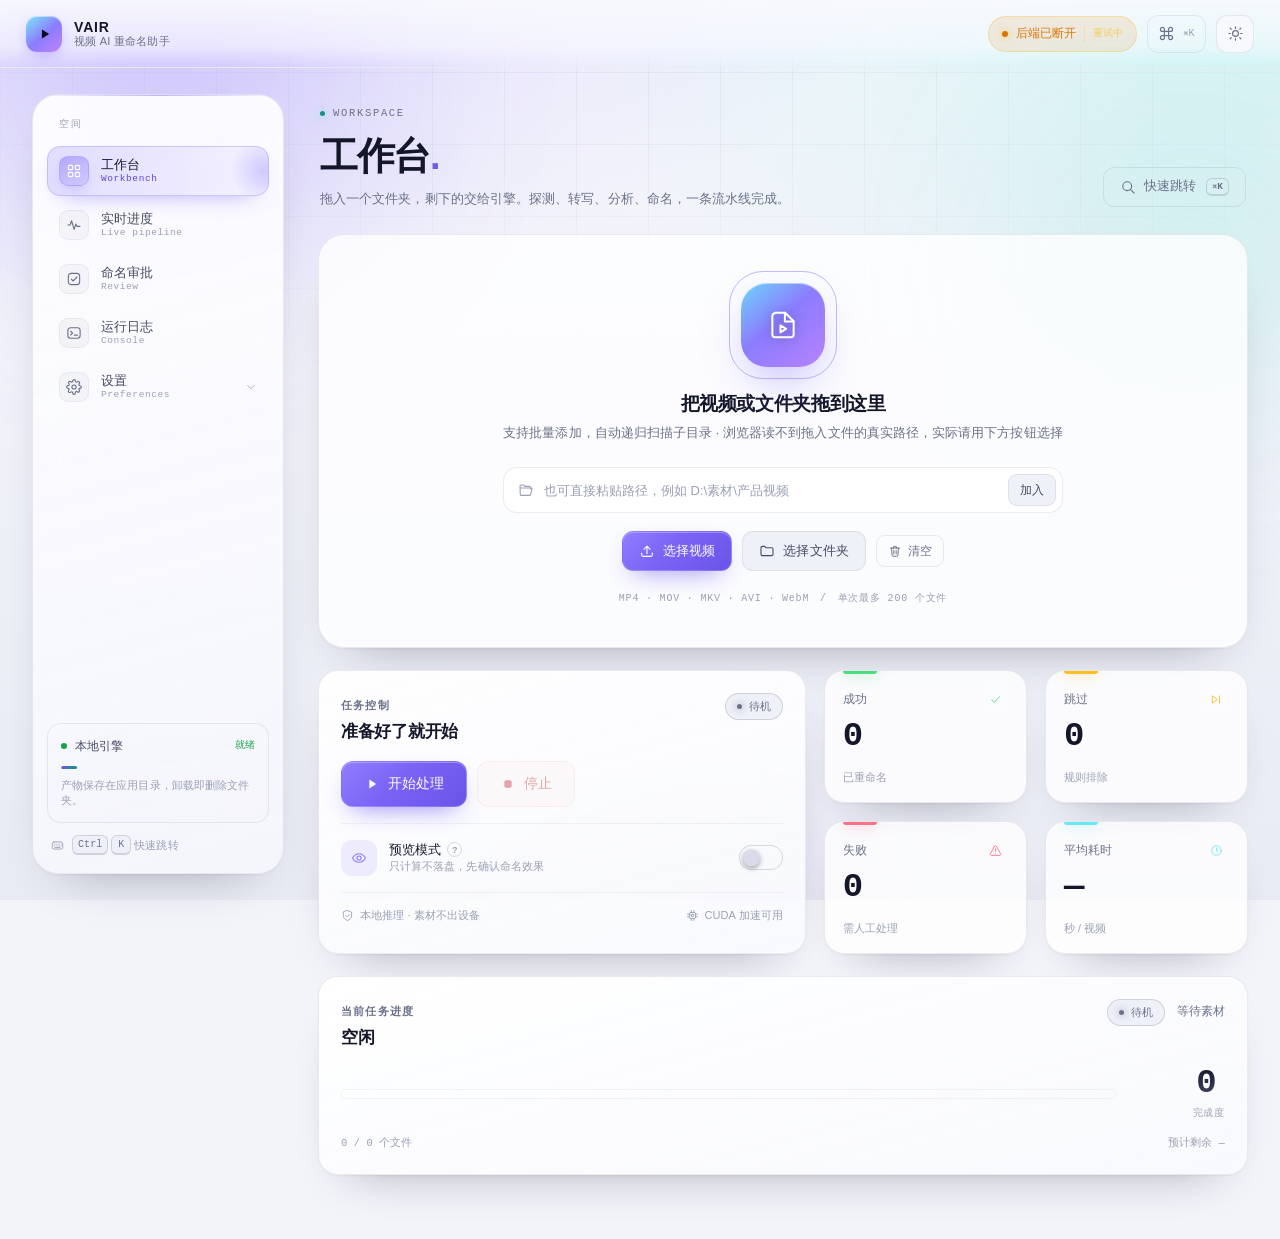
==== commit 4de1fb10: "fix(前端): 滑块拖动后 --fill 填充与 output 数字不跟随 根因：样式用 var(--fill, 50%) 画已填充轨道，但没有任何代码写过 --fill； 右侧 <output> " ====
--- a/前端/index.html
+++ b/前端/index.html
@@ -683,7 +683,7 @@
                 <div class="setting-row">
                   <div class="setting-row__label"><strong>并行转写数</strong><small>本地模型会串行占用显卡，这里主要影响远程接口</small></div>
                   <div class="setting-row__control setting-row__control--slider">
-                    <input class="range" type="range" min="1" max="16" step="1" aria-label="并行转写数" data-cfg="whisper.workers" data-cfg-type="number"><output class="mono">4</output>
+                    <input class="range" type="range" min="1" max="16" step="1" aria-label="并行转写数" data-cfg="whisper.workers" data-cfg-type="number" value="4"><output class="mono">4</output>
                   </div>
                 </div>
                 <div class="setting-row">
@@ -783,7 +783,7 @@
                 <div class="setting-row">
                   <div class="setting-row__label"><strong>单句最大字数</strong><small>超过就切句，字幕更好读</small></div>
                   <div class="setting-row__control setting-row__control--slider">
-                    <input class="range" type="range" min="8" max="80" step="1" aria-label="单句最大字数" data-cfg="whisper.api.max_chars" data-cfg-type="number" data-suffix=" 字"><output class="mono">20 字</output>
+                    <input class="range" type="range" min="8" max="80" step="1" aria-label="单句最大字数" data-cfg="whisper.api.max_chars" data-cfg-type="number" data-suffix=" 字" value="20"><output class="mono">20 字</output>
                   </div>
                 </div>
                 <div class="setting-row">
@@ -802,19 +802,19 @@
                 <div class="setting-row">
                   <div class="setting-row__label"><strong>每个视频最多抽几帧</strong><small>帧数越多看得越全，但显存与耗时线性上升</small></div>
                   <div class="setting-row__control setting-row__control--slider">
-                    <input class="range" type="range" min="1" max="30" step="1" aria-label="最多抽帧数" data-cfg="frames.max_keyframes" data-cfg-type="number" data-suffix=" 帧"><output class="mono">10 帧</output>
+                    <input class="range" type="range" min="1" max="30" step="1" aria-label="最多抽帧数" data-cfg="frames.max_keyframes" data-cfg-type="number" data-suffix=" 帧" value="4"><output class="mono">4 帧</output>
                   </div>
                 </div>
                 <div class="setting-row">
                   <div class="setting-row__label"><strong>缩放过后的最长边</strong><small>越大越清晰，显存也越吃紧</small></div>
                   <div class="setting-row__control setting-row__control--slider">
-                    <input class="range" type="range" min="256" max="1536" step="32" aria-label="缩放过后的最长边" data-cfg="frames.max_side" data-cfg-type="number" data-suffix=" px"><output class="mono">640 px</output>
+                    <input class="range" type="range" min="256" max="1536" step="32" aria-label="缩放过后的最长边" data-cfg="frames.max_side" data-cfg-type="number" data-suffix=" px" value="512"><output class="mono">512 px</output>
                   </div>
                 </div>
                 <div class="setting-row">
                   <div class="setting-row__label"><strong>抽帧并发数</strong><small>同时跑几个 ffmpeg，机械硬盘上别开太大</small></div>
                   <div class="setting-row__control setting-row__control--slider">
-                    <input class="range" type="range" min="1" max="16" step="1" aria-label="抽帧并发数" data-cfg="frames.workers" data-cfg-type="number" data-suffix=" 路"><output class="mono">8 路</output>
+                    <input class="range" type="range" min="1" max="16" step="1" aria-label="抽帧并发数" data-cfg="frames.workers" data-cfg-type="number" data-suffix=" 路" value="8"><output class="mono">8 路</output>
                   </div>
                 </div>
                 <div class="setting-row">
@@ -981,7 +981,7 @@
                 <div class="setting-row">
                   <div class="setting-row__label"><strong>失败重试次数</strong><small>4xx 不重试，网络抖动与 5xx 才会退避重试</small></div>
                   <div class="setting-row__control setting-row__control--slider">
-                    <input class="range" type="range" min="0" max="10" step="1" aria-label="失败重试次数" data-cfg="ai.retry_times" data-cfg-type="number" data-suffix=" 次"><output class="mono">2 次</output>
+                    <input class="range" type="range" min="0" max="10" step="1" aria-label="失败重试次数" data-cfg="ai.retry_times" data-cfg-type="number" data-suffix=" 次" value="2"><output class="mono">2 次</output>
                   </div>
                 </div>
                 <div class="setting-row">
@@ -993,13 +993,13 @@
                 <div class="setting-row">
                   <div class="setting-row__label"><strong>温度</strong><small>越低越稳定可复现，越高越发散</small></div>
                   <div class="setting-row__control setting-row__control--slider">
-                    <input class="range" type="range" min="0" max="2" step="0.05" aria-label="温度" data-cfg="ai.temperature" data-cfg-type="number" data-decimals="2"><output class="mono">0.60</output>
+                    <input class="range" type="range" min="0" max="2" step="0.05" aria-label="温度" data-cfg="ai.temperature" data-cfg-type="number" data-decimals="2" value="0.6"><output class="mono">0.60</output>
                   </div>
                 </div>
                 <div class="setting-row">
                   <div class="setting-row__label"><strong>Top P</strong><small>采样范围，一般 0.8 左右</small></div>
                   <div class="setting-row__control setting-row__control--slider">
-                    <input class="range" type="range" min="0.05" max="1" step="0.05" aria-label="Top P" data-cfg="ai.top_p" data-cfg-type="number" data-decimals="2"><output class="mono">0.80</output>
+                    <input class="range" type="range" min="0.05" max="1" step="0.05" aria-label="Top P" data-cfg="ai.top_p" data-cfg-type="number" data-decimals="2" value="0.8"><output class="mono">0.80</output>
                   </div>
                 </div>
                 <div class="setting-row">
@@ -1082,13 +1082,13 @@
                 <div class="setting-row">
                   <div class="setting-row__label"><strong>并发槽数</strong><small>每个槽都按上下文长度预留显存。1 最省显存，改完要重启服务</small></div>
                   <div class="setting-row__control setting-row__control--slider">
-                    <input class="range" type="range" min="1" max="8" step="1" aria-label="并发槽数" data-cfg="services.llama.parallel" data-cfg-type="number" data-suffix=" 槽"><output class="mono">1 槽</output>
+                    <input class="range" type="range" min="1" max="8" step="1" aria-label="并发槽数" data-cfg="services.llama.parallel" data-cfg-type="number" data-suffix=" 槽" value="1"><output class="mono">1 槽</output>
                   </div>
                 </div>
                 <div class="setting-row">
                   <div class="setting-row__label"><strong>卸载到显卡的层数</strong><small>99 表示全部交给显卡；显存不够就调小</small></div>
                   <div class="setting-row__control setting-row__control--slider">
-                    <input class="range" type="range" min="0" max="99" step="1" aria-label="卸载到显卡的层数" data-cfg="services.llama.gpu_layers" data-cfg-type="number" data-suffix=" 层"><output class="mono">99 层</output>
+                    <input class="range" type="range" min="0" max="99" step="1" aria-label="卸载到显卡的层数" data-cfg="services.llama.gpu_layers" data-cfg-type="number" data-suffix=" 层" value="99"><output class="mono">99 层</output>
                   </div>
                 </div>
                 <div class="setting-row">
@@ -1234,7 +1234,7 @@
                 <div class="setting-row">
                   <div class="setting-row__label"><strong>同时处理的视频数</strong><small>每个视频都要占一份显存，12 GB 卡建议 2–4</small></div>
                   <div class="setting-row__control setting-row__control--slider">
-                    <input class="range" type="range" min="1" max="16" step="1" aria-label="同时处理的视频数" data-cfg="runtime.ai_workers" data-cfg-type="number" data-suffix=" 个"><output class="mono">4 个</output>
+                    <input class="range" type="range" min="1" max="16" step="1" aria-label="同时处理的视频数" data-cfg="runtime.ai_workers" data-cfg-type="number" data-suffix=" 个" value="2"><output class="mono">2 个</output>
                   </div>
                 </div>
                 <div class="setting-row">
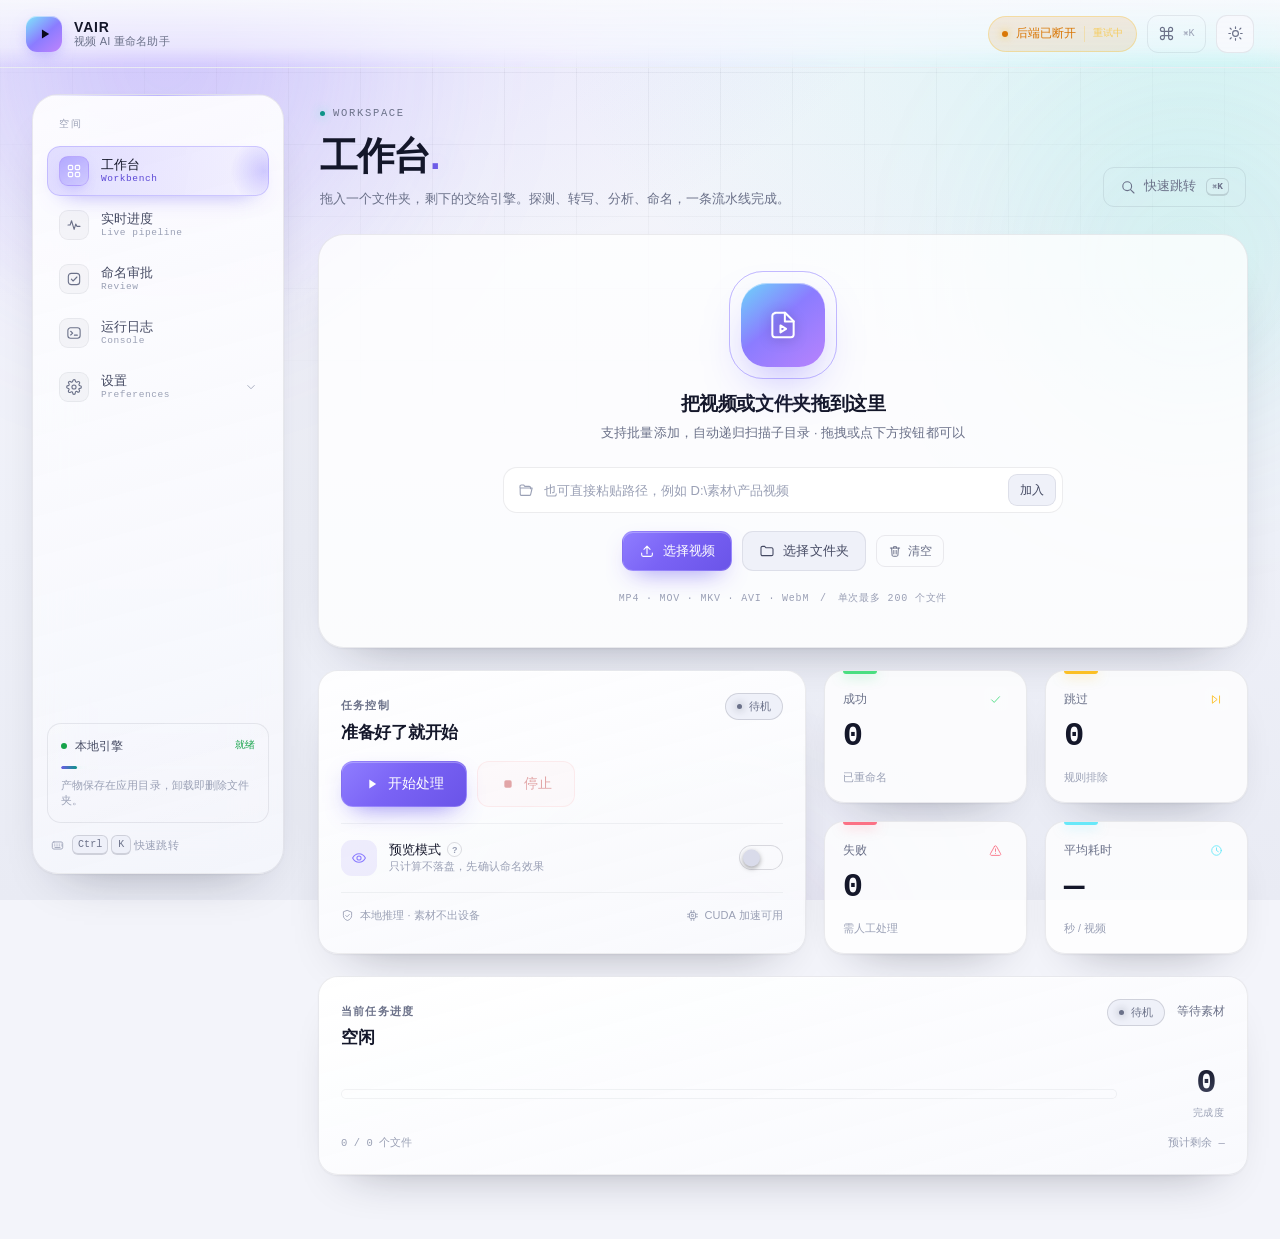
==== commit b56a264b: "fix: 拖入真实路径 / 文件对话框中文路径 / 命名审批落盘 / 树状进度 1. 拖拽添加素材    - 原来只读 dataTransfer.files（拿不到路径），改为优先解析      te" ====
--- a/前端/index.html
+++ b/前端/index.html
@@ -192,7 +192,7 @@
               <svg class="icon drop-orb__icon"><use href="#i-file-video"/></svg>
             </div>
             <h2 class="dropzone__title">把视频或文件夹拖到这里</h2>
-            <p class="dropzone__desc">支持批量添加，自动递归扫描子目录 · 浏览器读不到拖入文件的真实路径，实际请用下方按钮选择</p>
+            <p class="dropzone__desc">支持批量添加，自动递归扫描子目录 · 拖拽或点下方按钮都可以</p>
             <form class="path-row" id="pathForm" autocomplete="off">
               <span class="path-row__icon"><svg class="icon"><use href="#i-folder-open"/></svg></span>
               <input class="path-row__input" id="pathInput" type="text" placeholder="也可直接粘贴路径，例如 D:\素材\产品视频" aria-label="素材路径">
@@ -355,7 +355,7 @@
             </div>
             <p class="card__note">②a 抽帧与 ②b 转写互不阻塞，字幕与视觉齐备后进入 ③ 合并</p>
           </div>
-          <div class="pipeline" data-pipeline>
+          <div class="pipeline pipeline--tree" data-pipeline>
             <article class="stage" data-stage="0">
               <button class="stage__head" type="button" aria-expanded="false">
                 <span class="stage__num">1</span>
@@ -369,7 +369,7 @@
                 <p class="stage__log" data-stage-log>等待素材进入流水线。</p>
               </div>
             </article>
-            <div class="stage-branch">
+            <div class="stage-branch pgroup">
               <article class="stage stage--small" data-stage="1">
                 <button class="stage__head" type="button" aria-expanded="false">
                   <span class="stage__num">2a</span>
@@ -459,6 +459,14 @@
               <svg class="icon"><use href="#i-skip"/></svg>全部忽略
             </button>
           </div>
+        </div>
+
+        <div class="card approval-mode reveal" style="--i:4">
+          <div>
+            <strong>开启命名审批</strong>
+            <small>开启后，生成建议时不会改动原视频；点击「通过并改名」才会写入元数据、NFO 和字幕。关闭后处理完成直接落盘。</small>
+          </div>
+          <button class="switch" type="button" role="switch" aria-checked="true" aria-label="开启命名审批" data-approval-mode><span></span></button>
         </div>
 
         <div class="approval-summary reveal" style="--i:4">
@@ -923,6 +931,12 @@
                   </div>
                 </div>
                 <div class="setting-row">
+                  <div class="setting-row__label"><strong>开启命名审批</strong><small>默认开启：全部生成建议，只有在命名审批页通过后才改名及写入元数据、NFO、字幕；关闭则直接落盘</small></div>
+                  <div class="setting-row__control">
+                    <button class="switch" type="button" role="switch" aria-checked="true" aria-label="开启命名审批" data-cfg="output.require_approval" data-cfg-type="bool"><span></span></button>
+                  </div>
+                </div>
+                <div class="setting-row">
                   <div class="setting-row__label"><strong>预览模式（不落盘）</strong><small>只演算命名结果并推送到「命名审批」，改名与写元数据都跳过</small></div>
                   <div class="setting-row__control">
                     <button class="switch" type="button" role="switch" aria-checked="false" aria-label="预览模式" data-cfg="output.dry_run" data-cfg-type="bool"><span></span></button>
@@ -963,13 +977,14 @@
                   </div>
                 </div>
                 <div class="setting-row">
-                  <div class="setting-row__label"><strong>模型名</strong><small>点「拉取模型」可列出服务端已加载的模型</small></div>
-                  <div class="setting-row__control setting-row__control--wide">
+                  <div class="setting-row__label"><strong>模型名</strong><small>点「拉取模型」列出服务端已加载的模型，再点一下就能选</small></div>
+                  <div class="setting-row__control setting-row__control--wide setting-row__control--stack">
                     <div class="input-with-action">
                       <input class="input mono" type="text" aria-label="AI 模型名" data-cfg="ai.model" list="ai-model-list" placeholder="Qwen3.8-9B">
                       <button class="btn btn--ghost btn--sm" type="button" data-action="ai-models">拉取模型</button>
                     </div>
                     <datalist id="ai-model-list" data-ai-model-list></datalist>
+                    <div class="model-picker" data-ai-model-picker hidden></div>
                   </div>
                 </div>
                 <div class="setting-row">
--- a/前端/css/pages.css
+++ b/前端/css/pages.css
@@ -768,18 +768,27 @@
   padding-bottom: 16px;
 }
 
+/* 树状流水线：一根竖主干 + 每个阶段向左伸出的枝，2a/2b 是主干上的一个分组 */
 .pipeline {
-  display: flex;
-  align-items: stretch;
-  gap: 0;
-  padding: 4px 0 8px;
-  overflow-x: auto;
-  scrollbar-width: thin;
+  position: relative;
+  display: flex;
+  flex-direction: column;
+  gap: 12px;
+  padding: 8px 0 8px 34px;
+}
+
+.pipeline--tree::before {
+  content: "";
+  position: absolute;
+  left: 13px;
+  top: 30px;
+  bottom: 30px;
+  width: 1px;
+  background: linear-gradient(180deg, transparent, var(--line-strong) 6% 94%, transparent);
 }
 
 .stage {
   position: relative;
-  flex: 1 0 148px;
   min-width: 0;
   padding: 14px;
   border-radius: 14px;
@@ -787,6 +796,42 @@
   background: linear-gradient(165deg, rgba(255, 255, 255, 0.035), rgba(255, 255, 255, 0.012));
   transition: border-color 0.3s ease, background-color 0.3s ease, box-shadow 0.35s ease,
     transform 0.3s var(--ease-out);
+}
+
+/* 主干 → 卡片的横向枝 */
+.stage::before {
+  content: "";
+  position: absolute;
+  left: -21px;
+  top: 22px;
+  width: 21px;
+  height: 1px;
+  background: var(--line-strong);
+}
+
+/* 枝条上的节点圆点 */
+.stage::after {
+  content: "";
+  position: absolute;
+  left: -25px;
+  top: 18px;
+  width: 8px;
+  height: 8px;
+  border-radius: 50%;
+  background: var(--bg, #fff);
+  border: 1.5px solid var(--line-strong);
+  transition: background-color 0.3s ease, border-color 0.3s ease, box-shadow 0.3s ease;
+}
+
+.stage.is-active::after {
+  background: var(--violet);
+  border-color: var(--violet);
+  box-shadow: 0 0 0 3px rgba(139, 124, 255, 0.18);
+}
+
+.stage.is-done::after {
+  background: var(--green);
+  border-color: var(--green);
 }
 
 .stage:hover {
@@ -947,59 +992,48 @@
   line-height: 1.55;
 }
 
+/* 2a / 2b 分组：主干上伸出一根短枝，再分叉出两条 */
 .stage-branch {
   position: relative;
   display: flex;
   flex-direction: column;
   gap: 10px;
-  flex: 1.15 0 168px;
-  margin: 0 20px;
-}
-
-.stage-branch::before,
+  margin-left: 8px;
+  padding-left: 22px;
+}
+
+.stage-branch::before {
+  content: "";
+  position: absolute;
+  left: 0;
+  top: 22px;
+  bottom: 22px;
+  width: 1px;
+  background: var(--line-strong);
+}
+
+/* 主干 → 分叉点的横向枝 */
 .stage-branch::after {
   content: "";
   position: absolute;
-  top: 50%;
-  width: 20px;
+  left: -21px;
+  top: 22px;
+  width: 21px;
   height: 1px;
-  background: linear-gradient(90deg, var(--line-strong), rgba(139, 124, 255, 0.4));
-}
-
-.stage-branch::before { left: -20px; }
-.stage-branch::after { right: -20px; transform: rotate(180deg); }
+  background: var(--line-strong);
+}
+
+.stage-branch .stage::before {
+  left: -22px;
+  width: 22px;
+}
 
 .stage-branch .stage {
-  flex: 1;
+  flex: none;
 }
 
 .stage-branch .stage__desc {
   font-size: 10px;
-}
-
-.pipeline > .stage + .stage,
-.stage-branch + .stage {
-  margin-left: 0;
-}
-
-.pipeline > .stage:not(:first-child),
-.pipeline > .stage-branch,
-.stage-branch + .stage {
-  position: relative;
-}
-
-.pipeline > .stage:not(:first-child)::before {
-  content: "";
-  position: absolute;
-  left: -19px;
-  top: 50%;
-  width: 18px;
-  height: 1px;
-  background: linear-gradient(90deg, var(--line-strong), rgba(139, 124, 255, 0.35));
-}
-
-.stage-branch + .stage::before {
-  display: none;
 }
 
 .pipeline__foot {
@@ -1025,27 +1059,38 @@
   height: 13px;
 }
 
-@media (max-width: 1100px) {
+@media (max-width: 700px) {
+  /* 窄屏把树状缩进收一点，别把卡片挤没了 */
   .pipeline {
-    flex-wrap: wrap;
-    gap: 10px;
-  }
-
-  .stage,
+    padding-left: 24px;
+  }
+
+  .pipeline--tree::before {
+    left: 8px;
+  }
+
+  .stage::before {
+    left: -16px;
+    width: 16px;
+  }
+
+  .stage::after {
+    left: -20px;
+  }
+
   .stage-branch {
-    flex: 1 1 210px;
-    margin: 0;
-  }
-
-  .stage-branch::before,
-  .stage-branch::after,
-  .pipeline > .stage::before {
-    display: none;
-  }
-
-  .stage-branch {
-    flex-direction: row;
-    flex-basis: 100%;
+    margin-left: 2px;
+    padding-left: 16px;
+  }
+
+  .stage-branch::after {
+    left: -16px;
+    width: 16px;
+  }
+
+  .stage-branch .stage::before {
+    left: -16px;
+    width: 16px;
   }
 }
 
@@ -1068,10 +1113,6 @@
     width: 44px;
     height: 44px;
     border-radius: 13px;
-  }
-
-  .stage-branch {
-    flex-direction: column;
   }
 
   .card__note {
@@ -1103,6 +1144,41 @@
   backdrop-filter: blur(16px);
   -webkit-backdrop-filter: blur(16px);
   flex-wrap: wrap;
+}
+
+/* 审批模式开关条 */
+.approval-mode {
+  display: flex;
+  align-items: center;
+  gap: 18px;
+  padding: 14px 20px;
+  border-radius: 15px;
+  border: 1px solid var(--violet-line);
+  background: var(--violet-soft);
+}
+
+.approval-mode > div {
+  display: flex;
+  flex-direction: column;
+  gap: 4px;
+  min-width: 0;
+}
+
+.approval-mode strong {
+  font-size: 13px;
+  font-weight: 600;
+  color: var(--text);
+}
+
+.approval-mode small {
+  color: var(--text-3);
+  font-size: 11px;
+  line-height: 1.55;
+}
+
+.approval-mode .switch {
+  margin-left: auto;
+  flex: none;
 }
 
 [data-theme="light"] .approval-summary {
@@ -2316,6 +2392,49 @@
   color: var(--violet-2);
 }
 
+/* ---- 模型选择列表（「拉取模型」后出现的可点标签） ---- */
+
+.setting-row__control--stack {
+  flex-direction: column;
+  align-items: stretch;
+  gap: 8px;
+}
+
+.model-picker {
+  display: flex;
+  flex-wrap: wrap;
+  gap: 6px;
+}
+
+.model-picker__item {
+  max-width: 100%;
+  padding: 5px 10px;
+  border-radius: 8px;
+  border: 1px solid var(--line);
+  background: var(--surface-2);
+  color: var(--text-3);
+  font-family: var(--mono);
+  font-size: 11px;
+  line-height: 1.4;
+  text-align: left;
+  white-space: nowrap;
+  overflow: hidden;
+  text-overflow: ellipsis;
+  cursor: pointer;
+  transition: all 0.2s var(--ease-out);
+}
+
+.model-picker__item:hover {
+  border-color: var(--violet-line);
+  color: var(--text);
+}
+
+.model-picker__item.is-active {
+  border-color: var(--violet-line);
+  background: var(--violet-soft);
+  color: var(--violet-2);
+}
+
 /* ---- 测试结果提示 ---- */
 .test-out {
   margin: 0 22px 16px;
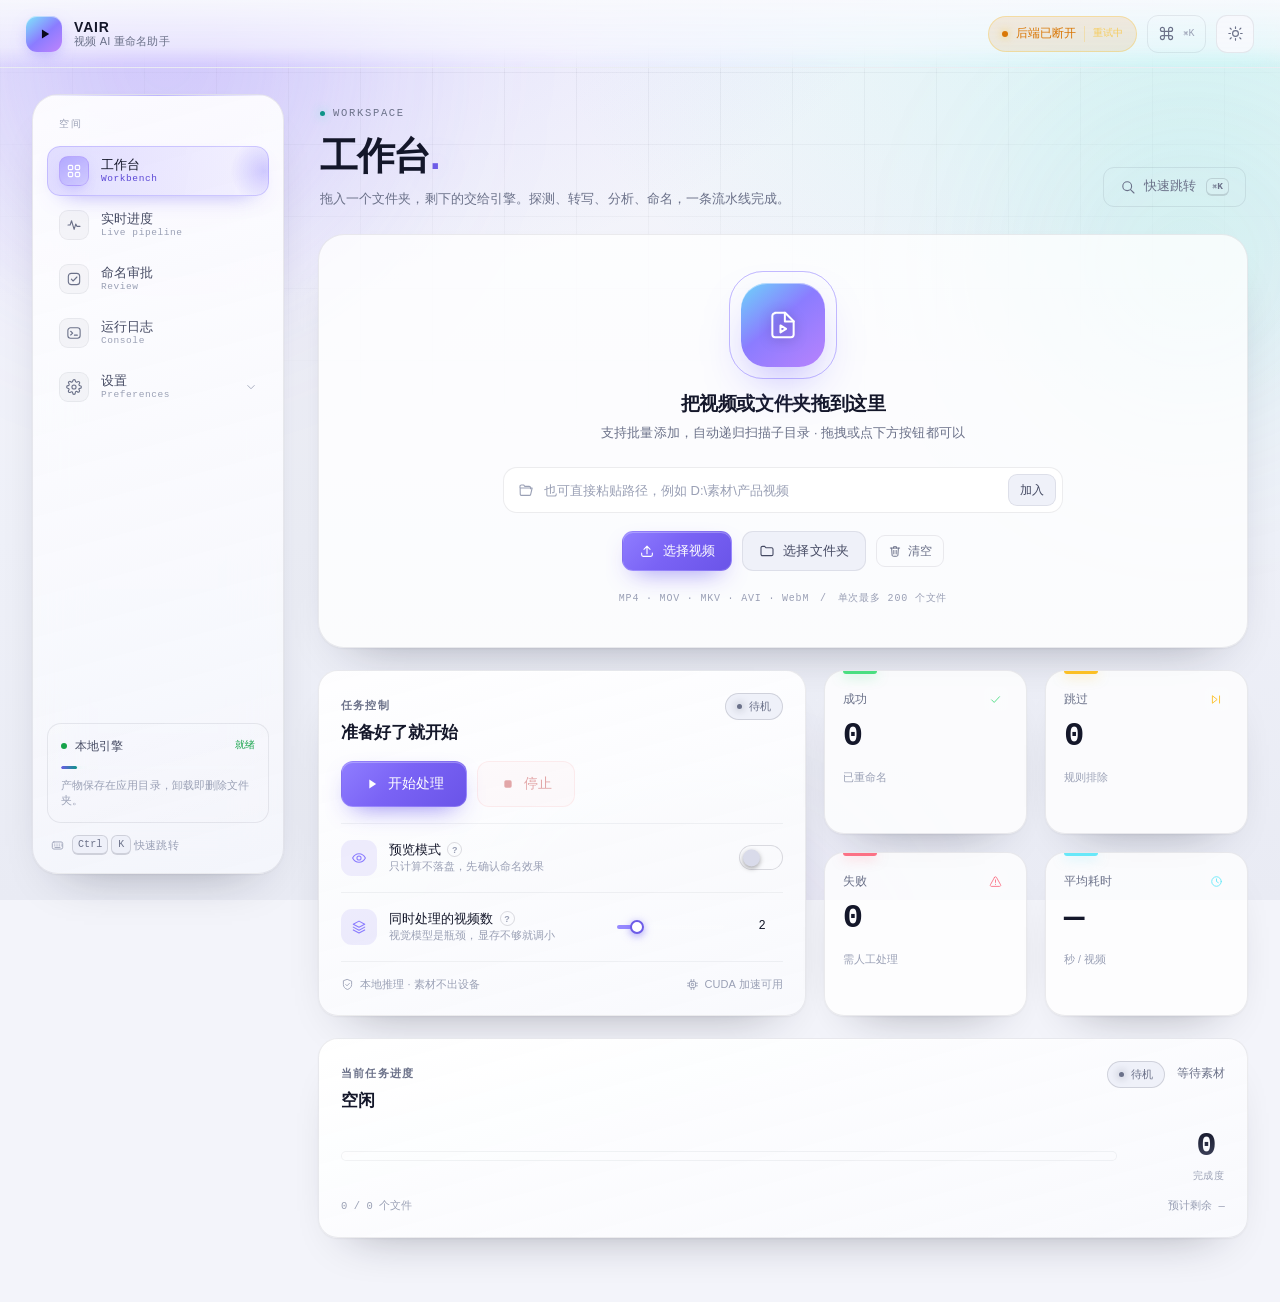
==== commit d8abc2cc: "feat(AI): 三档调度 + 内置 Qwen3-ASR + 默认 Qwen3.5-4B - 视觉/转写统一 backend=auto|api|local：auto 远程优先、失败回退本地，   连" ====
--- a/前端/index.html
+++ b/前端/index.html
@@ -248,6 +248,19 @@
                 <button class="switch" type="button" role="switch" aria-checked="false" aria-label="预览模式" data-preview-toggle><span></span></button>
               </div>
             </div>
+            <div class="control-card__row">
+              <div class="switch-row">
+                <span class="switch-row__icon"><svg class="icon"><use href="#i-layers"/></svg></span>
+                <div class="switch-row__text">
+                  <strong>同时处理的视频数 <span class="hint-dot" title="一次并行处理几个视频；显存不足就调小">?</span></strong>
+                  <small>视觉模型是瓶颈，显存不够就调小</small>
+                </div>
+                <div class="control-range">
+                  <input class="range" type="range" min="1" max="8" step="1" aria-label="同时处理的视频数" data-cfg="runtime.ai_workers" data-cfg-type="number" value="2">
+                  <output class="mono">2</output>
+                </div>
+              </div>
+            </div>
             <div class="control-card__foot">
               <span><svg class="icon"><use href="#i-shield"/></svg>本地推理 · 素材不出设备</span>
               <span><svg class="icon"><use href="#i-cpu"/></svg><span data-gpu-label>CUDA 加速可用</span></span>
@@ -386,11 +399,11 @@
               <article class="stage stage--small" data-stage="2">
                 <button class="stage__head" type="button" aria-expanded="false">
                   <span class="stage__num">2b</span>
-                  <span class="stage__title"><strong>转写</strong><small>Whisper</small></span>
+                  <span class="stage__title"><strong>转写</strong><small>Qwen3-ASR</small></span>
                   <span class="stage__state"><i></i><span>待机</span></span>
                   <svg class="icon stage__chevron"><use href="#i-chevron-down"/></svg>
                 </button>
-                <p class="stage__desc">Whisper 单路串行（占 GPU），输出带时间轴字幕。</p>
+                <p class="stage__desc">Qwen3-ASR 单路串行（占 GPU），输出带时间轴字幕。</p>
                 <div class="stage__detail">
                   <dl><div><dt>语言</dt><dd data-stage-metric>—</dd></div><div><dt>设备</dt><dd>CUDA</dd></div></dl>
                   <p class="stage__log" data-stage-log>等待语音识别。</p>
@@ -609,7 +622,12 @@
                 <h2 data-settings-title>引擎与输入</h2>
                 <p data-settings-desc>管理素材目录、转写与硬件加速。</p>
               </div>
-              <span class="settings-head__hint"><kbd>Ctrl</kbd><kbd>S</kbd> 保存</span>
+              <div class="settings-head__hint">
+                <span class="save-auto__label">自动保存</span>
+                <button class="switch switch--sm" type="button" role="switch" aria-checked="true" aria-label="自动保存" data-cfg="ui.auto_save" data-cfg-type="bool"><span></span></button>
+                <span class="save-auto__sep"></span>
+                <span><kbd>Ctrl</kbd><kbd>S</kbd> 保存</span>
+              </div>
             </div>
 
             <section class="settings-panel is-active reveal" style="--i:5" data-settings-panel="engine">
@@ -629,7 +647,7 @@
               <div class="card settings-card">
                 <div class="settings-card__head">
                   <div class="settings-card__icon"><svg class="icon"><use href="#i-wave"/></svg></div>
-                  <div><h2>语音转写</h2><p>本地 faster-whisper 与远程接口的取舍。</p></div>
+                  <div><h2>语音转写</h2><p>只用 Qwen3-ASR：内置服务 + 可选远程接口。</p></div>
                   <span class="settings-card__tag" data-whisper-tag>未检测</span>
                 </div>
                 <div class="setting-row">
@@ -639,65 +657,13 @@
                   </div>
                 </div>
                 <div class="setting-row">
-                  <div class="setting-row__label"><strong>转写方式</strong><small>auto 会先试远程接口，不可用再落到本地模型</small></div>
+                  <div class="setting-row__label"><strong>转写方式</strong><small>自动：配了远程就先试远程，失败改用内置服务；没配远程直接用内置</small></div>
                   <div class="setting-row__control">
                     <select class="select" aria-label="转写方式" data-cfg="whisper.backend">
                       <option value="auto">自动（远程优先，回退本地）</option>
                       <option value="api">只用远程接口</option>
-                      <option value="local">只用本地模型</option>
+                      <option value="local">只用本地模型（内置服务）</option>
                     </select>
-                  </div>
-                </div>
-                <div class="setting-row">
-                  <div class="setting-row__label"><strong>优先使用远程接口</strong><small>远程通常比本地快，且不占显存</small></div>
-                  <div class="setting-row__control">
-                    <button class="switch" type="button" role="switch" aria-checked="true" aria-label="优先使用远程接口" data-cfg="whisper.prefer_api" data-cfg-type="bool"><span></span></button>
-                  </div>
-                </div>
-                <div class="setting-row">
-                  <div class="setting-row__label"><strong>本地模型缺失时自动下载</strong><small>会从镜像站拉取，几百 MB 到 1.5 GB</small></div>
-                  <div class="setting-row__control">
-                    <button class="switch" type="button" role="switch" aria-checked="false" aria-label="本地模型缺失时自动下载" data-cfg="whisper.allow_download" data-cfg-type="bool"><span></span></button>
-                  </div>
-                </div>
-                <div class="setting-row">
-                  <div class="setting-row__label"><strong>本地模型</strong><small>faster-whisper 的模型名或本地目录</small></div>
-                  <div class="setting-row__control setting-row__control--wide">
-                    <input class="input mono" type="text" aria-label="本地转写模型" data-cfg="whisper.model" placeholder="large-v3-turbo">
-                  </div>
-                </div>
-                <div class="setting-row">
-                  <div class="setting-row__label"><strong>计算设备</strong><small>auto 会优先用 CUDA，显卡不可用时回落 CPU</small></div>
-                  <div class="setting-row__control">
-                    <select class="select" aria-label="计算设备" data-cfg="whisper.device">
-                      <option value="auto">自动</option>
-                      <option value="cuda">CUDA（显卡）</option>
-                      <option value="cpu">CPU</option>
-                    </select>
-                  </div>
-                </div>
-                <div class="setting-row">
-                  <div class="setting-row__label"><strong>计算精度</strong><small>显存不够时降到 int8，精度换空间</small></div>
-                  <div class="setting-row__control">
-                    <select class="select" aria-label="计算精度" data-cfg="whisper.compute_type">
-                      <option value="int8_float16">int8_float16（推荐）</option>
-                      <option value="float16">float16</option>
-                      <option value="int8">int8</option>
-                      <option value="int8_float32">int8_float32</option>
-                      <option value="float32">float32</option>
-                    </select>
-                  </div>
-                </div>
-                <div class="setting-row">
-                  <div class="setting-row__label"><strong>并行转写数</strong><small>本地模型会串行占用显卡，这里主要影响远程接口</small></div>
-                  <div class="setting-row__control setting-row__control--slider">
-                    <input class="range" type="range" min="1" max="16" step="1" aria-label="并行转写数" data-cfg="whisper.workers" data-cfg-type="number" value="4"><output class="mono">4</output>
-                  </div>
-                </div>
-                <div class="setting-row">
-                  <div class="setting-row__label"><strong>VAD 过滤</strong><small>跳过静音片段，减少无效转写与幻觉</small></div>
-                  <div class="setting-row__control">
-                    <button class="switch" type="button" role="switch" aria-checked="true" aria-label="VAD 过滤" data-cfg="whisper.vad_filter" data-cfg-type="bool"><span></span></button>
                   </div>
                 </div>
                 <div class="setting-row">
@@ -713,12 +679,6 @@
                     </select>
                   </div>
                 </div>
-                <div class="setting-row">
-                  <div class="setting-row__label"><strong>本地转写使用显卡</strong><small>关闭后即使有显卡也走 CPU（很慢）</small></div>
-                  <div class="setting-row__control">
-                    <button class="switch" type="button" role="switch" aria-checked="true" aria-label="本地转写使用显卡" data-cfg="whisper.use_gpu" data-cfg-type="bool"><span></span></button>
-                  </div>
-                </div>
                 <div class="test-out" data-whisper-test-out hidden></div>
                 <div class="setting-row">
                   <div class="setting-row__label"><strong>转写链路自检</strong><small>「真实转写测试」会合成一句话跑完整链路，冷启动可能要几十秒</small></div>
@@ -732,10 +692,10 @@
               <div class="card settings-card">
                 <div class="settings-card__head">
                   <div class="settings-card__icon"><svg class="icon"><use href="#i-sparkles"/></svg></div>
-                  <div><h2>远程转写接口</h2><p>默认指向本项目内置的 Qwen3-ASR 服务，换别的服务也能接。</p></div>
-                </div>
-                <div class="setting-row">
-                  <div class="setting-row__label"><strong>协议</strong><small>Qwen3-ASR 走 gradio；OpenAI 兼容服务走 openai</small></div>
+                  <div><h2>远程转写接口</h2><p>不填也能用：自动模式会直接走内置 Qwen3-ASR 服务。</p></div>
+                </div>
+                <div class="setting-row">
+                  <div class="setting-row__label"><strong>协议</strong><small>远程接口用：Qwen3-ASR WebUI 走 gradio，OpenAI 兼容服务走 openai</small></div>
                   <div class="setting-row__control">
                     <select class="select" aria-label="转写接口协议" data-cfg="whisper.api.protocol">
                       <option value="gradio">Gradio</option>
@@ -744,9 +704,9 @@
                   </div>
                 </div>
                 <div class="setting-row">
-                  <div class="setting-row__label"><strong>接口地址</strong><small>不带路径，只到主机与端口</small></div>
-                  <div class="setting-row__control setting-row__control--wide">
-                    <input class="input mono" type="text" aria-label="转写接口地址" data-cfg="whisper.api.base_url" placeholder="http://127.0.0.1:7867">
+                  <div class="setting-row__label"><strong>接口地址</strong><small>留空 = 未配置远程；不带路径，只到主机与端口</small></div>
+                  <div class="setting-row__control setting-row__control--wide">
+                    <input class="input mono" type="text" aria-label="转写接口地址" data-cfg="whisper.api.base_url" placeholder="留空则只用内置服务">
                   </div>
                 </div>
                 <div class="setting-row">
@@ -761,43 +721,43 @@
                 <div class="setting-row">
                   <div class="setting-row__label"><strong>模型名</strong><small>仅 OpenAI 兼容协议需要填</small></div>
                   <div class="setting-row__control setting-row__control--wide">
-                    <input class="input mono" type="text" aria-label="转写模型名" data-cfg="whisper.api.model" placeholder="whisper-1">
-                  </div>
-                </div>
-                <div class="setting-row">
-                  <div class="setting-row__label"><strong>请求超时</strong><small>长视频转写要留足时间，单位秒</small></div>
-                  <div class="setting-row__control">
-                    <input class="input mono" type="number" min="10" max="3600" step="10" aria-label="转写请求超时" data-cfg="whisper.api.timeout" data-cfg-type="number">
-                  </div>
-                </div>
-                <div class="setting-row">
-                  <div class="setting-row__label"><strong>转写提示词</strong><small>喂给模型的领域词汇，能显著减少同音错字</small></div>
+                    <input class="input mono" type="text" aria-label="转写模型名" data-cfg="whisper.api.model" placeholder="Qwen3-ASR">
+                  </div>
+                </div>
+                <div class="setting-row">
+                  <div class="setting-row__label"><strong>请求超时</strong><small>长视频转写要留足时间，单位秒；内置服务也用它</small></div>
+                  <div class="setting-row__control">
+                    <input class="input mono" type="number" min="10" max="3600" step="10" aria-label="转写请求超时" data-cfg="whisper.timeout" data-cfg-type="number">
+                  </div>
+                </div>
+                <div class="setting-row">
+                  <div class="setting-row__label"><strong>转写提示词</strong><small>喂给模型的领域词汇，能显著减少同音错字（仅 OpenAI 协议）</small></div>
                   <div class="setting-row__control setting-row__control--wide">
                     <input class="input mono" type="text" aria-label="转写提示词" data-cfg="whisper.api.prompt" placeholder="例如：口播、空镜、B-roll">
                   </div>
                 </div>
                 <div class="setting-row">
-                  <div class="setting-row__label"><strong>输出热词</strong><small>逗号分隔，强制模型优先识别这些词</small></div>
-                  <div class="setting-row__control setting-row__control--wide">
-                    <input class="input mono" type="text" aria-label="输出热词" data-cfg="whisper.api.hotwords" placeholder="产品名、人名、专有名词">
-                  </div>
-                </div>
-                <div class="setting-row">
-                  <div class="setting-row__label"><strong>说话人分离</strong><small>区分不同说话人，需要服务端支持</small></div>
-                  <div class="setting-row__control">
-                    <button class="switch" type="button" role="switch" aria-checked="false" aria-label="说话人分离" data-cfg="whisper.api.diarize" data-cfg-type="bool"><span></span></button>
-                  </div>
-                </div>
-                <div class="setting-row">
-                  <div class="setting-row__label"><strong>单句最大字数</strong><small>超过就切句，字幕更好读</small></div>
+                  <div class="setting-row__label"><strong>输出热词</strong><small>逗号分隔，强制模型优先识别这些词；内置与远程都生效</small></div>
+                  <div class="setting-row__control setting-row__control--wide">
+                    <input class="input mono" type="text" aria-label="输出热词" data-cfg="whisper.hotwords" placeholder="产品名、人名、专有名词">
+                  </div>
+                </div>
+                <div class="setting-row">
+                  <div class="setting-row__label"><strong>说话人分离</strong><small>区分不同说话人；内置服务需要 speaker-diarization 模型</small></div>
+                  <div class="setting-row__control">
+                    <button class="switch" type="button" role="switch" aria-checked="false" aria-label="说话人分离" data-cfg="whisper.diarize" data-cfg-type="bool"><span></span></button>
+                  </div>
+                </div>
+                <div class="setting-row">
+                  <div class="setting-row__label"><strong>单句最大字数</strong><small>超过就切句，字幕更好读；内置与远程都生效</small></div>
                   <div class="setting-row__control setting-row__control--slider">
-                    <input class="range" type="range" min="8" max="80" step="1" aria-label="单句最大字数" data-cfg="whisper.api.max_chars" data-cfg-type="number" data-suffix=" 字" value="20"><output class="mono">20 字</output>
+                    <input class="range" type="range" min="8" max="80" step="1" aria-label="单句最大字数" data-cfg="whisper.max_chars" data-cfg-type="number" data-suffix=" 字" value="20"><output class="mono">20 字</output>
                   </div>
                 </div>
                 <div class="setting-row">
                   <div class="setting-row__label"><strong>自动断句与标点</strong><small>关闭后 SRT 会是一整段没有标点的文本</small></div>
                   <div class="setting-row__control">
-                    <button class="switch" type="button" role="switch" aria-checked="true" aria-label="自动断句与标点" data-cfg="whisper.api.punc" data-cfg-type="bool"><span></span></button>
+                    <button class="switch" type="button" role="switch" aria-checked="true" aria-label="自动断句与标点" data-cfg="whisper.punc" data-cfg-type="bool"><span></span></button>
                   </div>
                 </div>
               </div>
@@ -949,8 +909,18 @@
               <div class="card settings-card">
                 <div class="settings-card__head">
                   <div class="settings-card__icon"><svg class="icon"><use href="#i-sparkles"/></svg></div>
-                  <div><h2>视觉模型接口</h2><p>默认指向本项目内置的 llama.cpp 服务，也可换成任何 OpenAI 兼容服务。</p></div>
+                  <div><h2>视觉模型接口</h2><p>默认使用本项目内置的 llama.cpp + Qwen3.5-4B，也可接任何 OpenAI 兼容服务。</p></div>
                   <span class="settings-card__tag settings-card__tag--cyan" data-ai-tag>未检测</span>
+                </div>
+                <div class="setting-row">
+                  <div class="setting-row__label"><strong>调用方式</strong><small>自动：配了远程就先试远程，失败改用内置；没配远程直接用内置</small></div>
+                  <div class="setting-row__control">
+                    <select class="select" aria-label="视觉模型调用方式" data-cfg="ai.backend">
+                      <option value="auto">自动（远程优先，回退本地）</option>
+                      <option value="api">只用远程接口</option>
+                      <option value="local">只用本地模型</option>
+                    </select>
+                  </div>
                 </div>
                 <div class="setting-row">
                   <div class="setting-row__label"><strong>协议</strong><small>目前只实现了 OpenAI 兼容协议</small></div>
@@ -962,13 +932,19 @@
                   </div>
                 </div>
                 <div class="setting-row">
-                  <div class="setting-row__label"><strong>Base URL</strong><small>要带 /v1，例如 http://127.0.0.1:8084/v1</small></div>
-                  <div class="setting-row__control setting-row__control--wide">
-                    <input class="input mono" type="text" aria-label="AI 服务地址" data-cfg="ai.base_url" placeholder="http://127.0.0.1:8084/v1">
-                  </div>
-                </div>
-                <div class="setting-row">
-                  <div class="setting-row__label"><strong>API Key</strong><small>本地服务通常留空；仅保存在本机 config.json</small></div>
+                  <div class="setting-row__label"><strong>本地模型名</strong><small>与内置服务启动时写入的别名一致；在下方服务卡里可切换权重文件</small></div>
+                  <div class="setting-row__control setting-row__control--wide">
+                    <input class="input mono" type="text" aria-label="本地模型名" data-cfg="ai.model" placeholder="Qwen3.5-4B">
+                  </div>
+                </div>
+                <div class="setting-row">
+                  <div class="setting-row__label"><strong>远程接口地址</strong><small>要带 /v1，例如 https://api.example.com/v1；留空则只用本地模型</small></div>
+                  <div class="setting-row__control setting-row__control--wide">
+                    <input class="input mono" type="text" aria-label="远程 AI 服务地址" data-cfg="ai.base_url" placeholder="留空则只用本地模型">
+                  </div>
+                </div>
+                <div class="setting-row">
+                  <div class="setting-row__label"><strong>API Key</strong><small>远程服务才需要；仅保存在本机 config.json</small></div>
                   <div class="setting-row__control setting-row__control--wide">
                     <div class="input-with-action">
                       <input class="input mono" type="password" aria-label="AI 服务密钥" data-cfg="ai.api_key" data-secret autocomplete="off">
@@ -977,10 +953,10 @@
                   </div>
                 </div>
                 <div class="setting-row">
-                  <div class="setting-row__label"><strong>模型名</strong><small>点「拉取模型」列出服务端已加载的模型，再点一下就能选</small></div>
+                  <div class="setting-row__label"><strong>远程模型名</strong><small>点「拉取模型」列出本地 GGUF 与远程模型，点一下就能选</small></div>
                   <div class="setting-row__control setting-row__control--wide setting-row__control--stack">
                     <div class="input-with-action">
-                      <input class="input mono" type="text" aria-label="AI 模型名" data-cfg="ai.model" list="ai-model-list" placeholder="Qwen3.8-9B">
+                      <input class="input mono" type="text" aria-label="远程模型名" data-cfg="ai.remote_model" list="ai-model-list" placeholder="留空则跟随远程服务默认">
                       <button class="btn btn--ghost btn--sm" type="button" data-action="ai-models">拉取模型</button>
                     </div>
                     <datalist id="ai-model-list" data-ai-model-list></datalist>
@@ -1036,7 +1012,7 @@
               <div class="card settings-card" data-service-card="llama">
                 <div class="settings-card__head">
                   <div class="settings-card__icon"><svg class="icon"><use href="#i-cpu"/></svg></div>
-                  <div><h2>内置视觉服务（llama.cpp）</h2><p>本项目自带的推理引擎，用显卡跑 Qwen3.8-9B 看图写标题。</p></div>
+                  <div><h2>内置视觉服务（llama.cpp）</h2><p>本项目自带的推理引擎，用显卡跑 Qwen3.5-4B 看图写标题。</p></div>
                   <span class="settings-card__tag" data-service-tag>未运行</span>
                 </div>
                 <div class="svc-bar">
@@ -1117,7 +1093,7 @@
               <div class="card settings-card" data-service-card="asr">
                 <div class="settings-card__head">
                   <div class="settings-card__icon"><svg class="icon"><use href="#i-wave"/></svg></div>
-                  <div><h2>内置语音转写服务（Qwen3-ASR）</h2><p>独立项目，带自己的便携 Python，本项目只负责把它拉起来。</p></div>
+                  <div><h2>内置语音转写服务（Qwen3-ASR）</h2><p>随本项目一起分发，复用项目的 Python 与 AI/models 下的模型。</p></div>
                   <span class="settings-card__tag" data-service-tag>未运行</span>
                 </div>
                 <div class="svc-bar">
@@ -1133,26 +1109,33 @@
                   <summary>查看服务输出</summary>
                   <pre class="svc-logs__pre" data-service-logs>（暂无输出）</pre>
                 </details>
-                <div class="setting-row">
-                  <div class="setting-row__label"><strong>启动时自动拉起</strong><small>关掉后需要手动点「启动」</small></div>
+                <div class="test-out" data-asr-runtime-out hidden></div>
+                <div class="setting-row">
+                  <div class="setting-row__label"><strong>转写运行环境</strong><small data-asr-runtime-note>检测中…</small></div>
+                  <div class="setting-row__control">
+                    <button class="btn btn--soft btn--sm" type="button" data-action="asr-runtime-install">安装运行环境</button>
+                  </div>
+                </div>
+                <div class="setting-row">
+                  <div class="setting-row__label"><strong>启动时自动拉起</strong><small>关掉后需要手动点「启动」；设为「只用远程接口」时也会跳过</small></div>
                   <div class="setting-row__control">
                     <button class="switch" type="button" role="switch" aria-checked="true" aria-label="自动拉起转写服务" data-cfg="services.asr.enable" data-cfg-type="bool"><span></span></button>
                   </div>
                 </div>
                 <div class="setting-row">
-                  <div class="setting-row__label"><strong>项目目录</strong><small>Qwen3_ASR 所在目录，可用相对仓库根的路径</small></div>
-                  <div class="setting-row__control setting-row__control--wide">
-                    <input class="input mono" type="text" aria-label="Qwen3-ASR 项目目录" data-cfg="services.asr.dir" placeholder="../Qwen3_ASR">
-                  </div>
-                </div>
-                <div class="setting-row">
-                  <div class="setting-row__label"><strong>Python 解释器</strong><small>留空则自动在项目目录下找 WPy64-*/python/python.exe</small></div>
+                  <div class="setting-row__label"><strong>服务代码目录</strong><small>默认就是项目内置的 后端/asr_service，通常不用改</small></div>
+                  <div class="setting-row__control setting-row__control--wide">
+                    <input class="input mono" type="text" aria-label="转写服务代码目录" data-cfg="services.asr.dir" placeholder="后端/asr_service">
+                  </div>
+                </div>
+                <div class="setting-row">
+                  <div class="setting-row__label"><strong>Python 解释器</strong><small>留空自动探测：项目便携 Python → 已装好的旧版环境</small></div>
                   <div class="setting-row__control setting-row__control--wide">
                     <input class="input mono" type="text" aria-label="转写服务 Python 解释器" data-cfg="services.asr.python" placeholder="留空自动探测">
                   </div>
                 </div>
                 <div class="setting-row">
-                  <div class="setting-row__label"><strong>识别模型目录</strong><small>留空则用本项目 AI/models 下的默认位置</small></div>
+                  <div class="setting-row__label"><strong>识别模型目录</strong><small>留空则用本项目 AI/models/Qwen 下的默认位置</small></div>
                   <div class="setting-row__control setting-row__control--wide">
                     <input class="input mono" type="text" aria-label="识别模型目录" data-cfg="services.asr.asr_model" placeholder="留空用内置默认">
                   </div>
@@ -1161,6 +1144,12 @@
                   <div class="setting-row__label"><strong>对齐模型目录</strong><small>用于生成精确时间轴，留空用内置默认</small></div>
                   <div class="setting-row__control setting-row__control--wide">
                     <input class="input mono" type="text" aria-label="对齐模型目录" data-cfg="services.asr.aligner_model" placeholder="留空用内置默认">
+                  </div>
+                </div>
+                <div class="setting-row">
+                  <div class="setting-row__label"><strong>说话人分离模型</strong><small>留空用 AI/models/speaker-diarization-community-1；缺了只跳过角色识别</small></div>
+                  <div class="setting-row__control setting-row__control--wide">
+                    <input class="input mono" type="text" aria-label="说话人分离模型目录" data-cfg="services.asr.sd_model" placeholder="留空用内置默认">
                   </div>
                 </div>
                 <div class="setting-row">
@@ -1342,7 +1331,7 @@
                   </div>
                 </div>
                 <div class="setting-row">
-                  <div class="setting-row__label"><strong>镜像预设</strong><small>点选后记得保存</small></div>
+                  <div class="setting-row__label"><strong>镜像预设</strong><small data-save-note>点选后记得保存</small></div>
                   <div class="setting-row__control"><div class="chip-row" data-pip-presets></div></div>
                 </div>
                 <div class="setting-row">
@@ -1352,7 +1341,7 @@
                   </div>
                 </div>
                 <div class="setting-row">
-                  <div class="setting-row__label"><strong>镜像预设</strong><small>点选后记得保存</small></div>
+                  <div class="setting-row__label"><strong>镜像预设</strong><small data-save-note>点选后记得保存</small></div>
                   <div class="setting-row__control"><div class="chip-row" data-hf-presets></div></div>
                 </div>
               </div>
@@ -1381,8 +1370,12 @@
     <div class="save-bar__inner">
       <span class="save-bar__dot"></span>
       <div class="save-bar__text">
-        <strong>有未保存的修改</strong>
-        <small>保存后会写入 config.json，下次启动自动生效</small>
+        <strong data-save-title>有未保存的修改</strong>
+        <small data-save-sub>保存后会写入 config.json，下次启动自动生效</small>
+      </div>
+      <div class="save-bar__auto">
+        <span class="save-bar__auto-label">自动保存</span>
+        <button class="switch switch--sm" type="button" role="switch" aria-checked="true" aria-label="自动保存" data-cfg="ui.auto_save" data-cfg-type="bool"><span></span></button>
       </div>
       <button class="btn btn--ghost btn--sm" type="button" data-reset-settings>重置</button>
       <button class="btn btn--primary btn--sm" type="button" data-save-settings><span>保存修改</span></button>
--- a/前端/css/components.css
+++ b/前端/css/components.css
@@ -437,6 +437,31 @@
   transform: translateY(-50%) translateX(17px);
 }
 
+/* 小号开关：保存栏、设置页顶栏这类窄条用。数值按「左右留白相等」算：
+   内宽 32 = 左 2 + 钮 14 + 位移 14 + 右 2。 */
+.switch--sm {
+  width: 34px;
+  height: 20px;
+}
+
+.switch--sm span {
+  left: 2px;
+  width: 14px;
+  height: 14px;
+}
+
+.switch--sm:hover span {
+  width: 15px;
+}
+
+.switch--sm[aria-checked="true"] span {
+  transform: translateY(-50%) translateX(14px);
+}
+
+.switch--sm[aria-checked="true"]:hover span {
+  transform: translateY(-50%) translateX(13px);
+}
+
 /* ---------- Inputs ---------- */
 
 .input,
@@ -913,9 +938,31 @@
   text-overflow: ellipsis;
 }
 
+.save-bar__auto {
+  display: flex;
+  align-items: center;
+  gap: 7px;
+  flex: none;
+  padding-left: 12px;
+  border-left: 1px solid var(--line-soft);
+}
+
+.save-bar__auto-label {
+  color: var(--text-4);
+  font-size: 11px;
+  white-space: nowrap;
+}
+
 @media (max-width: 900px) {
   .save-bar {
     bottom: 92px;
+  }
+}
+
+/* 窄屏先丢掉「自动保存」这四个字，开关本身留着（有 aria-label，读屏仍能读） */
+@media (max-width: 620px) {
+  .save-bar__auto-label {
+    display: none;
   }
 }
 
--- a/前端/css/pages.css
+++ b/前端/css/pages.css
@@ -309,6 +309,27 @@
   display: block;
   color: var(--text-4);
   font-size: 11px;
+}
+
+/* 工作台「同时处理的视频数」：滑块要固定宽度，别被文字挤没了 */
+.control-range {
+  display: flex;
+  align-items: center;
+  gap: 10px;
+  width: 168px;
+  flex: none;
+  margin-left: 8px;
+}
+
+.control-range .range {
+  width: 108px;
+  flex: none;
+}
+
+.control-range output {
+  flex: none;
+  min-width: 2.4em;
+  text-align: right;
 }
 
 .hint-dot {
@@ -1890,6 +1911,27 @@
   color: var(--text-4);
   font-size: 10px;
   white-space: nowrap;
+}
+
+/* 「自动保存」是设置页里唯一常驻的开关。放在顶栏是因为保存栏只在有改动时
+   浮出来两秒 —— 把开关唯一的入口藏在那里，等于关不掉它。 */
+.save-auto__label {
+  color: var(--text-3);
+  font-size: 11px;
+}
+
+.save-auto__sep {
+  width: 1px;
+  height: 13px;
+  margin: 0 6px;
+  background: var(--line-strong);
+}
+
+@media (max-width: 700px) {
+  .save-auto__label,
+  .save-auto__sep {
+    display: none;
+  }
 }
 
 .settings-panel {
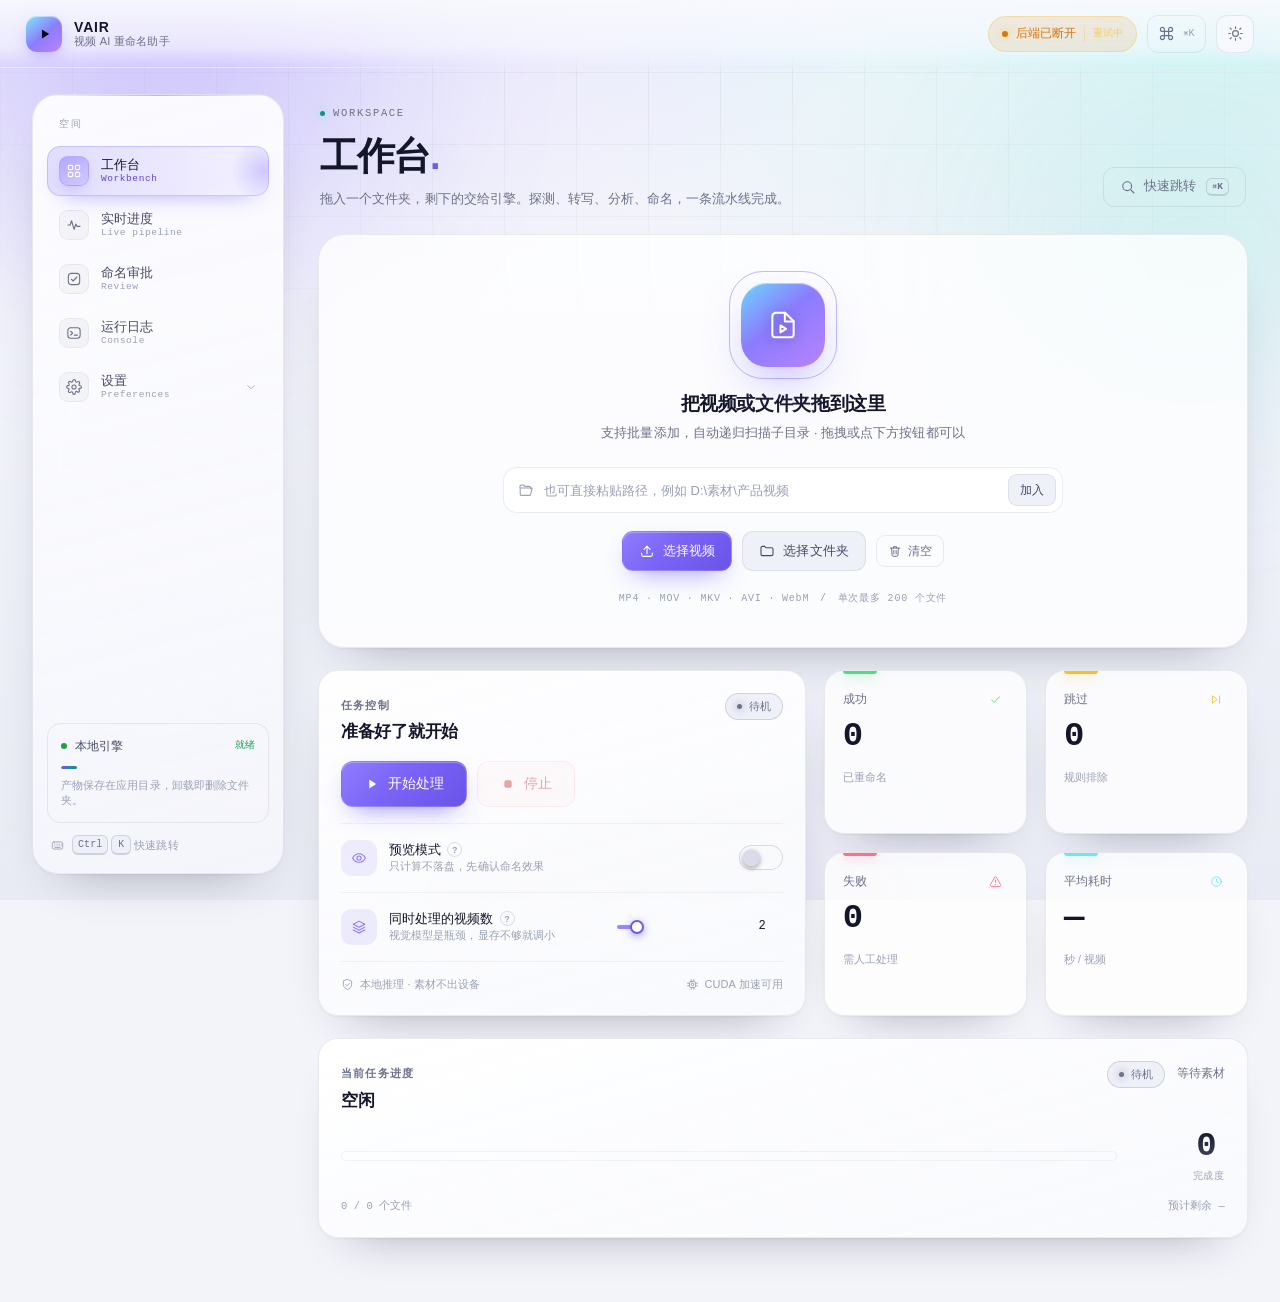
==== commit 1d37263b: "feat(设置): 转写运行环境安装入口挪到「AI 依赖与模型」 资产清单下新增状态行，补齐操作行加安装按钮，安装中禁用。  Co-Authored-By: Claude Code <noreply@" ====
--- a/前端/index.html
+++ b/前端/index.html
@@ -1109,13 +1109,6 @@
                   <summary>查看服务输出</summary>
                   <pre class="svc-logs__pre" data-service-logs>（暂无输出）</pre>
                 </details>
-                <div class="test-out" data-asr-runtime-out hidden></div>
-                <div class="setting-row">
-                  <div class="setting-row__label"><strong>转写运行环境</strong><small data-asr-runtime-note>检测中…</small></div>
-                  <div class="setting-row__control">
-                    <button class="btn btn--soft btn--sm" type="button" data-action="asr-runtime-install">安装运行环境</button>
-                  </div>
-                </div>
                 <div class="setting-row">
                   <div class="setting-row__label"><strong>启动时自动拉起</strong><small>关掉后需要手动点「启动」；设为「只用远程接口」时也会跳过</small></div>
                   <div class="setting-row__control">
@@ -1206,16 +1199,24 @@
                     <span class="asset-row__state">—</span>
                   </div>
                 </div>
+                <div class="asset-row" data-asr-runtime-row data-state="missing">
+                  <span class="asset-row__dot"></span>
+                  <div class="asset-row__main"><strong>转写运行环境（torch / qwen-asr / pyannote）</strong><small data-asr-runtime-note>检测中…</small></div>
+                  <span class="asset-row__size mono">约 3 GB</span>
+                  <span class="asset-row__state" data-asr-runtime-state>检测中</span>
+                </div>
                 <div class="dl-bar" data-dl-bar hidden>
                   <div class="dl-bar__head"><span data-dl-label>准备中…</span><span class="mono" data-dl-percent>0%</span></div>
                   <div class="dl-bar__track"><span data-dl-fill></span></div>
                 </div>
                 <div class="test-out" data-bootstrap-out hidden></div>
+                <div class="test-out" data-asr-runtime-out hidden></div>
                 <div class="setting-row">
                   <div class="setting-row__label"><strong>补齐操作</strong><small>下载走镜像站，支持断点续传；大模型约 5 GB，请留出磁盘与时间</small></div>
                   <div class="setting-row__control">
                     <button class="btn btn--ghost btn--sm" type="button" data-action="asset-check">检查缺失项</button>
                     <button class="btn btn--ghost btn--sm" type="button" data-action="deps-install">安装 Python 依赖</button>
+                    <button class="btn btn--ghost btn--sm" type="button" data-action="asr-runtime-install" data-asr-runtime-install>安装转写环境</button>
                     <button class="btn btn--primary btn--sm" type="button" data-action="asset-fetch">补齐缺失项</button>
                   </div>
                 </div>
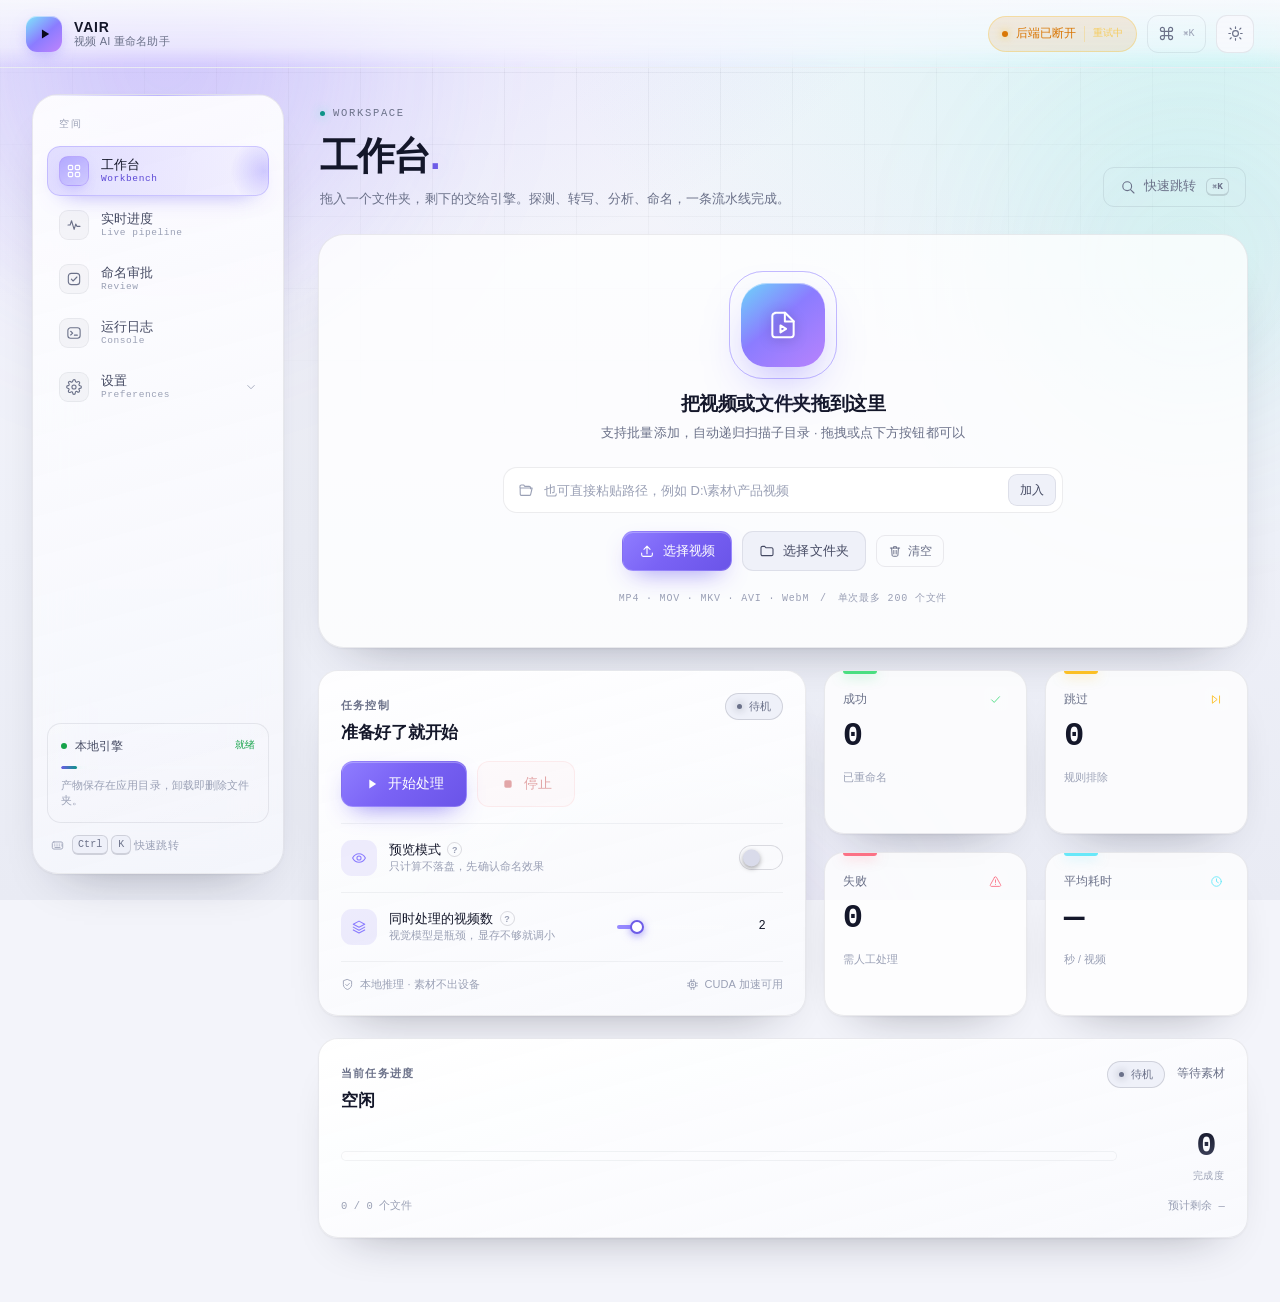
==== commit d756d247: "feat(转写): 运行环境并发下载 + 实时进度/速度；拖拽路径回退 - 直接挑 PyTorch 镜像里的 torch/torchaudio wheel，多连接下载并断点续传，   其余依赖交给 p" ====
--- a/前端/index.html
+++ b/前端/index.html
@@ -210,6 +210,18 @@
               </button>
             </div>
             <p class="dropzone__formats">MP4 · MOV · MKV · AVI · WebM　/　单次最多 200 个文件</p>
+            <div class="drop-fallback" data-drop-fallback hidden>
+              <p class="drop-fallback__text"><strong>Chrome / Edge 不会把拖入文件的绝对路径交给网页</strong>（浏览器安全限制）。
+                在资源管理器里选中文件，按 <kbd>Shift</kbd> + 右键 →「复制为路径」，再点「读取剪贴板路径」：
+                也可以直接把路径粘进上面的输入框，或用系统选择器。</p>
+              <div class="drop-fallback__actions">
+                <button class="btn btn--soft btn--sm" type="button" data-drop-clipboard>读取剪贴板路径</button>
+                <button class="btn btn--ghost btn--sm" type="button" data-drop-focus>手动粘贴</button>
+                <button class="btn btn--ghost btn--sm" type="button" data-drop-picker>系统选择器</button>
+                <button class="btn btn--ghost btn--sm" type="button" data-drop-dismiss>知道了</button>
+              </div>
+              <p class="drop-fallback__names" data-drop-names></p>
+            </div>
           </div>
         </div>
 
@@ -1213,7 +1225,7 @@
                 <div class="test-out" data-asr-runtime-out hidden></div>
                 <div class="setting-row">
                   <div class="setting-row__label"><strong>补齐操作</strong><small>下载走镜像站，支持断点续传；大模型约 5 GB，请留出磁盘与时间</small></div>
-                  <div class="setting-row__control">
+                  <div class="setting-row__control setting-row__control--wrap">
                     <button class="btn btn--ghost btn--sm" type="button" data-action="asset-check">检查缺失项</button>
                     <button class="btn btn--ghost btn--sm" type="button" data-action="deps-install">安装 Python 依赖</button>
                     <button class="btn btn--ghost btn--sm" type="button" data-action="asr-runtime-install" data-asr-runtime-install>安装转写环境</button>
--- a/前端/css/pages.css
+++ b/前端/css/pages.css
@@ -2055,6 +2055,57 @@
 
 .setting-row__control--wide {
   justify-content: stretch;
+}
+
+/* 拖入文件但浏览器没交出路径时的回退面板 */
+.drop-fallback {
+  margin-top: 14px;
+  padding: 14px 16px;
+  border: 1px solid rgba(251, 191, 36, 0.3);
+  border-radius: 12px;
+  background: rgba(251, 191, 36, 0.06);
+  text-align: left;
+}
+
+.drop-fallback__text {
+  margin: 0;
+  color: var(--text-2);
+  font-size: 12px;
+  line-height: 1.7;
+}
+
+.drop-fallback__text kbd {
+  padding: 1px 5px;
+  border: 1px solid var(--line);
+  border-radius: 4px;
+  background: rgba(255, 255, 255, 0.05);
+  font-family: inherit;
+  font-size: 11px;
+}
+
+.drop-fallback__actions {
+  display: flex;
+  flex-wrap: wrap;
+  gap: 8px;
+  margin-top: 10px;
+}
+
+.drop-fallback__names {
+  margin: 8px 0 0;
+  color: var(--text-4);
+  font-size: 11px;
+  line-height: 1.6;
+  word-break: break-all;
+}
+
+/* 一行放不下时允许换行，避免按钮互相压住 */
+.setting-row__control--wrap {
+  flex-wrap: wrap;
+  row-gap: 8px;
+}
+
+.setting-row__control--wrap .btn {
+  white-space: nowrap;
 }
 
 .setting-row__control--wide .input {
